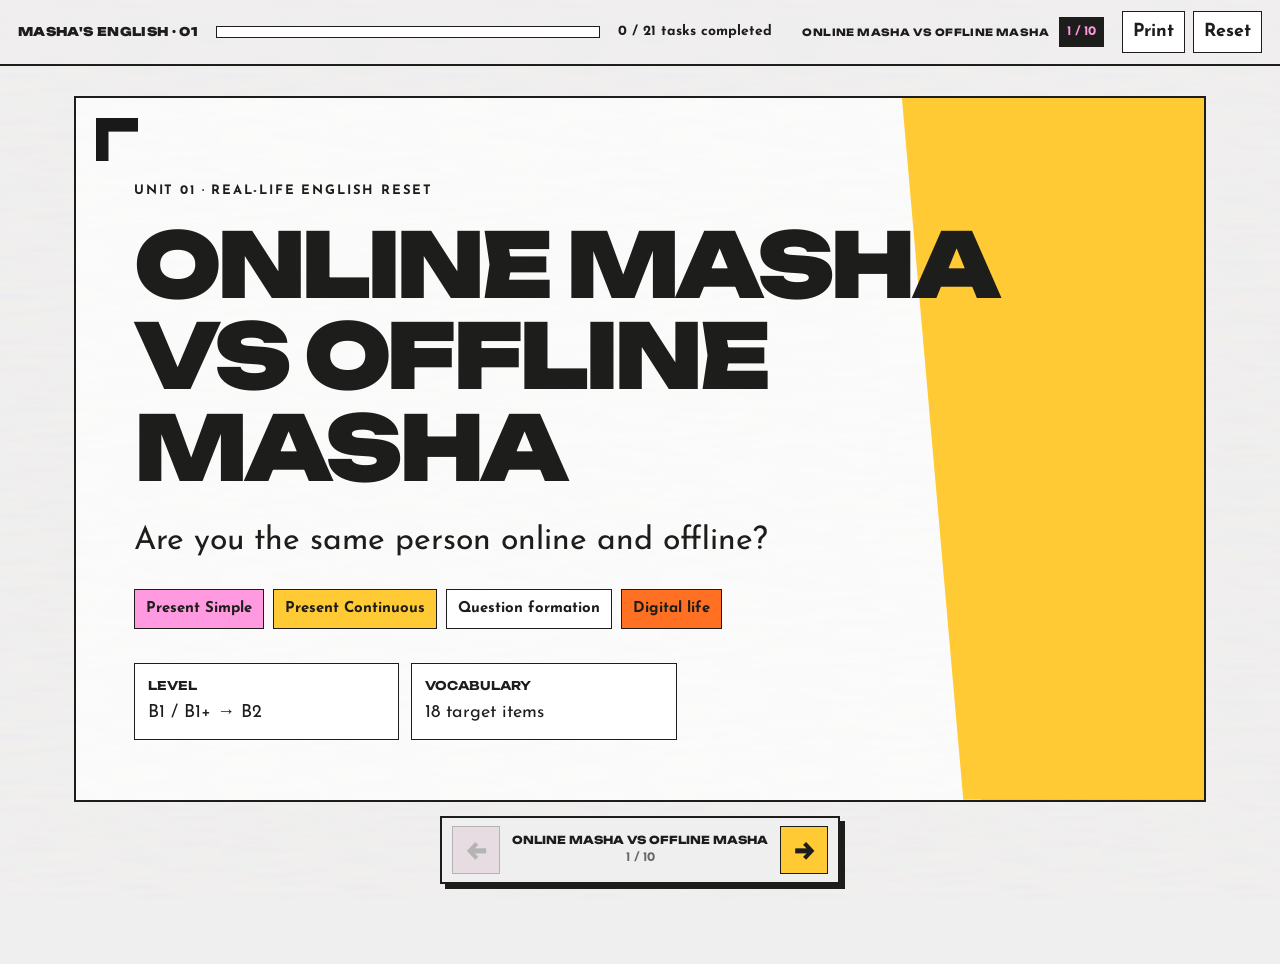
==== lesson2/index.html @ 00eecf31 "Add files via upload" ====
<!DOCTYPE html>

<html lang="en">
<head>
<meta charset="utf-8"/>
<meta content="width=device-width, initial-scale=1" name="viewport"/>
<title>Lesson 01 · Online Masha vs Offline Masha</title>
<link href="https://fonts.googleapis.com" rel="preconnect"/>
<link crossorigin="" href="https://fonts.gstatic.com" rel="preconnect"/>
<link href="https://fonts.googleapis.com/css2?family=Josefin+Sans:ital,wght@0,300;0,400;0,500;0,600;0,700;1,400;1,600&amp;family=Unbounded:wght@500;600;700;800;900&amp;display=swap" rel="stylesheet"/>
<style>
:root{
  --ink:#1d1d1b; --paper:#f0efef; --white:#fff;
  --pink:#ff9ae0; --orange:#ff7022; --yellow:#ffca33;
  --green:#18b875; --red:#e74848; --blue:#183553;
  --shadow: 8px 8px 0 var(--ink);
  --thin:1.5px solid var(--ink); --radius:18px;
}
*{box-sizing:border-box} html{scroll-behavior:smooth}
body{margin:0;color:var(--ink);background:var(--paper);font-family:"Josefin Sans",Arial,sans-serif;font-size:18px;line-height:1.45}
body:before{content:"";position:fixed;inset:0;z-index:-3;pointer-events:none;opacity:.28;background-image:url("data:image/svg+xml,%3Csvg xmlns='http://www.w3.org/2000/svg' width='220' height='220'%3E%3Cfilter id='n'%3E%3CfeTurbulence type='fractalNoise' baseFrequency='.018 .15' numOctaves='4' seed='11'/%3E%3C/filter%3E%3Crect width='100%25' height='100%25' fill='%23f4f3f2'/%3E%3Crect width='100%25' height='100%25' filter='url(%23n)' opacity='.22'/%3E%3C/svg%3E")}
button,input,textarea{font:inherit} button{cursor:pointer;color:inherit}
a{color:inherit;text-decoration:none}

/* top progress */
.topbar{position:sticky;top:0;z-index:50;border-bottom:2px solid var(--ink);background:rgba(240,239,239,.94);backdrop-filter:blur(9px);display:flex;align-items:center;gap:18px;padding:11px 18px}
.logo{font-family:"Unbounded";font-weight:900;text-transform:uppercase;font-size:12px;letter-spacing:.03em;white-space:nowrap}
.progress-rail{height:12px;border:1.5px solid var(--ink);background:white;flex:1;max-width:660px;overflow:hidden}
.progress-fill{height:100%;width:0;background:linear-gradient(90deg,var(--pink),var(--orange),var(--yellow));transition:width .3s}
.progress-text{font-weight:700;font-size:14px;white-space:nowrap}.top-actions{margin-left:auto;display:flex;gap:8px}
.icon-btn{border:1.5px solid var(--ink);background:#fff;padding:7px 10px;font-weight:700}.icon-btn:hover{background:var(--yellow)}

.page{width:min(1360px,100%);margin:0 auto;display:grid;grid-template-columns:220px minmax(0,1fr);gap:28px;padding:30px 24px 80px}
.sidebar{position:sticky;top:78px;align-self:start;border:2px solid var(--ink);background:rgba(255,255,255,.78);padding:16px;box-shadow:5px 5px 0 var(--ink)}
.sidebar .mini{font-family:"Unbounded";text-transform:uppercase;font-size:11px;font-weight:800;margin-bottom:12px}.sidebar nav{display:grid;gap:6px}.sidebar a{padding:9px 10px;border-left:5px solid transparent;font-weight:700;font-size:15px}.sidebar a:hover{border-left-color:var(--pink);background:#fff}.sidebar .legend{margin-top:18px;padding-top:14px;border-top:1px solid #bbb;font-size:13px}.legend span{display:inline-block;width:10px;height:10px;border:1px solid var(--ink);margin-right:5px}
.main{min-width:0}
@media(max-width:950px){.page{grid-template-columns:1fr;padding:18px 12px 60px}.sidebar{display:none}.top-actions{display:none}.progress-text{font-size:12px}}

/* decorative assets */
.asset{position:absolute;pointer-events:none;user-select:none;z-index:0}.asset img{display:block;width:100%;height:auto}.corner{width:42px;left:20px;top:20px}.scribble{width:180px;right:2%;top:4%;opacity:.9}.zebra-o{width:200px;right:-65px;bottom:15px;transform:rotate(8deg)}.zebra-b{width:180px;right:25px;top:16px;opacity:.96}.pink-arc{width:200px;left:-25px;bottom:-28px}.pink-blob{width:160px;right:7%;bottom:6%}.yellow-cross{width:90px;right:12%;top:10%}.pink-paper{width:250px;right:-40px;bottom:-55px;transform:rotate(7deg)}.yellow-patch{width:270px;right:-50px;top:-50px;transform:rotate(-4deg)}

.hero,.section{position:relative;overflow:hidden;border:2px solid var(--ink);background:rgba(255,255,255,.72);margin-bottom:28px}
.hero{min-height:640px;padding:84px 58px 60px;display:flex;align-items:center}.hero:after{content:"";position:absolute;right:-30px;top:0;width:32%;height:100%;background:var(--yellow);z-index:0;clip-path:polygon(8% 0,100% 0,100% 100%,25% 100%)}
.hero-content{position:relative;z-index:2;max-width:930px}.eyebrow{text-transform:uppercase;font-weight:800;letter-spacing:.14em;font-size:13px;margin-bottom:18px}.hero h1,.section h2,.task h3{font-family:"Unbounded";text-transform:uppercase;line-height:1.02;margin:0}.hero h1{font-size:clamp(48px,7vw,105px);letter-spacing:-.05em;font-weight:900}.hero .sub{font-size:clamp(22px,2.5vw,34px);max-width:760px;margin:25px 0}.chips{display:flex;flex-wrap:wrap;gap:9px}.chip{display:inline-flex;align-items:center;border:1.5px solid var(--ink);background:#fff;padding:8px 11px;font-weight:700;font-size:15px}.chip.pink{background:var(--pink)}.chip.orange{background:var(--orange)}.chip.yellow{background:var(--yellow)}
.hero-info{margin-top:34px;display:grid;grid-template-columns:repeat(3,minmax(0,1fr));max-width:820px;gap:12px}.hero-info>div{border:1.5px solid var(--ink);padding:13px;background:rgba(255,255,255,.88)}.hero-info b{display:block;font-family:"Unbounded";font-size:12px;text-transform:uppercase;margin-bottom:5px}
@media(max-width:700px){.hero{min-height:auto;padding:90px 25px 50px}.hero:after{opacity:.42;width:45%}.hero-info{grid-template-columns:1fr}.hero h1{font-size:46px}}

.section{padding:44px 42px}.section-head{position:relative;z-index:2;display:flex;align-items:flex-start;gap:16px;margin-bottom:28px}.section-no{background:var(--ink);color:var(--pink);font-family:"Unbounded";font-weight:900;font-size:26px;padding:13px 14px;min-width:72px;text-align:center}.section h2{font-size:clamp(32px,4vw,58px);letter-spacing:-.035em}.section .section-sub{margin:8px 0 0;font-size:20px;max-width:800px}.content{position:relative;z-index:2}
@media(max-width:700px){.section{padding:34px 18px}.section-head{display:block}.section-no{display:inline-block;min-width:0;margin-bottom:13px}}

.task{position:relative;background:#fff;border:1.5px solid var(--ink);padding:25px;margin:18px 0 24px;border-radius:4px}.task.shadow{box-shadow:var(--shadow)}.task.pink{background:#fff0fb}.task.yellow{background:#fff7cf}.task.orange{background:#fff0e8}.task-head{display:flex;align-items:center;gap:12px;padding-bottom:14px;border-bottom:1px solid #d7d7d7;margin-bottom:18px}.task-index{color:var(--ink);background:#dff8ff;border-radius:4px;padding:5px 8px;font-weight:800;font-size:14px}.task h3{font-size:19px;line-height:1.18}.instruction{font-weight:700;font-size:19px;margin:0 0 16px}.hint{font-size:14px;color:#666}.divider{height:1px;background:#dadada;margin:22px 0}
.grid2{display:grid;grid-template-columns:1fr 1fr;gap:16px}.grid3{display:grid;grid-template-columns:repeat(3,1fr);gap:14px}.grid4{display:grid;grid-template-columns:repeat(4,1fr);gap:12px}@media(max-width:800px){.grid2,.grid3,.grid4{grid-template-columns:1fr}}
.prompt-card{border:1.5px solid var(--ink);padding:18px;background:#fff;min-height:115px}.prompt-card strong{font-family:"Unbounded";font-size:14px;text-transform:uppercase}.prompt-card.pink{background:var(--pink)}.prompt-card.yellow{background:var(--yellow)}.prompt-card.orange{background:var(--orange)}

/* Inputs / feedback */
.btn{border:1.5px solid var(--ink);background:var(--yellow);padding:10px 15px;font-weight:800;box-shadow:3px 3px 0 var(--ink);margin:8px 7px 0 0}.btn:hover{transform:translate(1px,1px);box-shadow:2px 2px 0 var(--ink)}.btn.pink{background:var(--pink)}.btn.orange{background:var(--orange)}.btn.ghost{background:#fff}.btn.black{background:var(--ink);color:#fff}.btn.small{padding:7px 10px;font-size:14px;box-shadow:2px 2px 0 var(--ink)}
.feedback{display:none;margin-top:14px;padding:12px 14px;border:1.5px solid var(--ink);font-weight:700;background:#fff}.feedback.show{display:block}.feedback.good{background:#e2faef;border-color:#118f5c}.feedback.bad{background:#fff0ef;border-color:#cf4747}
.option-list{display:grid;gap:9px}.option{display:flex;gap:10px;align-items:flex-start;border:1.5px solid #c6c6c6;background:#fff;padding:12px 13px;cursor:pointer}.option:hover{border-color:var(--ink);background:#fff9d9}.option input{margin-top:4px;accent-color:var(--orange)}.option.correct{background:#e2faef;border-color:#118f5c}.option.wrong{background:#fff0ef;border-color:#cf4747}
.text-input{border:1.5px solid var(--ink);background:#fff;padding:10px 11px;width:100%;outline:none}.text-input:focus{box-shadow:0 0 0 3px rgba(255,154,224,.45)}.text-input.good{background:#e2faef;border-color:#118f5c}.text-input.bad{background:#fff0ef;border-color:#cf4747}

/* poll */
.tri-grid{display:grid;grid-template-columns:1.4fr repeat(3,110px);gap:7px;align-items:center}.tri-grid .label{font-weight:600;padding:8px}.tri-btn{border:1.5px solid var(--ink);padding:8px;background:#fff;font-weight:700}.tri-btn.active[data-value="online"]{background:var(--pink)}.tri-btn.active[data-value="offline"]{background:var(--yellow)}.tri-btn.active[data-value="both"]{background:var(--orange)}
@media(max-width:650px){.tri-grid{grid-template-columns:1fr}.tri-grid .label{margin-top:12px}.tri-grid .head{display:none}}

/* drag and drop */
.word-bank{display:flex;flex-wrap:wrap;gap:9px;padding:14px;background:#f4f6f8;border:1px solid #e0e0e0;margin:12px 0 18px}.drag-token{border:1.5px solid #999;background:#fff;padding:7px 10px;cursor:grab;font-weight:700;user-select:none}.drag-token.selected{outline:3px solid var(--pink);border-color:var(--ink)}.drag-token.used{opacity:.28;pointer-events:none}.drop-list{display:grid;gap:10px}.drop-row{display:grid;grid-template-columns:minmax(0,1fr) 220px;gap:10px;align-items:center}.dropzone{min-height:42px;border:1.5px dashed #8a8a8a;background:#fafafa;padding:8px 10px;font-weight:700}.dropzone.over{background:#fff7cf;border-style:solid}.dropzone.good{background:#e2faef;border-color:#118f5c;border-style:solid}.dropzone.bad{background:#fff0ef;border-color:#cf4747;border-style:solid}@media(max-width:650px){.drop-row{grid-template-columns:1fr}}

/* audio */
.audio-box{border:1.5px solid var(--ink);background:#fff;padding:16px}.audio-top{display:flex;align-items:center;gap:12px}.play{width:44px;height:44px;border:1.5px solid var(--ink);background:var(--pink);font-weight:900;font-size:19px}.wave{height:38px;flex:1;display:flex;align-items:center;gap:3px;overflow:hidden}.wave i{display:block;width:3px;background:var(--ink);opacity:.62}.audio-time{font-size:14px;font-weight:700;white-space:nowrap}.audio-track{height:7px;background:#e6e6e6;border:1px solid #bbb;margin-top:10px}.audio-prog{height:100%;width:0;background:var(--orange);transition:width .2s linear}.transcript{background:#f9f9f9;border-left:7px solid var(--pink);padding:16px;margin-top:15px;font-size:17px}.hidden{display:none!important}

/* true false */
.tf-row{display:grid;grid-template-columns:minmax(0,1fr) 75px 75px;gap:8px;align-items:center;border-bottom:1px solid #ddd;padding:10px 0}.tf-btn{border:1.5px solid #aaa;background:#fff;padding:7px;font-weight:800}.tf-btn.active{border-color:var(--ink);box-shadow:2px 2px 0 var(--ink)}.tf-btn.active.true{background:#dff8ef}.tf-btn.active.false{background:#ffe4e2}@media(max-width:600px){.tf-row{grid-template-columns:1fr 1fr 1fr}.tf-row span:first-child{grid-column:1/-1}}

/* gap transcript */
.inline-gap{display:inline-block;min-width:105px;min-height:33px;vertical-align:middle;border:1.5px dashed #888;background:#fff;padding:4px 7px;margin:2px 3px;font-weight:700}.inline-gap.good{background:#e2faef;border-style:solid;border-color:#118f5c}.inline-gap.bad{background:#fff0ef;border-style:solid;border-color:#cf4747}

/* reading */
.article{background:#fff;border:1.5px solid var(--ink);padding:28px;box-shadow:8px 8px 0 var(--yellow)}.article h4{font-family:"Unbounded";text-transform:uppercase;font-size:22px;margin:0 0 18px}.article p{font-size:18px;line-height:1.6}.gloss{border-bottom:2px dotted var(--orange);cursor:help;position:relative;font-weight:700}.gloss:hover:after{content:attr(data-tip);position:absolute;left:0;bottom:120%;z-index:10;width:220px;background:var(--ink);color:#fff;padding:8px 10px;font-size:14px;font-weight:500;line-height:1.3}

/* grammar */
.grammar-grid{display:grid;grid-template-columns:1fr 1fr;gap:16px}.grammar-card{border:1.5px solid var(--ink);background:#fff;padding:20px}.grammar-card:first-child{box-shadow:7px 7px 0 var(--pink)}.grammar-card:last-child{box-shadow:7px 7px 0 var(--yellow)}.grammar-card h4{font-family:"Unbounded";text-transform:uppercase;margin:0 0 13px;font-size:20px}.example{border-left:6px solid var(--orange);padding:7px 10px;margin:10px 0;font-weight:700}.sort-buckets{display:grid;grid-template-columns:1fr 1fr;gap:16px}.bucket{border:2px dashed var(--ink);min-height:150px;padding:12px;background:#fff}.bucket h4{font-family:"Unbounded";font-size:15px;text-transform:uppercase;margin:0 0 10px}.sentence-token{border:1.5px solid var(--ink);padding:9px 11px;background:#fff;cursor:grab;margin:7px 0}.sentence-token.selected{outline:3px solid var(--pink)}.bucket .sentence-token{background:#fff9d9}@media(max-width:700px){.grammar-grid,.sort-buckets{grid-template-columns:1fr}}

/* word order */
.scramble{border:1px solid #ddd;padding:13px;background:#fafafa;margin:12px 0}.tokenline{display:flex;flex-wrap:wrap;gap:7px;margin:8px 0}.word-token{border:1.5px solid var(--ink);background:#fff;padding:7px 9px;font-weight:700;cursor:pointer}.word-token.in-answer{background:var(--yellow)}.answer-line{min-height:45px;border-bottom:2px solid var(--ink);padding:5px;display:flex;flex-wrap:wrap;gap:7px}.scramble.good{background:#e2faef}.scramble.bad{background:#fff0ef}

/* casual */
.expr{border:1.5px solid var(--ink);padding:16px;background:#fff}.reg{display:inline-block;padding:4px 7px;border:1.5px solid var(--ink);text-transform:uppercase;font-size:11px;font-weight:900;letter-spacing:.06em}.reg.casual{background:var(--yellow)}.reg.internet{background:var(--pink)}.expr b{display:block;font-family:"Unbounded";text-transform:uppercase;font-size:15px;margin:10px 0}

/* speaking */
.venn{position:relative;min-height:380px}.circle{position:absolute;width:330px;height:330px;border:3px solid var(--ink);border-radius:50%;padding:55px 48px 30px;background:rgba(255,154,224,.45)}.circle.right{left:280px;background:rgba(255,202,51,.48)}.circle h4{font-family:"Unbounded";text-transform:uppercase;font-size:17px}.circle p{font-size:16px}.venn .middle-label{position:absolute;left:275px;top:155px;font-family:"Unbounded";font-weight:900;text-transform:uppercase;font-size:14px;z-index:2}@media(max-width:700px){.venn{min-height:auto;display:grid;gap:12px}.circle,.circle.right{position:static;width:auto;height:auto;border-radius:0;padding:18px}.venn .middle-label{display:none}}
.timer{display:flex;align-items:center;gap:12px;border:2px solid var(--ink);padding:12px;background:var(--ink);color:#fff}.timer-time{font-family:"Unbounded";font-size:28px;color:var(--yellow);min-width:95px}.timer button{border:1.5px solid #fff;background:var(--pink);padding:8px 11px;font-weight:800}.checklist{display:grid;gap:8px}.checkitem{display:flex;align-items:center;gap:9px;border-bottom:1px solid #ccc;padding:8px 0}.checkitem input{width:19px;height:19px;accent-color:var(--orange)}

/* homework + footer */
.home-card{border:1.5px solid var(--ink);background:#fff;padding:18px}.home-letter{width:46px;height:46px;background:var(--ink);color:var(--pink);font-family:"Unbounded";font-weight:900;display:grid;place-items:center;margin-bottom:12px}.notes{width:100%;min-height:120px;border:1.5px solid var(--ink);padding:12px;background:#fff;resize:vertical}.footer{padding:38px;text-align:center;background:var(--ink);color:#fff;border:2px solid var(--ink)}.footer h2{font-family:"Unbounded";text-transform:uppercase;color:var(--pink);font-size:30px}.footer p{max-width:700px;margin:10px auto 20px}.score-pill{display:inline-block;background:var(--yellow);color:var(--ink);border:1.5px solid #fff;padding:8px 12px;font-weight:900}


/* paged lesson mode */
body{padding-bottom:92px}
.page.paged-lesson{width:min(1180px,100%);margin:0 auto;display:block;padding:30px 24px 70px}
.page.paged-lesson .main{width:100%;min-width:0}
.lesson-page{display:none}
.lesson-page.active{display:block;animation:pageIn .22s ease-out}
.hero.lesson-page.active{display:flex}
@keyframes pageIn{from{opacity:.25;transform:translateX(10px)}to{opacity:1;transform:none}}
.section.lesson-page,.hero.lesson-page{margin-bottom:0}
.footer.lesson-page{min-height:64vh;align-items:center;justify-content:center;flex-direction:column}
.footer.lesson-page.active{display:flex}
.section-head{margin-bottom:24px}
.section-head>div:last-child{display:flex;align-items:center;min-height:58px}
.section-sub{display:none!important}
.page-status{display:flex;align-items:center;gap:10px;margin-left:12px;white-space:nowrap}
.page-label{font-family:"Unbounded";font-weight:800;text-transform:uppercase;font-size:10px;letter-spacing:.04em}
.page-count{font-weight:800;font-size:13px;background:var(--ink);color:var(--pink);padding:6px 8px}
.lesson-pager{position:fixed;z-index:80;left:50%;bottom:16px;transform:translateX(-50%);display:flex;align-items:center;gap:12px;background:rgba(240,239,239,.96);backdrop-filter:blur(10px);border:2px solid var(--ink);box-shadow:5px 5px 0 var(--ink);padding:8px 10px}
.pager-arrow{width:48px;height:48px;border:1.5px solid var(--ink);background:var(--pink);font-family:"Unbounded";font-size:24px;font-weight:900;display:grid;place-items:center}
.pager-arrow.next{background:var(--yellow)}
.pager-arrow:hover:not(:disabled){transform:translate(1px,1px)}
.pager-arrow:disabled{opacity:.28;cursor:not-allowed;filter:grayscale(.7)}
.pager-center{min-width:240px;text-align:center;line-height:1.2}
.pager-title{font-family:"Unbounded";font-size:11px;font-weight:800;text-transform:uppercase;white-space:nowrap;overflow:hidden;text-overflow:ellipsis;max-width:320px}
.pager-position{font-size:13px;font-weight:700;margin-top:3px;color:#666}

/* draggable answers can always be taken back or moved */
.drag-token.used{opacity:.28;pointer-events:none}
.dropzone.filled{border-style:solid;background:#fff}
.placed-answer{display:flex;align-items:center;justify-content:space-between;gap:8px;width:100%;min-height:30px;border:0;background:transparent;padding:0;color:inherit;font:inherit;font-weight:800;cursor:grab;text-align:left}
.placed-answer:after{content:'×';font-family:Arial,sans-serif;font-weight:900;font-size:18px;line-height:1;color:#777}
.placed-answer:hover:after{color:var(--red)}

@media(max-width:800px){
  .topbar{gap:10px}.progress-text{display:none}.page-status{margin-left:auto}.page-label{display:none}
  .page.paged-lesson{padding:18px 10px 64px}
  .lesson-pager{bottom:10px;width:calc(100% - 20px);justify-content:space-between}
  .pager-center{min-width:0;flex:1}.pager-title{max-width:100%;font-size:10px}.pager-arrow{width:46px;height:46px;flex:0 0 46px}
}
@media print{
  body{padding-bottom:0}.lesson-page{display:block!important}.lesson-pager{display:none!important}.page-status{display:none!important}
  .footer.lesson-page{display:flex!important}
}
</style>
</head>
<body>
<div class="topbar">
<div class="logo">Masha's English · 01</div>
<div class="progress-rail"><div class="progress-fill" id="courseProgress"></div></div>
<div class="progress-text" id="progressText">0 / 14 tasks completed</div><div class="page-status"><span class="page-label" id="pageLabel">Cover</span><span class="page-count" id="pageCount">1 / 10</span></div>
<div class="top-actions"><button class="icon-btn" onclick="window.print()">Print</button><button class="icon-btn" onclick="resetLesson()">Reset</button></div>
</div>
<div class="page paged-lesson">

<main class="main">
<section class="hero lesson-page" id="top">
<span class="asset corner"><img src="[data-uri]"/></span>
<span class="asset scribble"><img src="[data-uri]"/></span>
<span class="asset pink-paper"><img src="[data-uri]"/></span>
<span class="asset zebra-o"><img src="[data-uri]"/></span>
<div class="hero-content">
<div class="eyebrow">Unit 01 · Real-life English Reset</div>
<h1>Online Masha<br/>vs Offline Masha</h1>
<p class="sub">Are you the same person online and offline?</p>
<div class="chips"><span class="chip pink">Present Simple</span><span class="chip yellow">Present Continuous</span><span class="chip">Question formation</span><span class="chip orange">Digital life</span></div>
<div class="hero-info">
<div><b>Level</b>B1 / B1+ → B2</div><div><b>Vocabulary</b>18 target items</div>
</div>
</div>
</section>
<section class="section lesson-page" id="warmup">
<span class="asset zebra-b"><img src="[data-uri]"/></span>
<div class="section-head"><div class="section-no">01</div><div><h2>Warm-up</h2></div></div>
<div class="content">
<div class="task shadow">
<div class="task-head"><span class="task-index">1.1</span><h3>Online, offline — or both?</h3></div>
<p class="instruction">Choose the version of you that fits each statement best.</p>
<div class="tri-grid" id="identityPoll">
<div class="head"></div><div class="head"><b>ONLINE</b></div><div class="head"><b>OFFLINE</b></div><div class="head"><b>BOTH</b></div>
<div class="label">I’m more talkative.</div><button class="tri-btn" data-row="0" data-value="online">Online</button><button class="tri-btn" data-row="0" data-value="offline">Offline</button><button class="tri-btn" data-row="0" data-value="both">Both</button>
<div class="label">I’m more opinionated.</div><button class="tri-btn" data-row="1" data-value="online">Online</button><button class="tri-btn" data-row="1" data-value="offline">Offline</button><button class="tri-btn" data-row="1" data-value="both">Both</button>
<div class="label">I’m funnier.</div><button class="tri-btn" data-row="2" data-value="online">Online</button><button class="tri-btn" data-row="2" data-value="offline">Offline</button><button class="tri-btn" data-row="2" data-value="both">Both</button>
<div class="label">I’m more organised.</div><button class="tri-btn" data-row="3" data-value="online">Online</button><button class="tri-btn" data-row="3" data-value="offline">Offline</button><button class="tri-btn" data-row="3" data-value="both">Both</button>
<div class="label">I share more of my personality.</div><button class="tri-btn" data-row="4" data-value="online">Online</button><button class="tri-btn" data-row="4" data-value="offline">Offline</button><button class="tri-btn" data-row="4" data-value="both">Both</button>
</div>
<button class="btn pink" onclick="completeOpenTask('warm-poll')">Done — discuss your choices</button>
</div>
<div class="task">
<div class="task-head"><span class="task-index">1.2</span><h3>Answer the questions</h3></div>
<div class="grid2">
<div class="prompt-card pink"><b>01</b><br/>What app do you open first in the morning? Why?</div>
<div class="prompt-card"><b>02</b><br/>How often do you post something yourself?</div>
<div class="prompt-card yellow"><b>03</b><br/>What kind of content do you usually save?</div>
<div class="prompt-card"><b>04</b><br/>What accounts are you really into at the moment?</div>
<div class="prompt-card orange"><b>05</b><br/>Do you use social media differently for work and for yourself?</div>
<div class="prompt-card"><b>06</b><br/>Do Kristina and Kirill see a different version of you from your followers?</div>
</div>
<button class="btn ghost" onclick="completeOpenTask('warm-talk')">Mark discussion as done</button>
</div>
</div>
</section>
<section class="section lesson-page" id="listening">
<span class="asset pink-arc"><img src="[data-uri]"/></span>
<div class="section-head"><div class="section-no">02</div><div><h2>Listening</h2></div></div>
<div class="content">
<div class="task">
<div class="task-head"><span class="task-index">2.1</span><h3>Before you listen</h3></div>
<p class="instruction">Match the five words to their meanings. Drag the words — or tap a word and then a box.</p>
<div class="word-bank" id="preListenBank">
<div class="drag-token" data-value="feed" draggable="true">feed</div><div class="drag-token" data-value="scroll" draggable="true">scroll</div><div class="drag-token" data-value="audience" draggable="true">audience</div><div class="drag-token" data-value="content" draggable="true">content</div><div class="drag-token" data-value="account" draggable="true">account</div>
</div>
<div class="drop-list" data-match-group="prelisten">
<div class="drop-row"><span>the posts, videos and other material a person or brand publishes</span><div class="dropzone" data-answer="content"></div></div>
<div class="drop-row"><span>the people who watch, read or follow your work</span><div class="dropzone" data-answer="audience"></div></div>
<div class="drop-row"><span>to move through posts on a screen</span><div class="dropzone" data-answer="scroll"></div></div>
<div class="drop-row"><span>a personalised stream of posts you see in an app</span><div class="dropzone" data-answer="feed"></div></div>
<div class="drop-row"><span>your profile and access on a platform</span><div class="dropzone" data-answer="account"></div></div>
</div>
<button class="btn" onclick="checkMatchGroup('prelisten','listen-vocab')">Check</button><button class="btn ghost" onclick="resetMatchGroup('prelisten')">Reset</button>
<div class="feedback" id="feedback-prelisten"></div>
</div>
<div class="task shadow pink">
<div class="task-head"><span class="task-index">2.2</span><h3>My phone knows my routine better than I do</h3></div>
<div class="audio-box">
<div class="audio-top"><button class="play" id="playBtn" onclick="toggleListening()">▶</button><div class="wave" id="wave"></div><div class="audio-time" id="audioTime">00:00 / ~00:44</div></div>
<div class="audio-track"><div class="audio-prog" id="audioProg"></div></div>
</div>
<p class="instruction" style="margin-top:18px">First listening: choose the best summary.</p>
<div class="option-list" id="gistOptions">
<label class="option"><input name="gist" type="radio" value="a"/> She mostly keeps her personal use separate from work and uses social media to collect ideas.</label>
<label class="option"><input name="gist" type="radio" value="b"/> Social media overlaps with both her work and personal life, but she uses it differently in each.</label>
<label class="option"><input name="gist" type="radio" value="c"/> Her current campaign has made her personal account much more active than it normally is.</label>
</div>
<button class="btn orange" onclick="checkRadio('gist','b','gistOptions','listen-gist')">Check</button>
<button class="btn ghost" onclick="toggleEl('fullTranscript')">Show transcript</button>
<div class="feedback" id="feedback-gist"></div>
<div class="transcript hidden" id="fullTranscript"><b>Transcript</b><br/><br/>I usually check Instagram before I even get out of bed. I know it’s a terrible habit, but I work in social media, so I always want to see what happened overnight. I don’t post on my personal account very regularly, though. I mostly use Instagram to follow fashion accounts and save ideas.<br/><br/>At the moment, I’m working on a new campaign, so I’m spending much more time on TikTok than usual. We’re currently testing several types of short-form content, and I’m checking what people actually watch until the end. I’m really into fashion and beauty content, but I hardly ever follow accounts that feel too polished. I tend to prefer creators who feel like real people.</div>
</div>
<div class="task">
<div class="task-head"><span class="task-index">2.3</span><h3>Listen again: True or False?</h3></div>
<p class="instruction">Choose T or F. Correct the false statements aloud.</p>
<div id="tfTask">
<div class="tf-row" data-answer="f"><span>1. She mainly uses her personal Instagram to document her everyday life.</span><button class="tf-btn true" data-v="t">T</button><button class="tf-btn false" data-v="f">F</button></div>
<div class="tf-row" data-answer="t"><span>2. Checking what happened overnight is part of her morning routine.</span><button class="tf-btn true" data-v="t">T</button><button class="tf-btn false" data-v="f">F</button></div>
<div class="tf-row" data-answer="t"><span>3. Her current campaign is making her spend more time on TikTok than usual.</span><button class="tf-btn true" data-v="t">T</button><button class="tf-btn false" data-v="f">F</button></div>
<div class="tf-row" data-answer="f"><span>4. The team is mainly testing whether people start watching their short videos.</span><button class="tf-btn true" data-v="t">T</button><button class="tf-btn false" data-v="f">F</button></div>
<div class="tf-row" data-answer="f"><span>5. She tends to prefer polished creators whose content looks carefully curated.</span><button class="tf-btn true" data-v="t">T</button><button class="tf-btn false" data-v="f">F</button></div>
</div>
<button class="btn" onclick="checkTF('tfTask','listen-detail')">Check</button><div class="feedback" id="feedback-tfTask"></div>
</div>
<div class="task orange">
<div class="task-head"><span class="task-index">2.4</span><h3>Mini dictation</h3></div>
<p class="instruction">Complete the excerpt with the words from the box.</p>
<div class="word-bank" id="dictBank">
<div class="drag-token" data-value="regularly" draggable="true">regularly</div><div class="drag-token" data-value="currently" draggable="true">currently</div><div class="drag-token" data-value="hardly ever" draggable="true">hardly ever</div><div class="drag-token" data-value="tend to" draggable="true">tend to</div><div class="drag-token" data-value="into" draggable="true">into</div>
<div class="drag-token" data-value="lately" draggable="true">lately</div><div class="drag-token" data-value="often" draggable="true">often</div><div class="drag-token" data-value="about" draggable="true">about</div></div>
<p style="line-height:2">I don’t post on my personal account very <span class="inline-gap dropzone" data-answer="regularly" data-match-group="dict"></span>. We’re <span class="inline-gap dropzone" data-answer="currently" data-match-group="dict"></span> testing several types of short-form content. I’m really <span class="inline-gap dropzone" data-answer="into" data-match-group="dict"></span> fashion and beauty content, but I <span class="inline-gap dropzone" data-answer="hardly ever" data-match-group="dict"></span> follow accounts that feel too polished. I <span class="inline-gap dropzone" data-answer="tend to" data-match-group="dict"></span> prefer creators who feel like real people.</p>
<button class="btn pink" onclick="checkMatchGroup('dict','listen-dict')">Check</button><button class="btn ghost" onclick="resetMatchGroup('dict')">Reset</button><div class="feedback" id="feedback-dict"></div>
<div class="divider"></div><b>Discuss:</b> What do you have in common with the speaker? Does working in SMM change the way you use social media personally?
    </div>
</div>
</section>
<section class="section lesson-page" id="vocabulary">
<span class="asset yellow-patch"><img src="[data-uri]"/></span>
<div class="section-head"><div class="section-no">03</div><div><h2>Vocabulary</h2></div></div>
<div class="content">
<div class="task shadow">
<div class="task-head"><span class="task-index">3.1</span><h3>Build the collocations</h3></div>
<p class="instruction">Drag the endings to make natural combinations.</p>
<div class="word-bank" id="collocBank">
<div class="drag-token" data-value="through your feed" draggable="true">through your feed</div><div class="drag-token" data-value="a video" draggable="true">a video</div><div class="drag-token" data-value="content" draggable="true">content</div><div class="drag-token" data-value="an account" draggable="true">an account</div><div class="drag-token" data-value="an audience" draggable="true">an audience</div><div class="drag-token" data-value="your notifications" draggable="true">your notifications</div>
</div>
<div class="drop-list" data-match-group="colloc">
<div class="drop-row"><b>scroll</b><div class="dropzone" data-answer="through your feed"></div></div>
<div class="drop-row"><b>upload</b><div class="dropzone" data-answer="a video"></div></div>
<div class="drop-row"><b>post</b><div class="dropzone" data-answer="content"></div></div>
<div class="drop-row"><b>update</b><div class="dropzone" data-answer="an account"></div></div>
<div class="drop-row"><b>reach</b><div class="dropzone" data-answer="an audience"></div></div>
<div class="drop-row"><b>check</b><div class="dropzone" data-answer="your notifications"></div></div>
</div>
<button class="btn" onclick="checkMatchGroup('colloc','vocab-colloc')">Check</button><button class="btn ghost" onclick="resetMatchGroup('colloc')">Reset</button><div class="feedback" id="feedback-colloc"></div>
</div>
<div class="task">
<div class="task-head"><span class="task-index">3.2</span><h3>Which word fits?</h3></div>
<div class="grid2" id="vocabMC">
<div><p><b>1.</b> Something you do repeatedly, often almost automatically.</p><select class="text-input" data-answer="habit"><option value="">Choose…</option><option>routine</option><option>habit</option><option>pattern</option></select></div>
<div><p><b>2.</b> The usual sequence or structure of activities in your day.</p><select class="text-input" data-answer="routine"><option value="">Choose…</option><option>routine</option><option>habit</option><option>schedule</option></select></div>
<div><p><b>3.</b> At the present time; especially useful for describing a current situation.</p><select class="text-input" data-answer="currently"><option value="">Choose…</option><option>lately</option><option>currently</option><option>regularly</option></select></div>
<div><p><b>4.</b> On very few occasions.</p><select class="text-input" data-answer="hardly ever"><option value="">Choose…</option><option>from time to time</option><option>hardly ever</option><option>most of the time</option></select></div>
<div><p><b>5.</b> To usually behave in a particular way or show a typical pattern.</p><select class="text-input" data-answer="tend to"><option value="">Choose…</option><option>tend to</option><option>keep doing</option><option>be about to</option></select></div>
<div><p><b>6.</b> To be interested in or enjoy something, without necessarily feeling extremely strongly about it.</p><select class="text-input" data-answer="be into"><option value="">Choose…</option><option>be into</option><option>be obsessed with</option><option>keep up with</option></select></div>
</div>
<button class="btn orange" onclick="checkSelectGroup('vocabMC','vocab-meaning')">Check</button><div class="feedback" id="feedback-vocabMC"></div>
</div>
<div class="task pink">
<div class="task-head"><span class="task-index">3.3</span><h3>Masha version</h3></div>
<p class="instruction">Complete the sentences with your own ideas. Use full sentences.</p>
<div class="grid2">
<input class="text-input open-answer" placeholder="I regularly …"/><input class="text-input open-answer" placeholder="I hardly ever …"/>
<input class="text-input open-answer" placeholder="I tend to follow accounts that …"/><input class="text-input open-answer" placeholder="At the moment, I’m really into …"/>
<input class="text-input open-answer" placeholder="I’m currently obsessed with …"/><input class="text-input open-answer" placeholder="I low-key think … is overrated."/>
</div>
<button class="btn pink" onclick="completeOpenTask('vocab-personal')">Done — discuss your answers</button>
</div>
<div class="task yellow">
<div class="task-head"><span class="task-index">3.4</span><h3>Today’s language bank</h3></div>
<div class="chips"><span class="chip">routine</span><span class="chip">habit</span><span class="chip pink">feed</span><span class="chip">scroll</span><span class="chip yellow">post</span><span class="chip">upload</span><span class="chip orange">check</span><span class="chip">update</span><span class="chip">audience</span><span class="chip pink">content</span><span class="chip">account</span><span class="chip">regularly</span><span class="chip yellow">hardly ever</span><span class="chip">currently</span><span class="chip orange">tend to</span><span class="chip">be into</span><span class="chip pink">be obsessed with</span><span class="chip orange">low-key</span></div>
</div>
</div>
</section>
<section class="section lesson-page" id="reading">
<span class="asset pink-blob"><img src="[data-uri]"/></span>
<div class="section-head"><div class="section-no">04</div><div><h2>Reading</h2></div></div>
<div class="content">
<div class="task">
<div class="task-head"><span class="task-index">4.1</span><h3>Before reading</h3></div>
<p class="instruction">“Your feed is not your personality.” How much do you agree?</p>
<div class="chips" id="readingPoll"><button class="tri-btn" data-value="strongly agree">Strongly agree</button><button class="tri-btn" data-value="mostly agree">Mostly agree</button><button class="tri-btn" data-value="not sure">Not sure</button><button class="tri-btn" data-value="disagree">Disagree</button></div>
</div>
<article class="article">
<h4>Your feed is not your personality</h4>
<p>Your social-media feed can reveal a lot about your interests, but it rarely shows the full picture of who you are. Most people choose what they post. They share some moments, ignore others and usually present a version of life that feels worth showing.</p>
<p>Some people <span class="gloss" data-tip="on a frequent, repeated basis">post regularly</span> and enjoy talking to an audience. Others <span class="gloss" data-tip="almost never">hardly ever</span> upload anything, even though they scroll every day. A quiet account does not necessarily belong to a quiet person. Someone may be confident and funny offline but prefer to keep their personal life private online.</p>
<p>There is also a difference between long-term interests and what is happening right now. Your feed might show that you love fashion in general, while your recent activity shows that you are <span class="gloss" data-tip="very interested in something at the moment">currently obsessed with</span> one particular show, creator or trend.</p>
<p>In other words, a feed is a collection of choices, not a complete personality test. It can tell us what someone <span class="gloss" data-tip="usually does or is likely to do">tends to</span> watch, save and follow, but it cannot show every side of that person.</p>
</article>
<div class="task">
<div class="task-head"><span class="task-index">4.2</span><h3>Read for meaning</h3></div>
<div class="option-list" id="readQ1"><p><b>1. What is the main idea of the article?</b></p><label class="option"><input name="rq1" type="radio" value="a"/> Recent activity is usually a better guide to personality than long-term posting habits.</label><label class="option"><input name="rq1" type="radio" value="b"/> A feed can reveal interests and behaviour, but it is still a selective and incomplete picture of a person.</label><label class="option"><input name="rq1" type="radio" value="c"/> An active enough account can eventually show most sides of someone’s personality.</label></div>
<div class="divider"></div>
<div class="option-list" id="readQ2"><p><b>2. Why can a quiet account belong to a very social person?</b></p><label class="option"><input name="rq2" type="radio" value="a"/> Because online posting habits do not necessarily match how sociable or confident someone is offline.</label><label class="option"><input name="rq2" type="radio" value="b"/> Because very social people usually prefer private messages to public social-media posts.</label><label class="option"><input name="rq2" type="radio" value="c"/> Because quiet accounts are often kept mainly for work rather than for personal use.</label></div>
<button class="btn" onclick="checkReading()">Check</button><div class="feedback" id="feedback-reading"></div>
</div>
</div>
</section>
<section class="section lesson-page" id="grammar">
<span class="asset yellow-cross"><img src="[data-uri]"/></span>
<div class="section-head"><div class="section-no">05</div><div><h2>Grammar</h2></div></div>
<div class="content">
<div class="task shadow">
<div class="task-head"><span class="task-index">5.1</span><h3>Notice the grammar</h3></div>
<p class="instruction">Sort the sentences into the two groups.</p>
<div class="word-bank" id="sentenceBank">
<div class="sentence-token" data-bucket="simple" draggable="true">I usually check Instagram before work.</div>
<div class="sentence-token" data-bucket="continuous" draggable="true">I’m working on a new campaign this week.</div>
<div class="sentence-token" data-bucket="simple" draggable="true">I don’t post very regularly.</div>
<div class="sentence-token" data-bucket="continuous" draggable="true">We’re currently testing new content.</div>
<div class="sentence-token" data-bucket="simple" draggable="true">She likes fashion content.</div>
<div class="sentence-token" data-bucket="continuous" draggable="true">My feed is becoming more fashion-focused.</div>
</div>
<div class="sort-buckets" id="grammarSort"><div class="bucket" data-bucket="simple"><h4>Routine / fact / state</h4></div><div class="bucket" data-bucket="continuous"><h4>Now / temporary / changing</h4></div></div>
<button class="btn" onclick="checkBuckets('grammarSort','grammar-notice')">Check</button><button class="btn ghost" onclick="resetBuckets('grammarSort','sentenceBank')">Reset</button><div class="feedback" id="feedback-grammarSort"></div>
</div>
<div class="grammar-grid">
<div class="grammar-card"><h4>Present Simple</h4><p><b>Routine / repeated action</b></p><div class="example">I check TikTok every morning.</div><p><b>General fact</b></p><div class="example">Instagram uses an algorithm.</div><p><b>State</b></p><div class="example">I like fashion content.</div></div>
<div class="grammar-card"><h4>Present Continuous</h4><p><b>Happening now</b></p><div class="example">I’m scrolling through TikTok right now.</div><p><b>Temporary situation</b></p><div class="example">I’m working on a new campaign this month.</div><p><b>Current change / trend</b></p><div class="example">My feed is becoming more fashion-focused.</div></div>
</div>
<div class="task">
<div class="task-head"><span class="task-index">5.2</span><h3>Stative verbs + frequency</h3></div>
<div class="grid2">
<div><p class="instruction">You already know who the creator is. Which sentence matches that meaning?</p><div class="option-list" id="stateQ"><label class="option"><input name="state" type="radio" value="a"/> I’m getting to know this creator through her interviews.</label><label class="option"><input name="state" type="radio" value="b"/> I know this creator — I’ve followed her for years.</label><label class="option"><input name="state" type="radio" value="c"/> I’m knowing this creator much better because of TikTok.</label></div></div>
<div><p class="instruction">Which sentence describes a regular habit rather than a temporary or recent pattern?</p><div class="option-list" id="freqQ"><label class="option"><input name="freq" type="radio" value="a"/> I’m checking TikTok before work this week because of a campaign.</label><label class="option"><input name="freq" type="radio" value="b"/> I’ve been checking TikTok before work more often lately.</label><label class="option"><input name="freq" type="radio" value="c"/> I usually check TikTok before work.</label></div></div>
</div>
<button class="btn orange" onclick="checkTwoRadios()">Check</button><div class="feedback" id="feedback-twoRadios"></div>
<p class="hint">Common stative verbs: like, love, know, want, need, believe, understand. Informal emphasis can sometimes break the pattern: “I’m loving this album.”</p>
</div>
<div class="task yellow">
<div class="task-head"><span class="task-index">5.3</span><h3>Question repair lab</h3></div>
<p class="instruction">Put the words in the correct order. Click words to move them.</p>
<div id="scrambleWrap">
<div class="scramble" data-answer="How often do you post Stories?"><b>1.</b><div class="tokenline"><button class="word-token">Stories?</button><button class="word-token">you</button><button class="word-token">How often</button><button class="word-token">post</button><button class="word-token">do</button></div><div class="answer-line"></div></div>
<div class="scramble" data-answer="What are you watching these days?"><b>2.</b><div class="tokenline"><button class="word-token">these days?</button><button class="word-token">you</button><button class="word-token">What</button><button class="word-token">watching</button><button class="word-token">are</button></div><div class="answer-line"></div></div>
<div class="scramble" data-answer="Why does she follow this account?"><b>3.</b><div class="tokenline"><button class="word-token">this account?</button><button class="word-token">follow</button><button class="word-token">Why</button><button class="word-token">does</button><button class="word-token">she</button></div><div class="answer-line"></div></div>
<div class="scramble" data-answer="Are you using TikTok for work?"><b>4.</b><div class="tokenline"><button class="word-token">for work?</button><button class="word-token">TikTok</button><button class="word-token">using</button><button class="word-token">Are</button><button class="word-token">you</button></div><div class="answer-line"></div></div>
</div>
<button class="btn" onclick="checkScrambles()">Check</button><button class="btn ghost" onclick="resetScrambles()">Reset</button><div class="feedback" id="feedback-scramble"></div>
</div>
<div class="task">
<div class="task-head"><span class="task-index">5.4</span><h3>Controlled practice</h3></div>
<p class="instruction">Complete the sentences with the correct form.</p>
<div class="grid2" id="grammarInputs">
<label>1. Masha usually <input class="text-input" data-answer="works" placeholder="work"/> with social-media content, but this week she <input class="text-input" data-answer="is preparing" placeholder="prepare"/> something different.</label>
<label>2. I hardly ever <input class="text-input" data-answer="post" placeholder="post"/> selfies, but these days I <input class="text-input" data-answer="am uploading|I'm uploading" placeholder="upload"/> more personal content.</label>
<label>3. Kristina <input class="text-input" data-answer="loves" placeholder="love"/> fashion videos, but she <input class="text-input" data-answer="isn't using|is not using" placeholder="not use"/> TikTok much at the moment.</label>
<label>4. Why <input class="text-input" data-answer="do" placeholder="?"/> you normally <input class="text-input" data-answer="follow" placeholder="follow"/> a new account?</label>
<label>5. What <input class="text-input" data-answer="are" placeholder="?"/> you <input class="text-input" data-answer="watching" placeholder="watch"/> these days?</label>
<label>6. I <input class="text-input" data-answer="don't understand|do not understand" placeholder="not understand"/> why everyone <input class="text-input" data-answer="is talking" placeholder="talk"/> about this trend right now.</label>
</div>
<button class="btn pink" onclick="checkTextGroup('grammarInputs','grammar-practice')">Check</button><div class="feedback" id="feedback-grammarInputs"></div>
</div>
</div>
</section>
<section class="section lesson-page" id="natural">
<span class="asset pink-paper" style="right:-65px;bottom:-90px;width:210px"><img src="[data-uri]"/></span>
<div class="section-head"><div class="section-no">06</div><div><h2>Natural English</h2></div></div>
<div class="content">
<div class="grid4">
<div class="expr"><span class="reg casual">casual</span><b>be into</b><div>I’m really into fashion.</div></div>
<div class="expr"><span class="reg casual">casual</span><b>be obsessed with</b><div>I’m obsessed with this account at the moment.</div></div>
<div class="expr"><span class="reg internet">very informal</span><b>low-key</b><div>I low-key love this trend.</div></div>
<div class="expr"><span class="reg">neutral / casual</span><b>not my thing</b><div>Beauty TikTok isn’t really my thing.</div></div>
</div>
<div class="task orange">
<div class="task-head"><span class="task-index">6.1</span><h3>Choose the reply that matches the meaning</h3></div>
<p><b>You don’t personally like the trend, but you understand why other people do.</b></p>
<div class="option-list" id="naturalQ"><label class="option"><input name="nat" type="radio" value="a"/> I don’t really get the hype, to be honest.</label><label class="option"><input name="nat" type="radio" value="b"/> It’s not really my thing, but I get the hype.</label><label class="option"><input name="nat" type="radio" value="c"/> I’m not into it anymore — I was obsessed with it last month.</label></div>
<button class="btn" onclick="checkRadio('nat','b','naturalQ','natural-choice')">Check</button><div class="feedback" id="feedback-nat"></div>
</div>
<div class="task black" style="background:var(--ink);color:#fff">
<div class="task-head" style="border-color:#555"><span class="task-index">6.2</span><h3>Pronunciation mini-focus</h3></div>
<p class="instruction">Listen to the questions, then repeat them naturally.</p>
<div class="grid2"><button class="btn pink" onclick="sayText('What do you usually post?')">▶ What d’you usually post?</button><button class="btn orange" onclick="sayText('What are you watching these days?')">▶ What are you watching these days?</button></div>
<p class="hint" style="color:#ddd">Focus on connected speech and sentence stress, not on pronouncing every word separately.</p>
</div>
</div>
</section>
<section class="section lesson-page" id="speaking">
<span class="asset scribble" style="right:4%;top:10px;width:130px"><img src="[data-uri]"/></span>
<div class="section-head"><div class="section-no">07</div><div><h2>Final speaking</h2></div></div>
<div class="content">
<div class="task shadow pink">
<div class="task-head"><span class="task-index">7.1</span><h3>Online Masha vs Offline Masha</h3></div>
<div class="venn"><div class="circle"><h4>Online Masha</h4><p>What do you usually do online?<br/>What content do you tend to follow?<br/>How does work affect your feed?</p></div><div class="circle right"><h4>Offline Masha</h4><p>What are your offline routines?<br/>What are you currently into?<br/>What do Kristina and Kirill know that your followers don’t?</p></div><div class="middle-label">Both</div></div>
<div class="grid2">
<div><p class="instruction">Speak for 3 minutes.</p><div class="timer"><div class="timer-time" id="timerDisplay">03:00</div><button onclick="startTimer()">Start</button><button onclick="pauseTimer()">Pause</button><button onclick="resetTimer()">Reset</button></div></div>
<div><p class="instruction">Try to use:</p><div class="checklist"><label class="checkitem"><input type="checkbox"/> usually / hardly ever</label><label class="checkitem"><input type="checkbox"/> currently / at the moment</label><label class="checkitem"><input type="checkbox"/> tend to</label><label class="checkitem"><input type="checkbox"/> be into / be obsessed with</label><label class="checkitem"><input type="checkbox"/> low-key</label><label class="checkitem"><input type="checkbox"/> both Present Simple and Present Continuous</label></div></div>
</div>
<button class="btn black" onclick="completeOpenTask('final-speaking')">I finished the speaking challenge</button>
</div>
<div class="task yellow">
<div class="task-head"><span class="task-index">7.2</span><h3>Follow-up questions</h3></div>
<div class="grid2"><div class="prompt-card">Has working in social media changed your personal feed?</div><div class="prompt-card">What kind of content are you getting tired of at the moment?</div><div class="prompt-card">Is there anything you post that doesn’t really represent you?</div><div class="prompt-card">What would surprise your followers about the real you?</div></div>
</div>
<div class="task">
<div class="task-head"><span class="task-index">7.3</span><h3>Reflection</h3></div>
<div class="checklist"><label class="checkitem"><input type="checkbox"/> I can describe my regular online habits.</label><label class="checkitem"><input type="checkbox"/> I can talk about temporary/current situations.</label><label class="checkitem"><input type="checkbox"/> I can form Present Simple and Present Continuous questions.</label><label class="checkitem"><input type="checkbox"/> I can use frequency expressions naturally.</label><label class="checkitem"><input type="checkbox"/> I can talk about interests without repeating “I like…” every time.</label></div>
<p><b>Choose five expressions you want to make active:</b></p><textarea class="notes" id="activeWords" placeholder="1. …\n2. …\n3. …\n4. …\n5. …"></textarea>
<button class="btn" onclick="saveNotes();completeOpenTask('reflection')">Save + finish reflection</button><span class="hint" id="savedNote"></span>
</div>
</div>
</section>
<section class="section lesson-page" id="homework">
<span class="asset zebra-o" style="right:-50px;bottom:-20px"><img src="[data-uri]"/></span>
<div class="section-head"><div class="section-no">08</div><div><h2>Homework</h2></div></div>
<div class="content">
<div class="grid4">
<div class="home-card"><div class="home-letter">A</div><b>Vocabulary recall</b><p>Complete six collocations from memory.</p></div>
<div class="home-card"><div class="home-letter">B</div><b>Grammar</b><p>Present Simple / Continuous, questions and stative verbs.</p></div>
<div class="home-card"><div class="home-letter">C</div><b>New reading</b><p>Why some people never post but are always online.</p></div>
<div class="home-card"><div class="home-letter">D</div><b>Voice message</b><p>2–3 minutes: “My actual digital routine.”</p></div>
</div>
<div class="task">
<div class="task-head"><span class="task-index">HW A</span><h3>Vocabulary recall</h3></div>
<div class="grid2" id="hwVocab"><label>scroll <input class="text-input" data-answer="through your feed" placeholder="…"/></label><label>reach <input class="text-input" data-answer="an audience" placeholder="…"/></label><label>upload <input class="text-input" data-answer="a video" placeholder="…"/></label><label>check <input class="text-input" data-answer="your notifications" placeholder="…"/></label><label>be obsessed <input class="text-input" data-answer="with" placeholder="…"/></label><label>tend <input class="text-input" data-answer="to" placeholder="…"/></label></div>
<button class="btn" onclick="checkTextGroup('hwVocab','hw-vocab')">Check</button><div class="feedback" id="feedback-hwVocab"></div>
</div>
<div class="task pink">
<div class="task-head"><span class="task-index">HW B</span><h3>Grammar consolidation</h3></div>
<div class="grid2" id="hwGrammar"><label>1. I usually <input class="text-input" data-answer="scroll" placeholder="scroll"/> TikTok on the train.</label><label>2. This month I <input class="text-input" data-answer="am working|I'm working" placeholder="work"/> on a fashion campaign.</label><label>3. How often <input class="text-input" data-answer="do" placeholder="?"/> you post?</label><label>4. I <input class="text-input" data-answer="don't believe|do not believe" placeholder="not believe"/> that account is real.</label><label>5. Kristina <input class="text-input" data-answer="is watching|'s watching" placeholder="watch"/> a new series at the moment.</label><label>6. Why <input class="text-input" data-answer="does" placeholder="?"/> Kirill follow that creator?</label></div>
<button class="btn orange" onclick="checkTextGroup('hwGrammar','hw-grammar')">Check</button><div class="feedback" id="feedback-hwGrammar"></div>
</div>
<div class="task yellow">
<div class="task-head"><span class="task-index">HW C</span><h3>New reading: The silent scroller</h3></div>
<p><b>Some people are online all the time but leave almost no public trace.</b> They watch Stories, save posts, send videos to friends and follow new accounts, yet they hardly ever upload anything themselves. Researchers and social-media managers sometimes call these users “lurkers”, although the word can sound more negative than the behaviour really is.</p>
<p>For many people, scrolling is entertainment rather than self-expression. They may know every current meme and follow dozens of creators without wanting an audience of their own. Others simply prefer private conversations: they send content to a few close friends instead of posting it publicly. Their account may look inactive, while their actual online routine is surprisingly busy.</p>
<div class="option-list" id="hwRead"><label class="option"><input name="hwr" type="radio" value="a"/> Silent scrollers are less engaged with internet culture because they rarely publish anything themselves.</label><label class="option"><input name="hwr" type="radio" value="b"/> A quiet-looking profile can belong to someone with a very active private online routine.</label><label class="option"><input name="hwr" type="radio" value="c"/> Silent scrollers mainly avoid public posting because they do not want creators to see their activity.</label></div>
<button class="btn" onclick="checkRadio('hwr','b','hwRead','hw-reading')">Check</button><div class="feedback" id="feedback-hwr"></div>
</div>
<div class="task orange">
<div class="task-head"><span class="task-index">HW D</span><h3>Voice message: My actual digital routine</h3></div>
<p class="instruction">Record a 2–3 minute voice message. Use at least seven expressions from the lesson.</p>
<div class="grid2"><div class="prompt-card">What do you usually do online?</div><div class="prompt-card">Which apps do you hardly ever use?</div><div class="prompt-card">What content do you tend to follow?</div><div class="prompt-card">What are you currently watching, listening to or working on?</div></div>
<p><b>Planning notes:</b></p><textarea class="notes" id="hwNotes" placeholder="Write a few key words here — not a full script."></textarea><button class="btn pink" onclick="saveNotes();completeOpenTask('hw-speaking')">Save homework notes</button>
</div>
</div>
</section>
<div class="footer lesson-page" id="finish">
<h2>Lesson 01 complete</h2>

<span class="score-pill" id="finalScore">0 / 14 tasks completed</span><br/><button class="btn pink" onclick="goToPage(0)">Start again</button>
</div>
</main>
</div><div aria-label="Lesson navigation" class="lesson-pager"><button aria-label="Previous page" class="pager-arrow prev" id="prevPage" onclick="goToPage(currentPage-1)" type="button">←</button><div class="pager-center"><div class="pager-title" id="pagerTitle">Online Masha vs Offline Masha</div><div class="pager-position" id="pagerPosition">1 / 10</div></div><button aria-label="Next page" class="pager-arrow next" id="nextPage" onclick="goToPage(currentPage+1)" type="button">→</button></div>
<script>
const LISTEN_TEXT = `I usually check Instagram before I even get out of bed. I know it’s a terrible habit, but I work in social media, so I always want to see what happened overnight. I don’t post on my personal account very regularly, though. I mostly use Instagram to follow fashion accounts and save ideas. At the moment, I’m working on a new campaign, so I’m spending much more time on TikTok than usual. We’re currently testing several types of short-form content, and I’m checking what people actually watch until the end. I’m really into fashion and beauty content, but I hardly ever follow accounts that feel too polished. I tend to prefer creators who feel like real people.`;
const TOTAL_TASKS=21;
let completed=new Set(JSON.parse(localStorage.getItem('masha_lesson1_done')||'[]'));
let selectedDrag=null;
function saveProgress(){localStorage.setItem('masha_lesson1_done',JSON.stringify([...completed])); updateProgress()}
function markDone(id){completed.add(id);saveProgress()}
function unmark(id){completed.delete(id);saveProgress()}
function updateProgress(){const n=completed.size;const pct=Math.min(100,n/TOTAL_TASKS*100);document.getElementById('courseProgress').style.width=pct+'%';document.getElementById('progressText').textContent=`${n} / ${TOTAL_TASKS} tasks completed`;document.getElementById('finalScore').textContent=`${n} / ${TOTAL_TASKS} tasks completed`}
function completeOpenTask(id){markDone(id)}
function toggleEl(id){document.getElementById(id).classList.toggle('hidden')}
function norm(s){return String(s||'').toLowerCase().replace(/[’]/g,"'").replace(/\s+/g,' ').trim()}
function showFeedback(id,good,msg){const el=document.getElementById('feedback-'+id);if(!el)return;el.className='feedback show '+(good?'good':'bad');el.innerHTML=msg}

// Polls
for(const btn of document.querySelectorAll('#identityPoll .tri-btn')){btn.addEventListener('click',()=>{document.querySelectorAll(`#identityPoll .tri-btn[data-row="${btn.dataset.row}"]`).forEach(b=>b.classList.remove('active'));btn.classList.add('active')})}
for(const btn of document.querySelectorAll('#readingPoll .tri-btn')){btn.addEventListener('click',()=>{document.querySelectorAll('#readingPoll .tri-btn').forEach(b=>b.classList.remove('active'));btn.classList.add('active')})}

// Drag/drop + tap fallback — answers can be moved, swapped or returned before checking
function initDnD(){
  document.querySelectorAll('.drag-token,.sentence-token').forEach(tok=>{
    tok.addEventListener('dragstart',e=>{selectedDrag=tok;e.dataTransfer.setData('text/plain',tok.dataset.value||tok.textContent.trim());e.dataTransfer.effectAllowed='move'});
    tok.addEventListener('click',()=>{document.querySelectorAll('.drag-token.selected,.sentence-token.selected').forEach(x=>x.classList.remove('selected'));selectedDrag=tok;tok.classList.add('selected')});
  });
  document.querySelectorAll('.dropzone').forEach(zone=>{
    zone.addEventListener('dragover',e=>{e.preventDefault();zone.classList.add('over')});
    zone.addEventListener('dragleave',()=>zone.classList.remove('over'));
    zone.addEventListener('drop',e=>{e.preventDefault();zone.classList.remove('over');if(selectedDrag)placeInZone(selectedDrag,zone)});
    zone.addEventListener('click',e=>{
      if(e.target.closest('.placed-answer'))return;
      if(selectedDrag)placeInZone(selectedDrag,zone);
      else if(zone.dataset.filledToken)releaseZone(zone);
    });
  });
  document.querySelectorAll('.bucket').forEach(bucket=>{
    bucket.addEventListener('dragover',e=>e.preventDefault());
    bucket.addEventListener('drop',e=>{e.preventDefault();if(selectedDrag&&selectedDrag.classList.contains('sentence-token')){bucket.appendChild(selectedDrag);selectedDrag.classList.remove('selected');selectedDrag=null}});
    bucket.addEventListener('click',()=>{if(selectedDrag&&selectedDrag.classList.contains('sentence-token')){bucket.appendChild(selectedDrag);selectedDrag.classList.remove('selected');selectedDrag=null}})
  });
}
function tokenById(id){return id?document.querySelector(`[data-token-id="${id}"]`):null}
function zoneForToken(id){return id?[...document.querySelectorAll('.dropzone')].find(z=>z.dataset.filledToken===id):null}
function releaseZone(zone){
  const id=zone.dataset.filledToken;const tok=tokenById(id);
  if(tok)tok.classList.remove('used','selected');
  zone.innerHTML='';delete zone.dataset.value;delete zone.dataset.filledToken;zone.classList.remove('filled','good','bad','over');
  if(selectedDrag===tok)selectedDrag=null;
}
function makePlacedAnswer(tok,zone){
  const placed=document.createElement('button');placed.type='button';placed.className='placed-answer';placed.draggable=true;placed.textContent=tok.dataset.value||tok.textContent.trim();
  placed.title='Drag to another box or click to return it';
  placed.addEventListener('click',e=>{e.stopPropagation();releaseZone(zone)});
  placed.addEventListener('dragstart',e=>{e.stopPropagation();selectedDrag=tok;tok.classList.add('selected');e.dataTransfer.setData('text/plain',tok.dataset.value||tok.textContent.trim());e.dataTransfer.effectAllowed='move'});
  return placed;
}
function placeInZone(tok,zone){
  if(!tok||!zone||tok.classList.contains('sentence-token'))return;
  if(!tok.dataset.tokenId)tok.dataset.tokenId='t'+Math.random().toString(36).slice(2);
  const oldZone=zoneForToken(tok.dataset.tokenId);
  if(oldZone&&oldZone!==zone){oldZone.innerHTML='';delete oldZone.dataset.value;delete oldZone.dataset.filledToken;oldZone.classList.remove('filled','good','bad','over')}
  if(zone.dataset.filledToken&&zone.dataset.filledToken!==tok.dataset.tokenId)releaseZone(zone);
  zone.innerHTML='';zone.appendChild(makePlacedAnswer(tok,zone));
  zone.dataset.value=tok.dataset.value||tok.textContent.trim();zone.dataset.filledToken=tok.dataset.tokenId;zone.classList.add('filled');
  tok.classList.add('used');tok.classList.remove('selected');selectedDrag=null;zone.classList.remove('good','bad','over');
}
function zonesFor(group){return [...document.querySelectorAll(`[data-match-group="${group}"] .dropzone, .dropzone[data-match-group="${group}"]`)]}
function checkMatchGroup(group,taskId){const zones=zonesFor(group);let score=0;zones.forEach(z=>{const ok=norm(z.dataset.value)===norm(z.dataset.answer);z.classList.toggle('good',ok);z.classList.toggle('bad',!ok);if(ok)score++});const good=score===zones.length;showFeedback(group,good,good?'Perfect — all matches are correct.':`${score}/${zones.length} correct. Move or return any answer and try again.`);if(good)markDone(taskId)}
function resetMatchGroup(group){const zones=zonesFor(group);zones.forEach(z=>releaseZone(z));const f=document.getElementById('feedback-'+group);if(f)f.className='feedback'}

// Radios / selects
function checkRadio(name,answer,containerId,taskId){const val=document.querySelector(`input[name="${name}"]:checked`)?.value;const good=val===answer;const container=document.getElementById(containerId);container.querySelectorAll('.option').forEach(o=>{o.classList.remove('correct','wrong');const inp=o.querySelector('input');if(inp.value===answer)o.classList.add('correct');else if(inp.checked)o.classList.add('wrong')});showFeedback(name,good,good?'Correct.':'Not quite — look at the context and try again.');if(good)markDone(taskId)}
function checkSelectGroup(id,taskId){const box=document.getElementById(id);const sels=[...box.querySelectorAll('select')];let score=0;sels.forEach(s=>{const ok=norm(s.value)===norm(s.dataset.answer);s.classList.toggle('good',ok);s.classList.toggle('bad',!ok);if(ok)score++});const good=score===sels.length;showFeedback(id,good,good?'Perfect.':`${score}/${sels.length} correct.`);if(good)markDone(taskId)}
function checkTF(id,taskId){const rows=[...document.querySelectorAll(`#${id} .tf-row`)];let score=0;rows.forEach(r=>{const sel=r.querySelector('.tf-btn.active');const ok=sel?.dataset.v===r.dataset.answer;if(ok)score++;r.style.background=sel?(ok?'#e2faef':'#fff0ef'):'transparent'});const good=score===rows.length;showFeedback(id,good,good?'Perfect — now correct the two false statements aloud.':`${score}/${rows.length} correct.`);if(good)markDone(taskId)}
document.querySelectorAll('.tf-btn').forEach(b=>b.addEventListener('click',()=>{b.parentElement.querySelectorAll('.tf-btn').forEach(x=>x.classList.remove('active'));b.classList.add('active')}));
function checkReading(){const a=document.querySelector('input[name="rq1"]:checked')?.value==='b';const b=document.querySelector('input[name="rq2"]:checked')?.value==='a';[['readQ1','rq1','b'],['readQ2','rq2','a']].forEach(([id,n,ans])=>{document.getElementById(id).querySelectorAll('.option').forEach(o=>{const inp=o.querySelector('input');o.classList.remove('correct','wrong');if(inp.value===ans)o.classList.add('correct');else if(inp.checked)o.classList.add('wrong')})});const good=a&&b;showFeedback('reading',good,good?'Both answers are correct.':'Check the highlighted answers and reread the relevant paragraph.');if(good)markDone('reading-comp')}
function checkTwoRadios(){const a=document.querySelector('input[name="state"]:checked')?.value==='b';const b=document.querySelector('input[name="freq"]:checked')?.value==='c';['stateQ','freqQ'].forEach((id,i)=>{const ans=i===0?'b':'c';document.getElementById(id).querySelectorAll('.option').forEach(o=>{const inp=o.querySelector('input');o.classList.remove('correct','wrong');if(inp.value===ans)o.classList.add('correct');else if(inp.checked)o.classList.add('wrong')})});const good=a&&b;showFeedback('twoRadios',good,good?'Correct — states normally use Present Simple, and frequency adverbs usually go before the main verb.':'One or both choices need another look.');if(good)markDone('grammar-state')}
function checkTextGroup(id,taskId){const box=document.getElementById(id);const inputs=[...box.querySelectorAll('input[data-answer]')];let score=0;inputs.forEach(inp=>{const answers=inp.dataset.answer.split('|').map(norm);const ok=answers.includes(norm(inp.value));inp.classList.toggle('good',ok);inp.classList.toggle('bad',!ok);if(ok)score++});const good=score===inputs.length;showFeedback(id,good,good?'Everything is correct.':`${score}/${inputs.length} correct. Check the red fields.`);if(good)markDone(taskId)}

// sentence buckets
function checkBuckets(id,taskId){const wrap=document.getElementById(id);const toks=[...wrap.querySelectorAll('.sentence-token')];let score=0;toks.forEach(t=>{const bucket=t.closest('.bucket');const ok=bucket&&bucket.dataset.bucket===t.dataset.bucket;t.style.background=ok?'#e2faef':'#fff0ef';if(ok)score++});const good=score===6;showFeedback(id,good,good?'Exactly. Present Simple = routines/facts/states; Present Continuous = now/temporary/change.':`${score}/6 correct. Move the red sentence(s).`);if(good)markDone(taskId)}
function resetBuckets(id,bankId){const bank=document.getElementById(bankId);document.querySelectorAll(`#${id} .sentence-token`).forEach(t=>{t.style.background='';bank.appendChild(t)});document.getElementById('feedback-'+id).className='feedback'}

// scramble
for(const w of document.querySelectorAll('.word-token')){w.addEventListener('click',()=>{const scr=w.closest('.scramble');const line=scr.querySelector('.answer-line');const bank=scr.querySelector('.tokenline');if(w.parentElement===bank){line.appendChild(w);w.classList.add('in-answer')}else{bank.appendChild(w);w.classList.remove('in-answer')}})}
function checkScrambles(){const items=[...document.querySelectorAll('.scramble')];let score=0;items.forEach(s=>{const answer=[...s.querySelectorAll('.answer-line .word-token')].map(x=>x.textContent.trim()).join(' ');const ok=norm(answer)===norm(s.dataset.answer);s.classList.toggle('good',ok);s.classList.toggle('bad',!ok);if(ok)score++});const good=score===items.length;showFeedback('scramble',good,good?'All four questions are correct.':`${score}/${items.length} correct. Rebuild the red one(s).`);if(good)markDone('grammar-questions')}
function resetScrambles(){document.querySelectorAll('.scramble').forEach(s=>{const bank=s.querySelector('.tokenline');s.querySelectorAll('.answer-line .word-token').forEach(w=>{bank.appendChild(w);w.classList.remove('in-answer')});s.classList.remove('good','bad')});document.getElementById('feedback-scramble').className='feedback'}

// listening speech synthesis
let utter=null,audioTimer=null,audioStart=0,audioElapsed=0; const EST=44;
function buildWave(){const w=document.getElementById('wave');for(let i=0;i<58;i++){const bar=document.createElement('i');bar.style.height=(8+Math.abs(Math.sin(i*1.6))*25+((i*7)%8))+'px';w.appendChild(bar)}}
function sayText(text){if(!('speechSynthesis' in window)){alert('Speech synthesis is not available in this browser.');return}speechSynthesis.cancel();const u=new SpeechSynthesisUtterance(text);u.lang='en-US';u.rate=.9;const voices=speechSynthesis.getVoices();u.voice=voices.find(v=>/en-(US|GB)/.test(v.lang)&&/female|samantha|victoria|zira|aria/i.test(v.name))||voices.find(v=>/^en/.test(v.lang))||null;speechSynthesis.speak(u)}
function toggleListening(){if(!('speechSynthesis' in window)){alert('Speech synthesis is not available in this browser. Use “Show transcript” instead.');return}const btn=document.getElementById('playBtn');if(speechSynthesis.speaking&&!speechSynthesis.paused){speechSynthesis.pause();btn.textContent='▶';clearInterval(audioTimer);audioElapsed+=(Date.now()-audioStart)/1000;return}if(speechSynthesis.paused){speechSynthesis.resume();btn.textContent='Ⅱ';audioStart=Date.now();runAudioProgress();return}utter=new SpeechSynthesisUtterance(LISTEN_TEXT);utter.lang='en-US';utter.rate=.92;const voices=speechSynthesis.getVoices();utter.voice=voices.find(v=>/en-(US|GB)/.test(v.lang)&&/female|samantha|victoria|zira|aria/i.test(v.name))||voices.find(v=>/^en/.test(v.lang))||null;utter.onend=()=>{btn.textContent='▶';clearInterval(audioTimer);document.getElementById('audioProg').style.width='100%';document.getElementById('audioTime').textContent='~00:44 / ~00:44';audioElapsed=0};audioElapsed=0;audioStart=Date.now();speechSynthesis.speak(utter);btn.textContent='Ⅱ';runAudioProgress()}
function runAudioProgress(){clearInterval(audioTimer);audioTimer=setInterval(()=>{let sec=audioElapsed+(Date.now()-audioStart)/1000;let pct=Math.min(98,sec/EST*100);document.getElementById('audioProg').style.width=pct+'%';let s=Math.floor(sec);document.getElementById('audioTime').textContent=`00:${String(s).padStart(2,'0')} / ~00:44`},250)}

// timer
let timerSeconds=180,timerInterval=null;function renderTimer(){let m=Math.floor(timerSeconds/60),s=timerSeconds%60;document.getElementById('timerDisplay').textContent=`${String(m).padStart(2,'0')}:${String(s).padStart(2,'0')}`}
function startTimer(){if(timerInterval)return;timerInterval=setInterval(()=>{timerSeconds--;renderTimer();if(timerSeconds<=0){clearInterval(timerInterval);timerInterval=null;alert('3 minutes — done!')}} ,1000)}function pauseTimer(){clearInterval(timerInterval);timerInterval=null}function resetTimer(){pauseTimer();timerSeconds=180;renderTimer()}

function saveNotes(){localStorage.setItem('masha_active_words',document.getElementById('activeWords')?.value||'');localStorage.setItem('masha_hw_notes',document.getElementById('hwNotes')?.value||'');const s=document.getElementById('savedNote');if(s){s.textContent=' Saved.';setTimeout(()=>s.textContent='',1400)}}
function loadNotes(){const a=document.getElementById('activeWords'),h=document.getElementById('hwNotes');if(a)a.value=localStorage.getItem('masha_active_words')||'';if(h)h.value=localStorage.getItem('masha_hw_notes')||''}
function resetLesson(){if(!confirm('Reset all lesson progress and saved notes?'))return;localStorage.removeItem('masha_lesson1_done');localStorage.removeItem('masha_active_words');localStorage.removeItem('masha_hw_notes');localStorage.removeItem('masha_lesson1_page');location.reload()}


// Sequential page navigation
const lessonPages=[...document.querySelectorAll('.lesson-page')];
let currentPage=0;
function pageTitleFor(el){
  if(el.id==='top')return 'Online Masha vs Offline Masha';
  if(el.id==='finish')return 'Lesson complete';
  return el.querySelector('h2')?.textContent.trim()||'Lesson';
}
function goToPage(index,quiet=false){
  if(!lessonPages.length)return;
  currentPage=Math.max(0,Math.min(index,lessonPages.length-1));
  lessonPages.forEach((p,i)=>p.classList.toggle('active',i===currentPage));
  const title=pageTitleFor(lessonPages[currentPage]);
  const pos=`${currentPage+1} / ${lessonPages.length}`;
  const label=document.getElementById('pageLabel'), count=document.getElementById('pageCount'), ptitle=document.getElementById('pagerTitle'), ppos=document.getElementById('pagerPosition');
  if(label)label.textContent=title;if(count)count.textContent=pos;if(ptitle)ptitle.textContent=title;if(ppos)ppos.textContent=pos;
  const prev=document.getElementById('prevPage'), next=document.getElementById('nextPage');
  if(prev)prev.disabled=currentPage===0;if(next)next.disabled=currentPage===lessonPages.length-1;
  localStorage.setItem('masha_lesson1_page',String(currentPage));
  const id=lessonPages[currentPage].id||'';
  if(id&&history.replaceState)history.replaceState(null,'','#'+id);
  if(!quiet)window.scrollTo({top:0,behavior:'smooth'});
}
function initPager(){
  let start=0;
  const hash=location.hash.replace('#','');
  if(hash){const i=lessonPages.findIndex(p=>p.id===hash);if(i>=0)start=i}
  else {const saved=Number(localStorage.getItem('masha_lesson1_page'));if(Number.isInteger(saved)&&saved>=0&&saved<lessonPages.length)start=saved}
  goToPage(start,true);
  document.addEventListener('keydown',e=>{
    const tag=document.activeElement?.tagName?.toLowerCase();
    if(['input','textarea','select'].includes(tag)||document.activeElement?.isContentEditable)return;
    if(e.key==='ArrowRight'){e.preventDefault();goToPage(currentPage+1)}
    if(e.key==='ArrowLeft'){e.preventDefault();goToPage(currentPage-1)}
  });
}

buildWave();initDnD();loadNotes();updateProgress();renderTimer();initPager();
</script>
</body>
</html>
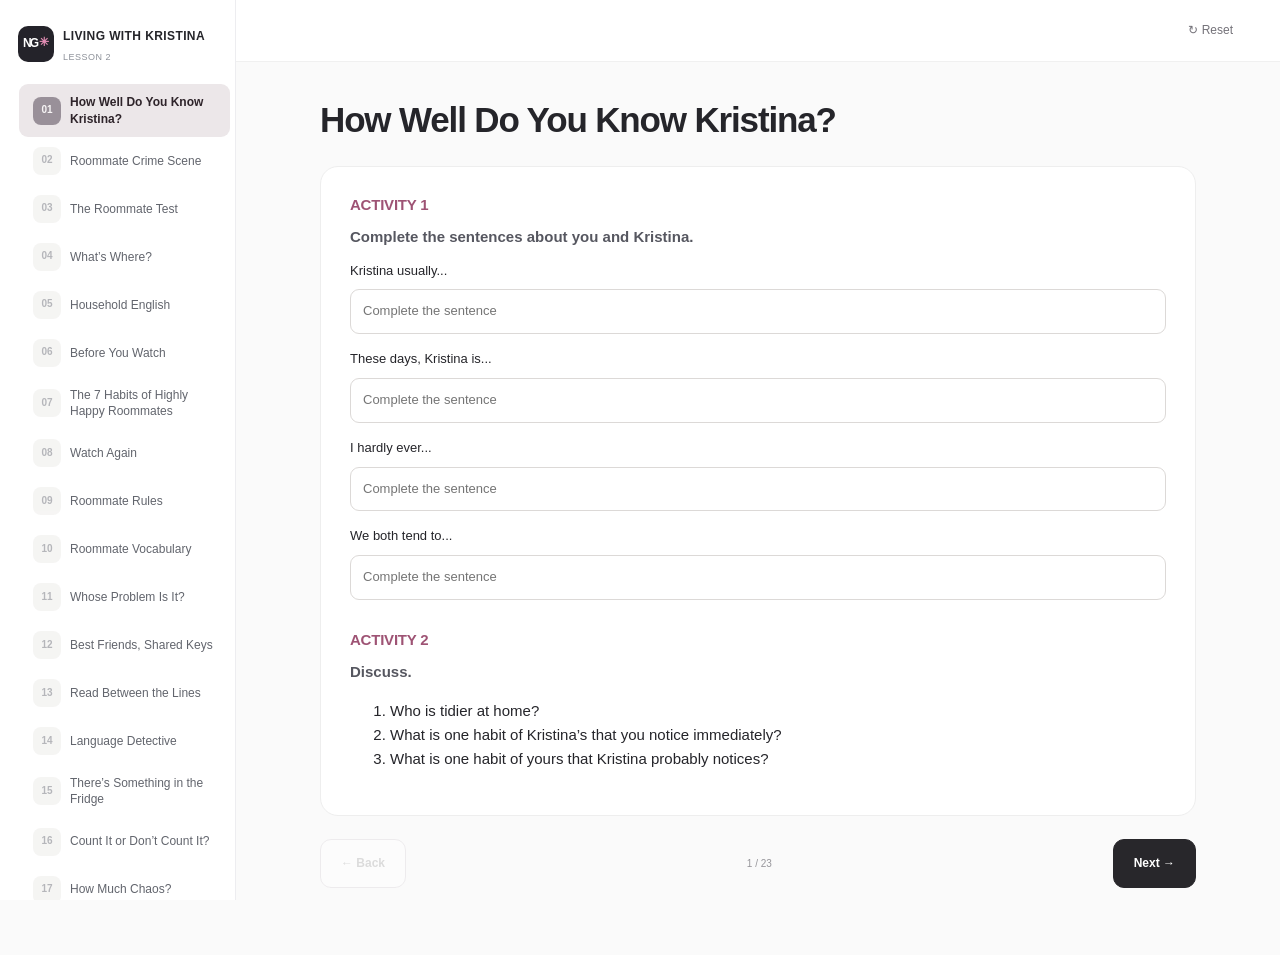
==== commit c14c259d: "Update index.html" ====
--- a/lesson2/index.html
+++ b/lesson2/index.html
@@ -1,623 +1,625 @@
-<!DOCTYPE html>
-
-<html lang="en">
-<head>
-<meta charset="utf-8"/>
-<meta content="width=device-width, initial-scale=1" name="viewport"/>
-<title>Lesson 01 · Online Masha vs Offline Masha</title>
-<link href="https://fonts.googleapis.com" rel="preconnect"/>
-<link crossorigin="" href="https://fonts.gstatic.com" rel="preconnect"/>
-<link href="https://fonts.googleapis.com/css2?family=Josefin+Sans:ital,wght@0,300;0,400;0,500;0,600;0,700;1,400;1,600&amp;family=Unbounded:wght@500;600;700;800;900&amp;display=swap" rel="stylesheet"/>
-<style>
-:root{
-  --ink:#1d1d1b; --paper:#f0efef; --white:#fff;
-  --pink:#ff9ae0; --orange:#ff7022; --yellow:#ffca33;
-  --green:#18b875; --red:#e74848; --blue:#183553;
-  --shadow: 8px 8px 0 var(--ink);
-  --thin:1.5px solid var(--ink); --radius:18px;
+<!DOCTYPE html><html lang="en"><head><meta charset="UTF-8"><meta name="viewport" content="width=device-width,initial-scale=1"><meta name="theme-color" content="#fafafa"><title>Lesson 2 - Living with Kristina</title><style>
+:root{--bg:#f7f6f4;--surface:#fff;--ink:#20232a;--sub:#656b75;--muted:#8d9199;--line:#e8e7e5;--soft:#f4f3f2;--accent:#b43f75;--good:#2d745a;--bad:#b64b4b;--radius:16px}*{box-sizing:border-box}html,body{margin:0;min-height:100%;background:var(--bg);color:var(--ink)}body{font-family:'DM Sans',Arial,sans-serif;font-size:15px;line-height:1.6}button,input,textarea,select{font:inherit}button{cursor:pointer}button:disabled{opacity:.45;cursor:not-allowed}button:focus-visible,select:focus-visible,textarea:focus-visible,input:focus-visible{outline:3px solid #c487a6;outline-offset:2px}#app{display:flex;min-height:100vh}.rail{width:276px;flex:0 0 276px;border-right:1px solid var(--line);height:100vh;position:sticky;top:0;background:#faf9f8;display:flex;flex-direction:column;overflow:hidden}.brand{display:flex;align-items:center;gap:12px;margin:29px 25px 25px}.brand-mark{background:#24232a;color:#fff;border-radius:13px;width:45px;height:45px;display:flex;align-items:center;justify-content:center;font-family:Manrope;font-weight:800;letter-spacing:-2px}.brand-mark span{color:#e28db4;align-self:flex-start;font-size:12px;letter-spacing:0;margin:7px 0 0 2px}.brand strong{font:800 13px Manrope;letter-spacing:1px}.brand small{display:block;color:var(--muted);font-size:9px;letter-spacing:2px;margin-top:3px}.unit-label{margin:0 25px 15px;padding:14px 0;border-top:1px solid var(--line);font-size:10px;color:var(--accent);letter-spacing:1.4px;font-weight:800}.unit-label span{display:block;color:var(--sub);font-weight:500;font-size:10px;letter-spacing:.5px;margin-top:6px}#chapterList{overflow:auto;padding:0 12px 22px}.chapter{padding:12px;border-radius:10px;display:flex;gap:11px;text-align:left;width:100%;background:transparent;border:0;color:#62656d;line-height:1.28;margin-bottom:3px;align-items:center}.chapter:hover{background:#efedeb}.chapter.active{background:#ece7e9;color:#2e242a;font-weight:700}.chapter.done .no{background:#e6eee9;color:var(--good)}.chapter .no{font-size:10px;border-radius:8px;width:28px;height:28px;display:grid;place-items:center;flex:none;background:#efeeec;color:#81838a;font-weight:800}.chapter.active .no{background:var(--accent);color:white}.chapter-title{font-size:12px}.chapter small{display:block;font-size:9px;letter-spacing:.4px;color:var(--muted);margin-top:4px}.rail-foot{margin-top:auto;padding:14px 24px;display:flex;justify-content:space-between;color:var(--muted);font-size:9px;border-top:1px solid var(--line)}.main{min-width:0;flex:1}.topbar{height:76px;border-bottom:1px solid var(--line);background:#fdfcfb;display:flex;justify-content:space-between;align-items:center;padding:0 max(34px,calc((100vw - 1250px)/2));gap:12px}.top-left,.top-right{display:flex;align-items:center;gap:16px}.eyebrow{font-size:10px;font-weight:700;letter-spacing:1.9px;color:#777880}.head-status{padding:6px 10px;border:1px solid var(--line);border-radius:20px;font-size:10px;color:#6f7279}.saved{font-size:11px;color:var(--good);white-space:nowrap}.subtle-btn,.icon-btn{border:1px solid var(--line);background:#fff;padding:9px 13px;border-radius:10px;color:#5c5f65;font-size:11px}.reading{max-width:960px;padding:38px 42px 52px;margin:auto}.lesson-kicker{font-size:11px;font-weight:800;color:var(--accent);letter-spacing:2px;margin-bottom:11px}.page-heading{font:800 clamp(26px,3vw,39px)/1.19 Manrope,Arial,sans-serif;letter-spacing:-1.3px;margin:0 0 11px}.page-meta{display:flex;align-items:center;gap:10px;flex-wrap:wrap;color:var(--sub);font-size:12px;margin-bottom:24px}.pill{background:#f0e9ec;color:#8d4569;border-radius:100px;padding:5px 11px;font-size:10px;font-weight:700}.content-surface{background:#fff;border:1px solid var(--line);border-radius:18px;padding:32px;box-shadow:0 4px 20px #2c292508}.section{margin:0 0 29px}.section:last-child{margin-bottom:0}.section-title{font:800 11px Manrope,sans-serif;color:#9e5374;letter-spacing:1.1px;text-transform:uppercase;margin:0 0 12px}.section h3{font:800 19px Manrope;margin:0 0 12px}.section p{margin:8px 0 12px}.intro{font-size:15px;font-weight:600;color:#34363b;margin:0 0 13px}.muted{color:var(--sub)}.small{font-size:12px}.quiet{font-size:11px;color:var(--muted)}.grid2{display:grid;grid-template-columns:repeat(2,minmax(0,1fr));gap:14px}.grid3{display:grid;grid-template-columns:repeat(3,minmax(0,1fr));gap:12px}.frame,.post,.card,.dialog,.quiz-block,.scenario,.mini-card{border:1px solid var(--line);background:#fff;border-radius:13px;padding:16px}.post{padding:0;overflow:hidden}.post-body{padding:13px 15px}.post-head{display:flex;align-items:center;gap:9px;padding:12px 14px}.avatar{width:31px;height:31px;border-radius:50%;background:linear-gradient(130deg,#cbbbc4,#8d8b94);display:grid;place-items:center;color:white;font-size:13px;font-weight:800;flex:none}.handle{font-size:12px;font-weight:800}.dim{font-size:10px;color:var(--muted)}.photo{width:100%;height:135px;object-fit:cover;background:#dad4d5;display:block}.photo.tall{height:180px}.photo.short{height:104px}.post-icons{display:flex;gap:14px;color:#757782;font-size:17px;padding:8px 14px 14px}.card .photo{border-radius:9px;margin:0 0 12px}.card h3,.post h3{margin:0 0 6px;font-size:14px}.card p,.post p{margin:0;color:#484950;font-size:13px}.card-label{font-size:10px;color:#99627b;letter-spacing:.9px;font-weight:800;margin-bottom:8px}.callout{padding:17px 19px;border:1px solid #ebe5e7;border-radius:13px;background:#f8f5f6;margin:18px 0}.callout strong{font-size:11px;letter-spacing:.7px;text-transform:uppercase;display:block;margin-bottom:7px}.callout p{margin:4px 0;font-size:13px}.expr{font-weight:700;color:#844064}.separator{height:1px;background:var(--line);margin:20px 0}.sentence,.question{background:#faf9f8;border:1px solid var(--line);padding:12px 14px;border-radius:10px;margin:9px 0}.question-title{font-weight:600;margin:0 0 11px;font-size:13px}.opts{display:flex;gap:9px;flex-wrap:wrap}.opts.vertical{display:block}.option{display:flex;align-items:flex-start;gap:10px;padding:10px 12px;background:#fff;border:1px solid #ece9e8;border-radius:9px;cursor:pointer;font-size:13px;flex:1;min-width:100px}.opts.vertical .option{margin:6px 0}.option:has(input:checked){background:#f7eef2;border-color:#cfaab9}.option input{accent-color:#a54d72;margin:3px 0 0;flex:none}.option.correct{border-color:#6baa93;background:#ecf7f0}.option.incorrect{border-color:#d19393;background:#fff1f1}.inline-input,.text-input,.answer-input,.choice-select{width:100%;padding:11px 12px;border:1px solid #dcd9d7;background:white;border-radius:9px;color:var(--ink);font-size:13px}.text-input{min-height:68px;resize:vertical}.input-row{margin:10px 0 15px}.input-label{font-size:13px;display:block;margin-bottom:8px}.answer-input.correct,.choice-select.correct{border-color:#5caa83;background:#f1faf4}.answer-input.incorrect,.choice-select.incorrect{border-color:#c36c6c;background:#fff4f4}.correction{font-size:11px;color:var(--good);margin-top:6px;display:none}.show-answers .correction{display:block}.match-grid{display:grid;grid-template-columns:1fr 1fr;gap:14px}.match-entry{background:#faf9f8;padding:11px;border-radius:9px;font-size:12px;margin-bottom:6px;display:flex;gap:7px}.match-entry strong{color:var(--accent)}.choice-select{max-width:210px;margin:5px 0}.match-row{display:flex;align-items:center;justify-content:space-between;gap:15px;border-bottom:1px solid #ecebea;padding:10px 0;font-size:13px}.match-row:last-child{border:0}.sort-chip{border:1px solid #ddd5d7;background:#fdfbfc;border-radius:8px;padding:8px 11px;cursor:grab;text-align:center;font-size:12px;font-weight:600;user-select:none}.sort-chip.chosen{border-color:var(--accent);background:#f9eaf0}.sort-pool{display:flex;gap:9px;flex-wrap:wrap;padding:12px;background:#f7f5f4;border-radius:10px;margin-bottom:13px;min-height:52px}.sort-zone{min-height:120px;border:1px dashed #c7bbc1;border-radius:12px;padding:12px;background:#fdfbfc}.sort-zone.over{background:#f7e9ef;border-color:#a55378}.sort-zone h4{margin:0;font:800 12px Manrope}.sort-zone p{margin:5px 0 11px;color:var(--sub);font-size:11px}.zone-chips{display:flex;flex-wrap:wrap;gap:6px}.zone-chips .sort-chip{cursor:pointer}.sort-note{color:var(--sub);font-size:11px;margin:10px 0}.slider-wrap{padding:14px;background:#faf9f8;border-radius:10px;margin-bottom:9px}.slider-wrap input{width:100%;accent-color:#aa5479}.slider-mark{font-size:11px;color:var(--sub);display:flex;justify-content:space-between}.metric{font-weight:700;color:#9f4a71}.chip-options{display:flex;gap:7px;flex-wrap:wrap}.small-choice{border:1px solid #ded7db;border-radius:9px;background:#fff;padding:8px 9px;font-size:11px;font-weight:700}.small-choice.selected{border-color:#b35a83;background:#faecf2}.small-choice.correct{border-color:var(--good);background:#e9f6ef}.small-choice.incorrect{border-color:var(--bad);background:#fff0ef}.mini-table{width:100%;border-collapse:collapse;font-size:12px;margin:14px 0}.mini-table th,.mini-table td{border-bottom:1px solid #eae8e7;padding:11px 9px;text-align:left;vertical-align:top}.mini-table th{font-size:10px;color:#7e7f84;background:#f7f6f5;letter-spacing:.6px}.speech-bubble{background:#f6f3f4;border-radius:13px;padding:15px;margin:9px 0;font-size:13px}.bubble-speaker{font-size:10px;color:#895771;font-weight:800;letter-spacing:.6px;margin-bottom:5px}.word-bank{display:flex;flex-wrap:wrap;gap:7px;margin:12px 0}.word-chip{border-radius:8px;background:#f2eff0;padding:7px 10px;font-size:12px;font-weight:700}.timer-label{font-weight:800;color:#9f5276;font-size:11px;letter-spacing:1px}.hint{font-size:11px;color:var(--sub);margin-top:5px}.task-result{margin-top:8px;font-size:11px;font-weight:700}.task-result.good{color:var(--good)}.task-result.bad{color:var(--bad)}.youtube{width:100%;aspect-ratio:16/9;background:#141414;border-radius:13px;overflow:hidden}.youtube iframe{border:0;width:100%;height:100%}.link-btn{display:inline-block;padding:10px 13px;border:1px solid var(--line);border-radius:9px;color:var(--accent);text-decoration:none;font-size:12px;margin-top:9px;font-weight:700}.tool-btn{background:#fff;border:1px solid #dcd2d7;color:#713b56;padding:9px 12px;border-radius:9px;font-size:12px;font-weight:700}.tool-btn:hover{background:#fbf0f5}.speakline{display:flex;align-items:center;justify-content:space-between;gap:10px;padding:10px 0;border-bottom:1px solid var(--line)}.speakline:last-child{border:0}.activity-tag{font-size:10px;font-weight:700;color:#98617b;text-transform:uppercase;letter-spacing:1px}.actionbar{margin:15px 0 0;display:flex;align-items:center;justify-content:space-between;gap:12px;flex-wrap:wrap}.feedback{font-size:12px;color:var(--sub);min-height:20px}.feedback.good{color:var(--good)}.actions{display:flex;gap:8px}.outline-btn{background:#fff;border:1px solid #d9d2d3;border-radius:10px;padding:11px 15px;color:#36343a;font-size:12px;font-weight:700}.outline-btn:hover{border-color:#a96583}.footer-nav{display:flex;align-items:center;justify-content:space-between;gap:8px;margin:32px 0 15px}.nav-button{border-radius:11px;border:1px solid #dedade;padding:14px 20px;font-weight:800;font-size:12px}.nav-button.primary{background:#2b252c;color:#fff;border-color:#2b252c}.nav-button.secondary{background:#fff}.dots{font-size:11px;color:var(--muted)}.modal-backdrop{position:fixed;inset:0;background:#17151b9a;z-index:100;display:grid;place-items:center;padding:20px}.hidden{display:none!important}.modal{max-width:390px;background:white;border-radius:17px;padding:27px;box-shadow:0 15px 55px #0002}.modal h3{margin:0 0 10px}.modal p{color:var(--sub);font-size:13px}.modal-actions{display:flex;justify-content:flex-end;gap:9px;margin-top:20px}.danger-btn{background:#ad4059;border:0;color:#fff;border-radius:10px;padding:10px 13px;font-size:12px;font-weight:800}.mobile-only{display:none}.progress-bar{height:4px;background:#e8e4e5;border-radius:5px;overflow:hidden;margin-bottom:24px}.progress-bar .fill{height:100%;background:#b65984;transition:width .2s}.feed-wall{display:grid;grid-template-columns:repeat(3,1fr);gap:12px}.footer-note{margin:28px 0 0;font-size:10px;color:#a0a0a4}.card img{width:100%}.file-panel{background:#faf8f9;border:1px solid #ece5e7;padding:17px;border-radius:13px;margin-bottom:11px}.file-panel h4{margin:0 0 7px;font:800 13px Manrope}.file-panel p{font-size:12px;color:#666;margin:5px 0}.checklist label{display:block;padding:7px 0;font-size:13px}.checklist input{accent-color:var(--accent);margin-right:8px} .grammar-pair{background:#f9f7f7;padding:15px;border:1px solid #eee8ea;border-radius:10px}.grammar-pair h4{margin:0 0 10px;font-size:12px}.grammar-pair p{font-size:13px;margin:8px 0}.photo-caption{display:block;color:var(--muted);font-size:10px;margin-top:5px}.story-text{font-size:14px;line-height:1.9}.story-text p{margin:0 0 15px}.letter-head{display:flex;gap:11px;align-items:center;padding:15px;border-bottom:1px solid #eee}.letter-body{padding:18px}.image-fallback{background:#ddd;color:#333}.bookmark-btn{background:transparent;border:0;font-size:18px}.web-alert{font-size:11px;color:#767178;margin-top:8px}
+@media(max-width:1050px){.rail{width:228px;flex-basis:228px}.reading{padding:28px 26px 36px}.topbar{padding:0 26px}.content-surface{padding:25px}}@media(max-width:750px){.rail{position:fixed;z-index:60;transform:translateX(-105%);transition:transform .24s ease;box-shadow:15px 0 40px #0001}.rail.open{transform:translateX(0)}.mobile-only{display:inline-flex}.topbar{height:65px;padding:0 14px}.eyebrow{font-size:9px;letter-spacing:.7px}.saved{display:none}.top-left,.top-right{gap:7px}.reading{padding:22px 14px 42px}.content-surface{padding:18px 14px}.page-heading{font-size:27px;letter-spacing:-.8px}.grid3{grid-template-columns:1fr 1fr}.grid2{grid-template-columns:1fr}.feed-wall{grid-template-columns:repeat(2,1fr)}.match-grid{grid-template-columns:1fr}.footer-nav{gap:6px}.nav-button{padding:12px 10px;font-size:11px}.actionbar{align-items:stretch;flex-direction:column}.actions{justify-content:stretch}.actions button{flex:1}.mini-table{font-size:11px}.mini-table td,.mini-table th{padding:8px 5px}}@media(max-width:430px){.feed-wall,.grid3{grid-template-columns:1fr}.grid2{grid-template-columns:1fr}.photo{height:180px}.opts{flex-direction:column}.opts .option{width:100%}.actionbar .actions{flex-direction:column}.match-row{align-items:stretch;flex-direction:column}.choice-select{max-width:none}.topbar .subtle-btn{font-size:10px;padding:8px}}
+
+/* October 2026: quiet, student-first interface */
+:root {--bg:#fafafa;--surface:#fff;--ink:#25252a;--line:#ececee;--soft:#f7f7f8;--accent:#5f5360;--good:#247d56;--bad:#c3484e}
+.rail {background:#fff;border-right:1px solid #ededf0;width:236px;flex-basis:236px}
+.brand {margin:23px 18px 20px;gap:9px}.brand-mark {width:36px;height:36px;border-radius:10px;font-size:12px}.brand strong {font-size:12px;letter-spacing:.4px}.brand small {font-size:9px;letter-spacing:.5px}
+.rail .unit-label,.rail .rail-foot,.rail .chapter small {display:none!important}
+.chapter {padding:10px 14px!important;gap:9px!important;margin:0 7px!important;border-radius:9px!important}
+.chapter .no {font-size:10px;opacity:.58}
+.chapter-title {font-size:12px!important;line-height:1.35!important}
+.topbar {height:62px!important;background:#fff!important;border-bottom:1px solid #f0f0f0!important}
+.top-brand {color:#929197;font-size:10px;letter-spacing:.4px;font-weight:600}
+.topbar .subtle-btn {border:0!important;background:transparent!important;color:#747279!important;font-size:12px!important}
+.reading {padding-top:38px}.page-heading {font-size:clamp(25px,3vw,35px);font-weight:800;line-height:1.13;letter-spacing:-1.15px;margin:0 0 26px!important}
+.content-surface {border:1px solid #eee!important;box-shadow:none!important;padding:29px!important}
+.section {margin-bottom:31px}.section-title {font-size:15px!important;letter-spacing:-.22px}.intro {color:#565760!important}
+.callout {background:#f8f8f9;border-color:#eeeeef;padding:13px 16px;border-radius:11px}
+.callout strong {letter-spacing:.22px;font-size:10px}.callout p {font-size:13px}
+.frame,.mini-card,.card,.question,.speech-bubble,.post {border-color:#ececef!important;box-shadow:none!important}
+.question,.sentence {background:#fafafb}
+.option:has(input:checked) {background:#f3f2f5;border-color:#bcb5c4}
+.option.correct,.option:has(input:checked).correct {border-color:#4ea478!important;background:#e9f7ef!important;color:#1a6443}
+.option.incorrect,.option:has(input:checked).incorrect {border-color:#df8b8b!important;background:#fff0f0!important;color:#9e3439}
+.choice-select.correct,.answer-input.correct,.connect-card.matched-right {border-color:var(--good)!important;background:#eaf7ee!important;color:#185b3e}
+.choice-select.incorrect,.answer-input.incorrect,.connect-card.matched-wrong {border-color:var(--bad)!important;background:#fff0f0!important;color:#a03439}
+.correction {font-size:11px;display:none;margin:4px 0 0;font-weight:600}.correction.right {color:var(--good)}.correction.wrong {color:var(--bad)}
+.answered-right .chip-options .selected {background:#eaf7ee;border-color:var(--good)}
+.answered-wrong .chip-options .selected {background:#fff0f0;border-color:var(--bad)}
+button:disabled.connect-card,button:disabled.small-choice {opacity:1;cursor:default}
+.inline-sentence {line-height:2.5;font-size:13px;padding:12px 13px;margin-bottom:7px;background:#fafafb;border:1px solid #ededee;border-radius:10px}
+.inline-answer {display:inline-block;vertical-align:middle;width:clamp(115px,24vw,245px);height:38px;padding:7px 10px;margin:0 4px}
+.inline-sentence .correction {line-height:1.4}
+.connect-widget {margin:12px 0 20px}.connect-help {font-size:12px;color:#8b8b90;margin:4px 0 12px}
+.connect-board {display:grid;grid-template-columns:minmax(0,1fr) minmax(0,1fr);gap:18%;position:relative;align-items:start}
+.connect-lines {position:absolute;inset:0;width:100%;height:100%;overflow:visible;pointer-events:none;z-index:1}
+.connect-col {display:flex;flex-direction:column;gap:9px;min-width:0;position:relative;z-index:2}
+.connect-row {display:flex;flex-direction:column;gap:1px;min-width:0}
+.connect-card {display:flex;align-items:center;gap:10px;min-height:54px;width:100%;text-align:left;border:1px solid #e5e5e8;border-radius:10px;padding:11px 12px;background:#fff;color:#3d3e44;font-size:12px;line-height:1.45;transition:border-color .12s,background .12s;}
+.connect-letter {display:inline-grid;place-items:center;min-width:22px;height:22px;border-radius:6px;background:#f1f1f3;color:#888;font-size:10px;font-weight:800;flex:none}
+.connect-card.pair-selected,.connect-card.pair-selected:hover {border-color:#796174;background:#f2edf2;box-shadow:0 0 0 2px #dfd2dd}
+.connect-card:not(:disabled):hover {border-color:#a9a0a9}
+.connect-row .correction {padding-left:5px;font-size:10px}
+.sort-chip {touch-action:none;user-select:none;-webkit-user-select:none;cursor:grab;border:1px solid #d9d9df;background:#fff;border-radius:9px;padding:10px 12px}
+.sort-chip.chosen {border-color:#726071!important;background:#eee9ee!important}
+.sort-zone {background:#fff;border:1px dashed #d6d4d7;min-height:164px;cursor:pointer;transition:background .16s,border .16s}
+.sort-zone.ready,.sort-zone.over {background:#f6f0f4;border-color:#93828e}
+.sort-pool {background:#f8f8f8;padding:15px;min-height:76px}
+.sort-note {font-size:11px;color:#87858a}
+.drag-ghost {position:fixed;z-index:10000;background:#f9f1f5;border:1px solid #92838f;border-radius:10px;padding:10px 12px;font-size:12px;pointer-events:none;box-shadow:0 6px 23px #0002}
+.nav-button.primary {background:#28272b!important;border-color:#28272b!important}
+.footer-nav {margin:23px 0 15px}.dots {font-size:10px;color:#96959a}
+.post-body {background:white}
+@media(max-width:1050px){.rail{width:210px;flex-basis:210px}}
+@media(max-width:750px){.topbar{height:58px!important}.reading{padding-top:25px}.page-heading{font-size:26px}.content-surface{padding:17px!important}.connect-board{gap:10%}}
+@media(max-width:430px){.connect-board{grid-template-columns:minmax(0,1fr) minmax(0,1fr);gap:8%}.connect-card{font-size:11px;padding:8px;gap:6px;min-height:64px}.connect-letter{min-width:17px;height:18px;font-size:9px}.inline-answer{width:48%;max-width:180px}}
+
+body{font-family:Inter,-apple-system,BlinkMacSystemFont,"Segoe UI",Arial,sans-serif}.brand strong,.section-title,.sort-zone h4,.brand-mark,.file-panel h4{font-family:Inter,-apple-system,BlinkMacSystemFont,"Segoe UI",Arial,sans-serif}
+
+/* Lesson 1 — interactive polish */
+.inline-question{padding:13px 15px;border:1px solid #ececef;border-radius:11px;background:#fafafb;margin:9px 0;font-size:13.5px;line-height:2.25}
+.inline-question-body{display:block;white-space:normal;overflow-wrap:break-word}
+.inline-select.choice-select{display:inline-block;vertical-align:baseline;max-width:none;min-width:96px;width:auto;margin:0 5px;padding:6px 28px 6px 9px;line-height:1.5;height:36px;border-radius:8px;white-space:nowrap;font-size:13px}
+.inline-question .correction{line-height:1.35}
+.group-chat{border:1px solid var(--line);border-radius:15px;background:#faf9fb;padding:18px;overflow:hidden}
+.group-chat .speech-bubble{background:#fff;border:1px solid #eee9ef;margin:14px 0;font-size:13px;line-height:2}
+.group-chat .inline-question{background:transparent;border:0;padding:0;margin:0 2px;display:inline;line-height:2.7}
+.group-chat .inline-question-body{display:inline}
+.group-chat .correction{font-size:11px;line-height:1.3}
+.word-bank.drag-bank{padding:11px;border:1px solid #eae7eb;background:#f8f7f8;border-radius:11px;align-items:center;margin:14px 0}
+.bank-instruction{font-size:9px;letter-spacing:.8px;font-weight:800;color:#8d8490;margin:0 6px 0 0}
+.draggable-word{cursor:grab;touch-action:none;border:1px solid #ddd8dd;transition:background .15s,transform .15s;background:#fff}
+.draggable-word:hover,.draggable-word.chosen{background:#f2e9f0;border-color:#a894a5;transform:translateY(-1px)}
+.bank-sentence{padding:12px 14px;margin:9px 0;border:1px solid #e9e8eb;border-radius:10px;background:#fafafb;line-height:2.3;overflow-wrap:break-word;font-size:13px}
+.bank-input{display:inline-block;vertical-align:middle;width:clamp(132px,35%,260px);height:36px;margin:0 4px;padding:5px 9px}
+.bank-sentence .correction{line-height:1.35}
+.matches-done{margin:16px 0 5px;border-top:1px solid #edeaee;padding-top:12px;min-height:43px}
+.matches-done.empty{display:none}
+.matches-done-title{font-size:10px;color:#6e7b71;font-weight:800;letter-spacing:.7px;margin-bottom:10px}
+.matched-pairs{display:grid;gap:9px}
+.match-complete-row{display:grid;grid-template-columns:minmax(0,1fr) minmax(0,1fr) auto;align-items:center;gap:11px;padding:9px;border:1px solid #d5e9dd;background:#f1f9f4;border-radius:11px;min-width:0;animation:pair-arrival .35s ease-out}
+.match-complete-row .connect-card{border-color:#a4d1b4;background:#f7fcf8;color:#295d40;min-height:48px;cursor:default}
+.match-complete-row .pair-status{font-size:10px;color:#247d56;white-space:nowrap;font-weight:800}
+@keyframes pair-arrival{from{opacity:.5;transform:translateY(-12px)}to{opacity:1;transform:translateY(0)}}
+.connect-row{transition:opacity .3s,transform .3s}
+.reorder-question{padding:15px;margin:12px 0;border:1px solid #e8e8eb;border-radius:13px;background:#fafafb}
+.reorder-title{font-weight:800;font-size:12px;margin-bottom:10px}
+.reorder-tray,.reorder-target{display:flex;align-items:center;flex-wrap:wrap;gap:8px;min-height:55px;padding:10px;border:1px dashed #d7d0d8;border-radius:10px;background:#fff}
+.reorder-tray{margin-bottom:10px}
+.reorder-target{background:#f6f1f5;border-color:#bfb0bd;color:#8e8190;font-size:12px}
+.reorder-tile{border:1px solid #d7cbd4;border-radius:8px;padding:7px 10px;background:#fff;cursor:grab;color:#3f3641;font-size:12px;font-weight:700;touch-action:none}
+.reorder-tile.in-answer{background:#efe5ed;border-color:#b3a1b2}
+.reorder-tray .reorder-tile.in-answer{opacity:.3;pointer-events:none}
+.reorder-actions{display:flex;gap:9px;justify-content:flex-end;margin-top:10px}
+.reorder-actions button{padding:9px 14px}
+.reorder-question.answered-right .reorder-target{background:#eaf7ee;border-color:#61ac83}
+.reorder-question.answered-wrong .reorder-target{background:#fff3f3;border-color:#c77777}
+.magazine-reading{border:1px solid #e6e2e4;border-radius:14px;overflow:hidden;background:#fff;margin:18px 0}
+.magazine-reading>.photo{height:190px}
+.magazine-tag{font-size:10px;padding:14px 18px;font-weight:800;letter-spacing:1.1px;color:#8c6e82}
+.magazine-copy{padding:18px 22px 24px}.magazine-copy h3{font-size:clamp(20px,2.7vw,28px);line-height:1.23;font-family:Georgia,serif;font-weight:700}
+.article-byline{font-size:11px!important;color:#747078!important;margin-bottom:18px!important}
+.magazine-copy .story-text{line-height:1.85}
+@media(max-width:650px){.match-complete-row{grid-template-columns:minmax(0,1fr) minmax(0,1fr);gap:7px}.match-complete-row .pair-status{grid-column:1/-1}.group-chat{padding:10px}.bank-input{max-width:200px}.magazine-copy{padding:15px}}
+
+
+/* Lesson 2 additions */
+.lesson-audio{display:flex;align-items:center;gap:10px;padding:14px 15px;border:1px solid #e8e8eb;border-radius:12px;background:#fafafb;margin:12px 0 18px}.audio-icon{width:38px;height:38px;border-radius:50%;display:grid;place-items:center;background:#2b2a2e;color:#fff;font-size:11px;flex:none}.audio-main{display:flex;flex-direction:column;min-width:0;margin-right:auto}.audio-main strong{font-size:11px;letter-spacing:.7px}.audio-main span{font-size:11px;color:#8b8b91;margin-top:2px}.inventory-grid{display:grid;grid-template-columns:repeat(3,minmax(0,1fr));gap:10px;margin:13px 0 17px}.inventory-card{min-height:98px;border:1px solid #e9e9ec;border-radius:12px;background:#fafafb;display:flex;flex-direction:column;align-items:center;justify-content:center;text-align:center;padding:12px;gap:4px}.inventory-card span{font-size:27px}.inventory-card b{font-size:12px}.magazine-copy{padding:22px}.magazine-copy h3{font-size:23px!important;margin-bottom:16px!important}.group-chat .inline-question{display:inline-block!important;vertical-align:middle}.group-chat .inline-question-body{display:inline-flex!important;align-items:center}.group-chat .inline-select{margin:0 4px!important}.file-panel{background:#fafafb!important}.grid3 .card .photo{height:145px}.checklist{display:grid;gap:2px}@media(max-width:750px){.lesson-audio{flex-wrap:wrap}.audio-main{width:calc(100% - 52px)}.inventory-grid{grid-template-columns:repeat(2,minmax(0,1fr))}}@media(max-width:430px){.inventory-grid{grid-template-columns:1fr 1fr}.lesson-audio .tool-btn{flex:1}}
+</style></head><body><div id="app"><aside class="rail" id="rail"><div class="brand"><div class="brand-mark">NG<span>✳</span></div><div><strong>LIVING WITH KRISTINA</strong><small>LESSON 2</small></div></div><nav id="chapterList" aria-label="Lesson pages"></nav></aside><main class="main"><header class="topbar"><div class="top-left"><button id="mobileMenu" class="icon-btn mobile-only" aria-label="Toggle menu">☰</button></div><div class="top-right"><button id="reset" class="subtle-btn" title="Reset progress">↻ Reset</button></div></header><div class="reading"><div id="intro"></div><article id="content" aria-live="polite"></article><footer class="footer-nav"><button id="prev" class="nav-button secondary">← Back</button><div class="dots" id="progressNum"></div><button id="next" class="nav-button primary">Next page →</button></footer></div></main></div><div id="confirmModal" class="modal-backdrop hidden" role="dialog" aria-modal="true"><div class="modal"><h3>Reset lesson progress?</h3><p>This will clear all your answers, choices and notes across the 23 pages.</p><div class="modal-actions"><button id="cancelReset" class="outline-btn">Cancel</button><button id="confirmReset" class="danger-btn">Reset everything</button></div></div></div><script>'use strict';
+const STORAGE='lesson-2-living-with-kristina-v2';
+let state={values:{},visited:{},attempts:{},solved:{},lastTried:{}};try{state={...state,...JSON.parse(localStorage.getItem(STORAGE)||'{}')}}catch(e){}
+const save=()=>{try{localStorage.setItem(STORAGE,JSON.stringify(state))}catch(e){}};
+const vals=state.values;const key=(s)=>String(s).replace(/[^a-z0-9_-]/ig,'_');
+const esc=s=>String(s??'').replace(/[&<>"']/g,c=>({'&':'&amp;','<':'&lt;','>':'&gt;','"':'&quot;',"'":'&#39;'}[c]));
+const norm=s=>String(s??'').toLowerCase().replace(/[“”‘’]/g,"'").replace(/[^a-z0-9' ]+/g,' ').replace(/\s+/g,' ').trim();
+const ANSWERS={};
+const OPTION_ORDERS={};
+const bind=(id,ans,type='one')=>{ANSWERS[id]={ans,type};return id};
+// Stable per-question shuffling means answers never jump around between visits.
+const stableShuffle=(id,source)=>{
+  const arr=source.map((value,original)=>({value,original}));
+  let seed=2166136261;
+  for(const c of id)seed=Math.imul(seed^c.charCodeAt(0),16777619)>>>0;
+  for(let i=arr.length-1;i>0;i--){seed=(Math.imul(seed,1664525)+1013904223)>>>0;const j=seed%(i+1);[arr[i],arr[j]]=[arr[j],arr[i]];}
+  // Prevent the original unshuffled question from occasionally appearing unchanged.
+  if(arr.length>2&&arr.every((x,i)=>x.original===i))arr.push(arr.shift());
+  // Deliberately non-sequential warm-up keys: C, A, B.
+  const warmup={p1d1:[1,2,0],p1d2:[1,2,0],p1d3:[0,2,1]};
+  if(warmup[id]&&arr.length===3)return warmup[id].map(i=>({value:source[i],original:i}));
+  return arr;
+};
+const choicesFor=(id,opts,correct)=>{
+  if(correct===null||correct===undefined)return {opts,correct};
+  const order=stableShuffle(id,opts);
+  OPTION_ORDERS[id]=order.map(x=>x.original);
+  return {opts:order.map(x=>x.value),correct:Array.isArray(correct)?correct.map(i=>order.findIndex(x=>x.original===i)):order.findIndex(x=>x.original===correct)};
+};
+const S=(h,body)=>`<section class="section"><h2 class="section-title">${h}</h2>${body}</section>`;
+const intro=(p)=>`<p class="intro">${p}</p>`;
+const box=(c,cls='frame')=>`<div class="${cls}">${c}</div>`;
+const tip=(title,arr)=>`<div class="callout"><strong>${esc(title)}</strong>${arr.map(x=>`<p>${x}</p>`).join('')}</div>`;
+const divider=()=>'<div class="separator"></div>';
+const note=(x)=>`<p class="muted small">${x}</p>`;
+const input=(id,label='',placeholder='Your answer',answers=null,lines=1)=>{if(answers!==null)bind(id,answers,'text');let v=esc(vals[id]||'');return `<div class="input-row">${label?`<label class="input-label" for="${key(id)}">${label}</label>`:''}${lines>1?`<textarea class="text-input" id="${key(id)}" data-k="${id}" rows="${lines}" placeholder="${esc(placeholder)}">${v}</textarea>`:`<input class="answer-input" id="${key(id)}" data-k="${id}" value="${v}" placeholder="${esc(placeholder)}">`}<div class="correction" data-correction="${id}"></div></div>`};
+const mc=(id,q,opts,correct=null,vertical=true)=>{({opts,correct}=choicesFor(id,opts,correct));if(correct!==null)bind(id,correct,'one');return `<div class="question" data-block="${id}"><div class="question-title">${q}</div><div class="opts ${vertical?'vertical':''}">${opts.map((o,j)=>`<label class="option"><input type="radio" name="${id}" data-k="${id}" value="${j}" ${String(vals[id])===String(j)?'checked':''}><span>${o}</span></label>`).join('')}</div><div class="correction" data-correction="${id}"></div></div>`};
+const checklist=(id,q,opts,correct=null)=>{({opts,correct}=choicesFor(id,opts,correct));if(correct!==null)bind(id,correct,'many');const chosen=Array.isArray(vals[id])?vals[id]:[];return `<div class="question" data-block="${id}"><div class="question-title">${q}</div><div class="opts vertical">${opts.map((o,j)=>`<label class="option"><input type="checkbox" data-k="${id}" value="${j}" ${chosen.includes(j)?'checked':''}><span>${o}</span></label>`).join('')}</div><div class="correction" data-correction="${id}"></div></div>`};
+const dropdown=(id,label,opts,ans=null)=>{({opts,correct:ans}=choicesFor(id,opts,ans));if(ans!==null)bind(id,ans,'one');let v=vals[id]??'';return `<div class="match-row" data-block="${id}"><span>${label}</span><div><select data-k="${id}" class="choice-select"><option value="">Choose...</option>${opts.map((o,i)=>`<option value="${i}" ${String(v)===String(i)?'selected':''}>${esc(o)}</option>`).join('')}</select><div class="correction" data-correction="${id}"></div></div></div>`};
+const matches=(prefix,terms,defs,keyArr)=>{
+ const ordered=stableShuffle(prefix+'-definitions',defs),d=ordered.map(x=>x.value);
+ const answers=keyArr.map(i=>ordered.findIndex(x=>x.original===i));
+ return `<div class="connect-widget" data-match-prefix="${prefix}"><div class="connect-help">Select a word and then its meaning. Correct pairs drop to the completed area below.</div><div class="connect-board"><svg class="connect-lines" aria-hidden="true"></svg><div class="connect-col connect-words">${terms.map((word,i)=>{const id=prefix+i;bind(id,answers[i],'one');return `<div class="connect-row" data-match-row="${id}"><button type="button" class="connect-card" data-connect-prefix="${prefix}" data-connect-side="left" data-connect-index="${i}"><span class="connect-letter">${i+1}</span>${word}</button><div class="correction" data-correction="${id}"></div></div>`}).join('')}</div><div class="connect-col connect-defs">${d.map((def,i)=>`<button type="button" class="connect-card" data-connect-prefix="${prefix}" data-connect-side="right" data-connect-index="${i}"><span class="connect-letter">${String.fromCharCode(65+i)}</span>${def}</button>`).join('')}</div></div><div class="matches-done" aria-label="Completed matches"><div class="matches-done-title">MATCHED PAIRS</div><div class="matched-pairs"></div></div></div>`;
+};
+const inlineGapset=(prefix,rows,answers)=>{
+ const words=stableShuffle(prefix+'-word-bank',answers.map(a=>Array.isArray(a)?a[0]:a)).map(x=>x.value);
+ return `<div class="word-bank drag-bank" data-bank="${prefix}"><span class="bank-instruction">DRAG OR TAP A WORD</span>${words.map(word=>`<button type="button" draggable="true" class="word-chip draggable-word" data-bank-prefix="${prefix}" data-bank-word="${esc(word)}">${esc(word)}</button>`).join('')}</div>`+
+ rows.map((r,i)=>{const id=prefix+i;bind(id,answers[i],'text');const [before,after]=r.split('______');return `<div class="inline-sentence" data-block="${id}"><span>${before}</span> <input aria-label="Missing word for sentence ${i+1}" class="answer-input inline-answer bank-input" data-bank-slot="${prefix}" data-k="${id}" value="${esc(vals[id]||'')}" placeholder="Drop or type" autocomplete="off"> <span>${after||''}</span><div class="correction" data-correction="${id}"></div></div>`}).join('');
+};
+const gapset=(prefix,rows,answers)=>rows.map((r,i)=>input(prefix+i,r, 'Write the missing word(s)',answers?answers[i]:null)).join('');
+const chipQuiz=(id,q,labels,correct=null)=>{({opts:labels,correct}=choicesFor(id,labels,correct));if(correct!==null)bind(id,correct,'one');return `<div class="question" data-block="${id}"><div class="question-title">${q}</div><div class="chip-options">${labels.map((x,i)=>`<button class="small-choice ${String(vals[id])===String(i)?'selected':''}" data-chip="${id}" data-val="${i}" type="button">${esc(x)}</button>`).join('')}</div><div class="correction" data-correction="${id}"></div></div>`};
+const photoSequence={};
+// Direct public-photo-CDN URLs: Unsplash and Pexels. Nothing needs to exist in assets/gallery.
+const PHOTO_URLS={
+ fashion:[['https://images.unsplash.com/photo-1483985988355-763728e1935b?w=960&q=82','https://images.pexels.com/photos/1926769/pexels-photo-1926769.jpeg?auto=compress&cs=tinysrgb&w=960'],['https://images.pexels.com/photos/1926769/pexels-photo-1926769.jpeg?auto=compress&cs=tinysrgb&w=960','https://images.unsplash.com/photo-1515886657613-9f3515b0c78f?w=960&q=82'],['https://images.unsplash.com/photo-1515886657613-9f3515b0c78f?w=960&q=82','https://images.pexels.com/photos/1040945/pexels-photo-1040945.jpeg?auto=compress&cs=tinysrgb&w=960']],
+ beauty:[['https://images.pexels.com/photos/3373736/pexels-photo-3373736.jpeg?auto=compress&cs=tinysrgb&w=960','https://images.unsplash.com/photo-1596462502278-27bfdc403348?w=960&q=82'],['https://images.unsplash.com/photo-1596462502278-27bfdc403348?w=960&q=82','https://images.pexels.com/photos/264794/pexels-photo-264794.jpeg?auto=compress&cs=tinysrgb&w=960']],
+ cinema:[['https://images.unsplash.com/photo-1489599849927-2ee91cede3ba?w=960&q=82','https://images.pexels.com/photos/7991579/pexels-photo-7991579.jpeg?auto=compress&cs=tinysrgb&w=960'],['https://images.pexels.com/photos/7991579/pexels-photo-7991579.jpeg?auto=compress&cs=tinysrgb&w=960','https://images.unsplash.com/photo-1440404653325-ab127d49abc1?w=960&q=82'],['https://images.unsplash.com/photo-1440404653325-ab127d49abc1?w=960&q=82','https://images.pexels.com/photos/7991579/pexels-photo-7991579.jpeg?auto=compress&cs=tinysrgb&w=960']],
+ cat:[['https://images.pexels.com/photos/45201/kitty-cat-kitten-pet-45201.jpeg?auto=compress&cs=tinysrgb&w=960','https://images.unsplash.com/photo-1573865526739-10659fec78a5?w=960&q=82']],
+ camera:[['https://images.unsplash.com/photo-1452780212940-6f5c0d14d848?w=960&q=82','https://images.pexels.com/photos/1983037/pexels-photo-1983037.jpeg?auto=compress&cs=tinysrgb&w=960'],['https://images.pexels.com/photos/1983037/pexels-photo-1983037.jpeg?auto=compress&cs=tinysrgb&w=960','https://images.unsplash.com/photo-1516035069371-29a1b244cc32?w=960&q=82']],
+ coffee:[['https://images.pexels.com/photos/302899/pexels-photo-302899.jpeg?auto=compress&cs=tinysrgb&w=960','https://images.unsplash.com/photo-1442512595331-e89e73853f31?w=960&q=82']],
+ room:[['https://images.unsplash.com/photo-1616486338812-3dadae4b4ace?w=960&q=82','https://images.pexels.com/photos/1454806/pexels-photo-1454806.jpeg?auto=compress&cs=tinysrgb&w=960'],['https://images.pexels.com/photos/1454806/pexels-photo-1454806.jpeg?auto=compress&cs=tinysrgb&w=960','https://images.unsplash.com/photo-1616486338812-3dadae4b4ace?w=960&q=82']],
+ style:[['https://images.pexels.com/photos/994517/pexels-photo-994517.jpeg?auto=compress&cs=tinysrgb&w=960','https://images.unsplash.com/photo-1529139574466-a303027c1d8b?w=960&q=82'],['https://images.unsplash.com/photo-1529139574466-a303027c1d8b?w=960&q=82','https://images.pexels.com/photos/994517/pexels-photo-994517.jpeg?auto=compress&cs=tinysrgb&w=960']],
+ fun:[['https://images.unsplash.com/photo-1533929736458-ca588d08c8be?w=960&q=82','https://images.pexels.com/photos/7991579/pexels-photo-7991579.jpeg?auto=compress&cs=tinysrgb&w=960']],
+ food:[['https://images.pexels.com/photos/1640777/pexels-photo-1640777.jpeg?auto=compress&cs=tinysrgb&w=960','https://images.unsplash.com/photo-1547592180-85f173990554?w=960&q=82']]
+};
+const image=(id,alt,cls='')=>{
+ const seq=photoSequence[id]||0;photoSequence[id]=seq+1;
+ const [src,backup]=(PHOTO_URLS[id]||PHOTO_URLS.fashion)[seq%(PHOTO_URLS[id]||PHOTO_URLS.fashion).length];
+ const placeholder=lessonIllustration(alt);
+ return `<img class="photo ${cls}" style="background-image:url('${placeholder}');background-size:cover;background-position:center" src="${src}" data-backup="${backup}" alt="${esc(alt)}" loading="lazy" referrerpolicy="no-referrer" onerror="handleLessonImage(this)">`;
+};
+const lessonIllustration=alt=>{
+ const label=String(alt||'Lesson photograph').slice(0,45).replace(/[&<>"']/g,'');
+ const svg=`<svg xmlns="http://www.w3.org/2000/svg" width="960" height="540" viewBox="0 0 960 540"><rect width="960" height="540" fill="#eee8ed"/><circle cx="810" cy="150" r="155" fill="#ddcbd7"/><rect x="60" y="85" width="500" height="355" rx="22" fill="#cbb4c4"/><circle cx="190" cy="193" r="72" fill="#f7f1f5"/><path d="M 92 413 L 265 245 L 354 339 L 443 278 L 546 427" stroke="#faf8fa" stroke-width="27" stroke-linecap="round" stroke-linejoin="round" fill="none"/><text x="60" y="498" font-family="Arial" font-size="25" fill="#574754">${label}</text></svg>`;
+ return 'data:image/svg+xml;charset=UTF-8,'+encodeURIComponent(svg);
+};
+window.handleLessonImage=img=>{
+ if(img.dataset.fallbackStage!=='secondary'){
+  img.dataset.fallbackStage='secondary';img.src=img.dataset.backup;return;
+ }
+ img.onerror=null;img.dataset.fallbackStage='illustrated';
+ img.src=lessonIllustration(img.alt);
+};
+const inlineChoice=(id,sentence,options,answer)=>{
+ const {opts,correct}=choicesFor(id,options,answer);bind(id,correct,'one');
+ const pieces=sentence.split('___');const v=vals[id]??'';
+ return `<div class="inline-question" data-block="${id}"><div class="inline-question-body"><span>${esc(pieces[0])}</span><select class="inline-select choice-select" aria-label="Choose the verb form" data-k="${id}" style="width:calc(${Math.min(40,Math.max(7,(v===''?'Choose…':opts[Number(v)]||'Choose…').length))}ch + 43px)"><option value="">Choose…</option>${opts.map((o,i)=>`<option value="${i}" ${String(v)===String(i)?'selected':''}>${esc(o)}</option>`).join('')}</select><span>${esc(pieces.slice(1).join('___'))}</span></div><div class="correction" data-correction="${id}"></div></div>`;
+};
+const bankGapset=(prefix,rows,answers)=>{
+ const expanded=answers.map(a=>Array.isArray(a)?a[0]:a);
+ const shuffled=stableShuffle(prefix+'-bank',expanded).map(x=>x.value);
+ return `<div class="word-bank drag-bank" data-bank="${prefix}"><span class="bank-instruction">DRAG OR TAP A WORD</span>${shuffled.map((word,i)=>`<button type="button" draggable="true" class="word-chip draggable-word" data-bank-word="${esc(word)}" data-bank-prefix="${prefix}">${esc(word)}</button>`).join('')}</div>`+
+ rows.map((r,i)=>{const id=prefix+i;bind(id,answers[i],'text');const pieces=r.split('______');return `<div class="bank-sentence" data-block="${id}"><span>${esc(pieces[0])}</span><input class="answer-input bank-input" data-k="${id}" data-bank-slot="${prefix}" aria-label="Missing phrase ${i+1}" placeholder="Drop or type" value="${esc(vals[id]||'')}"><span>${esc(pieces.slice(1).join('______'))}</span><div class="correction" data-correction="${id}"></div></div>`}).join('');
+};
+const reorderActivity=(prefix,rows,answers)=>rows.map((row,i)=>{
+ const id=prefix+i;bind(id,answers[i],'reorder');
+ const pieces=row.replace(/^\d+\.\s*/, '').split(' / ').map(x=>x.trim()),order=stableShuffle(id+'-tiles',pieces).map(x=>x.value);
+ const picked=Array.isArray(vals[id])?vals[id]:[];
+ return `<div class="reorder-question" data-reorder="${id}" data-block="${id}"><div class="reorder-title">${i+1}. Arrange the words</div><div class="reorder-tray">${order.map((w,j)=>`<button type="button" draggable="true" data-tile="${j}" data-reorder-id="${id}" class="reorder-tile ${picked.includes(j)?'in-answer':''}">${esc(w)}</button>`).join('')}</div><div class="reorder-target" data-reorder-target="${id}" aria-label="Drop words here in order">${picked.length?'':'Drop or tap the words here in the correct order'}</div><div class="reorder-actions"><button type="button" class="outline-btn" data-reorder-clear="${id}">CLEAR</button><button type="button" class="nav-button primary" data-reorder-check="${id}">CHECK</button></div><div class="correction" data-correction="${id}"></div></div>`;
+}).join('');
+const card=(title,txt,id,alt)=>`<div class="card">${image(id,alt)}<h3>${title}</h3><p>${txt}</p></div>`;
+const feedPost=(handle,caption,id,alt)=>`<div class="post"><div class="post-head"><span class="avatar">${handle.slice(1,2).toUpperCase()}</span><div><div class="handle">${handle}</div><div class="dim">Suggested for you</div></div><span style="margin-left:auto">···</span></div>${image(id,alt)}<div class="post-body">${caption}</div><div class="post-icons">♡ &nbsp; ♧ &nbsp; ↗ <span style="margin-left:auto">♧</span></div></div>`;
+const dialog=(who,text)=>`<div class="speech-bubble"><div class="bubble-speaker">${who}</div>${text}</div>`;
+const speech=(text)=>`<div class="speakline"><span>${text}</span><button type="button" class="tool-btn" data-speak="${esc(text.replace(/<[^>]*>/g,''))}" aria-label="Listen">▶ Listen</button></div>`;
+const sort=(id,items,zones,correct)=>{if(correct!==null)bind(id,correct,'sort');let v=vals[id]||items.map(()=>-1);if(!Array.isArray(v)||v.length!==items.length)v=items.map(()=>-1);let html=`<div class="sort-widget" data-sort="${id}"><div class="sort-pool" data-zone="-1">${items.map((x,i)=>v[i]===-1?`<button draggable="true" class="sort-chip" data-item="${i}" data-sortkey="${id}" type="button">${esc(x)}</button>`:'').join('')}</div><div class="grid3">`;zones.forEach((z,zi)=>{html+=`<div class="sort-zone" data-zone="${zi}" role="button" tabindex="0"><h4>${esc(z[0])}</h4><p>${esc(z[1]||'')}</p><div class="zone-chips">${items.map((x,i)=>v[i]===zi?`<button draggable="true" type="button" data-sortkey="${id}" data-item="${i}" class="sort-chip">${esc(x)}</button>`:'').join('')}</div></div>`});html+='</div><p class="sort-note">Drag each topic into a category, or tap a topic and then tap its destination. Tap a placed topic to return it.</p>'+((correct!==null)?'<div class="reorder-actions"><button type="button" class="nav-button primary" data-sort-check="'+id+'">CHECK</button></div><div class="correction" data-correction="'+id+'"></div>':'')+'</div>';return html};
+const rating=(id,label)=>`<div class="slider-wrap"><div style="display:flex;justify-content:space-between;align-items:center;gap:9px"><strong style="font-size:12px">${label}</strong><span class="metric" data-rateout="${id}">${vals[id]??3}/5</span></div><input type="range" min="1" max="5" step="1" data-k="${id}" value="${vals[id]??3}"><div class="slider-mark"><span>Not me</span><span>Exactly me</span></div></div>`;
+const audioYT=()=>`<div class="youtube"><iframe title="Social media algorithms explained — CBC Kids News" src="https://www.youtube-nocookie.com/embed/F5tz887wXCY?rel=0" loading="lazy" referrerpolicy="strict-origin-when-cross-origin" allow="accelerometer; autoplay; clipboard-write; encrypted-media; gyroscope; picture-in-picture; web-share" allowfullscreen></iframe></div><a class="link-btn" href="https://www.youtube.com/watch?v=F5tz887wXCY" target="_blank" rel="noopener noreferrer">↗ Watch on YouTube if the embedded player is unavailable</a><p class="web-alert">The video is streamed directly from YouTube. An internet connection is required for playback.</p>`;
+// Lesson 2 media
+Object.assign(PHOTO_URLS,{
+ kitchen:[['https://images.pexels.com/photos/12513477/pexels-photo-12513477.jpeg?auto=compress&cs=tinysrgb&w=1200','https://images.pexels.com/photos/12513483/pexels-photo-12513483.jpeg?auto=compress&cs=tinysrgb&w=1200']],
+ apartment:[['https://images.pexels.com/photos/6782432/pexels-photo-6782432.jpeg?auto=compress&cs=tinysrgb&w=1200','https://images.pexels.com/photos/6489121/pexels-photo-6489121.jpeg?auto=compress&cs=tinysrgb&w=1200'],['https://images.pexels.com/photos/6969987/pexels-photo-6969987.jpeg?auto=compress&cs=tinysrgb&w=1200','https://images.pexels.com/photos/6032225/pexels-photo-6032225.jpeg?auto=compress&cs=tinysrgb&w=1200']],
+ roommates:[['https://images.pexels.com/photos/7683846/pexels-photo-7683846.jpeg?auto=compress&cs=tinysrgb&w=1200','https://images.pexels.com/photos/4778797/pexels-photo-4778797.jpeg?auto=compress&cs=tinysrgb&w=1200']],
+ groceries:[['https://images.pexels.com/photos/1640777/pexels-photo-1640777.jpeg?auto=compress&cs=tinysrgb&w=1200','https://images.unsplash.com/photo-1547592180-85f173990554?w=1200&q=82']],
+ mess:[['https://images.pexels.com/photos/1454806/pexels-photo-1454806.jpeg?auto=compress&cs=tinysrgb&w=1200','https://images.unsplash.com/photo-1616486338812-3dadae4b4ace?w=1200&q=82']],
+ friends:[['https://images.pexels.com/photos/4778797/pexels-photo-4778797.jpeg?auto=compress&cs=tinysrgb&w=1200','https://images.pexels.com/photos/7683846/pexels-photo-7683846.jpeg?auto=compress&cs=tinysrgb&w=1200']]
+});
+
+const DIALOGUES={
+  guests:[
+    ['Masha','Kristina, how many people are coming tonight?'],
+    ['Kristina','Kirill, Polina and maybe two more. Why?'],
+    ['Masha',"Because there isn’t much food in the fridge. There’s a little cheese, some tomatoes, and that’s basically it."],
+    ['Kristina','What about the snacks I bought?'],
+    ['Masha',"There aren’t any. We finished them yesterday."],
+    ['Kristina','Okay. I can get groceries. Do we need much?'],
+    ['Masha','Not much. A few drinks, some bread, maybe fruit. But there are way too many dishes in the sink.'],
+    ['Kristina',"Those aren’t all mine."],
+    ['Masha','I know. My bad. But the living room is also a total mess. There are bags lying around everywhere.'],
+    ['Kristina',"Fine. You tidy up, I’ll do the dishes, then I’ll get groceries."],
+    ['Masha','And the laundry?'],
+    ['Kristina','Leave it. Nobody is coming here to inspect our laundry.'],
+    ['Masha','Fair. How much time do we have?'],
+    ['Kristina','Forty-five minutes.'],
+    ['Masha','Great. No pressure.']
+  ]
+};
+
+const audioDialogue=(id)=>`<div class="lesson-audio"><div class="audio-icon">▶</div><div class="audio-main"><strong>LISTENING</strong><span>01:20 · Masha & Kristina</span></div><button type="button" class="tool-btn" data-dialogue-play="${id}">Play</button><button type="button" class="tool-btn" data-dialogue-stop>Stop</button></div>`;
+function playDialogue(id){
+ if(!('speechSynthesis' in window)||!DIALOGUES[id])return;
+ speechSynthesis.cancel();
+ const voices=speechSynthesis.getVoices().filter(v=>v.lang.toLowerCase().startsWith('en'));
+ const female=voices.filter(v=>/female|samantha|victoria|serena|karen|moira|tessa|ava|susan|zira/i.test(v.name));
+ const v1=female[0]||voices[0],v2=female[1]||voices[1]||voices[0];
+ DIALOGUES[id].forEach(([who,line])=>{const u=new SpeechSynthesisUtterance(line);u.lang='en-GB';u.rate=.94;u.pitch=who==='Masha'?1.02:.94;u.voice=who==='Masha'?v1:v2;speechSynthesis.speak(u);});
 }
-*{box-sizing:border-box} html{scroll-behavior:smooth}
-body{margin:0;color:var(--ink);background:var(--paper);font-family:"Josefin Sans",Arial,sans-serif;font-size:18px;line-height:1.45}
-body:before{content:"";position:fixed;inset:0;z-index:-3;pointer-events:none;opacity:.28;background-image:url("data:image/svg+xml,%3Csvg xmlns='http://www.w3.org/2000/svg' width='220' height='220'%3E%3Cfilter id='n'%3E%3CfeTurbulence type='fractalNoise' baseFrequency='.018 .15' numOctaves='4' seed='11'/%3E%3C/filter%3E%3Crect width='100%25' height='100%25' fill='%23f4f3f2'/%3E%3Crect width='100%25' height='100%25' filter='url(%23n)' opacity='.22'/%3E%3C/svg%3E")}
-button,input,textarea{font:inherit} button{cursor:pointer;color:inherit}
-a{color:inherit;text-decoration:none}
-
-/* top progress */
-.topbar{position:sticky;top:0;z-index:50;border-bottom:2px solid var(--ink);background:rgba(240,239,239,.94);backdrop-filter:blur(9px);display:flex;align-items:center;gap:18px;padding:11px 18px}
-.logo{font-family:"Unbounded";font-weight:900;text-transform:uppercase;font-size:12px;letter-spacing:.03em;white-space:nowrap}
-.progress-rail{height:12px;border:1.5px solid var(--ink);background:white;flex:1;max-width:660px;overflow:hidden}
-.progress-fill{height:100%;width:0;background:linear-gradient(90deg,var(--pink),var(--orange),var(--yellow));transition:width .3s}
-.progress-text{font-weight:700;font-size:14px;white-space:nowrap}.top-actions{margin-left:auto;display:flex;gap:8px}
-.icon-btn{border:1.5px solid var(--ink);background:#fff;padding:7px 10px;font-weight:700}.icon-btn:hover{background:var(--yellow)}
-
-.page{width:min(1360px,100%);margin:0 auto;display:grid;grid-template-columns:220px minmax(0,1fr);gap:28px;padding:30px 24px 80px}
-.sidebar{position:sticky;top:78px;align-self:start;border:2px solid var(--ink);background:rgba(255,255,255,.78);padding:16px;box-shadow:5px 5px 0 var(--ink)}
-.sidebar .mini{font-family:"Unbounded";text-transform:uppercase;font-size:11px;font-weight:800;margin-bottom:12px}.sidebar nav{display:grid;gap:6px}.sidebar a{padding:9px 10px;border-left:5px solid transparent;font-weight:700;font-size:15px}.sidebar a:hover{border-left-color:var(--pink);background:#fff}.sidebar .legend{margin-top:18px;padding-top:14px;border-top:1px solid #bbb;font-size:13px}.legend span{display:inline-block;width:10px;height:10px;border:1px solid var(--ink);margin-right:5px}
-.main{min-width:0}
-@media(max-width:950px){.page{grid-template-columns:1fr;padding:18px 12px 60px}.sidebar{display:none}.top-actions{display:none}.progress-text{font-size:12px}}
-
-/* decorative assets */
-.asset{position:absolute;pointer-events:none;user-select:none;z-index:0}.asset img{display:block;width:100%;height:auto}.corner{width:42px;left:20px;top:20px}.scribble{width:180px;right:2%;top:4%;opacity:.9}.zebra-o{width:200px;right:-65px;bottom:15px;transform:rotate(8deg)}.zebra-b{width:180px;right:25px;top:16px;opacity:.96}.pink-arc{width:200px;left:-25px;bottom:-28px}.pink-blob{width:160px;right:7%;bottom:6%}.yellow-cross{width:90px;right:12%;top:10%}.pink-paper{width:250px;right:-40px;bottom:-55px;transform:rotate(7deg)}.yellow-patch{width:270px;right:-50px;top:-50px;transform:rotate(-4deg)}
-
-.hero,.section{position:relative;overflow:hidden;border:2px solid var(--ink);background:rgba(255,255,255,.72);margin-bottom:28px}
-.hero{min-height:640px;padding:84px 58px 60px;display:flex;align-items:center}.hero:after{content:"";position:absolute;right:-30px;top:0;width:32%;height:100%;background:var(--yellow);z-index:0;clip-path:polygon(8% 0,100% 0,100% 100%,25% 100%)}
-.hero-content{position:relative;z-index:2;max-width:930px}.eyebrow{text-transform:uppercase;font-weight:800;letter-spacing:.14em;font-size:13px;margin-bottom:18px}.hero h1,.section h2,.task h3{font-family:"Unbounded";text-transform:uppercase;line-height:1.02;margin:0}.hero h1{font-size:clamp(48px,7vw,105px);letter-spacing:-.05em;font-weight:900}.hero .sub{font-size:clamp(22px,2.5vw,34px);max-width:760px;margin:25px 0}.chips{display:flex;flex-wrap:wrap;gap:9px}.chip{display:inline-flex;align-items:center;border:1.5px solid var(--ink);background:#fff;padding:8px 11px;font-weight:700;font-size:15px}.chip.pink{background:var(--pink)}.chip.orange{background:var(--orange)}.chip.yellow{background:var(--yellow)}
-.hero-info{margin-top:34px;display:grid;grid-template-columns:repeat(3,minmax(0,1fr));max-width:820px;gap:12px}.hero-info>div{border:1.5px solid var(--ink);padding:13px;background:rgba(255,255,255,.88)}.hero-info b{display:block;font-family:"Unbounded";font-size:12px;text-transform:uppercase;margin-bottom:5px}
-@media(max-width:700px){.hero{min-height:auto;padding:90px 25px 50px}.hero:after{opacity:.42;width:45%}.hero-info{grid-template-columns:1fr}.hero h1{font-size:46px}}
-
-.section{padding:44px 42px}.section-head{position:relative;z-index:2;display:flex;align-items:flex-start;gap:16px;margin-bottom:28px}.section-no{background:var(--ink);color:var(--pink);font-family:"Unbounded";font-weight:900;font-size:26px;padding:13px 14px;min-width:72px;text-align:center}.section h2{font-size:clamp(32px,4vw,58px);letter-spacing:-.035em}.section .section-sub{margin:8px 0 0;font-size:20px;max-width:800px}.content{position:relative;z-index:2}
-@media(max-width:700px){.section{padding:34px 18px}.section-head{display:block}.section-no{display:inline-block;min-width:0;margin-bottom:13px}}
-
-.task{position:relative;background:#fff;border:1.5px solid var(--ink);padding:25px;margin:18px 0 24px;border-radius:4px}.task.shadow{box-shadow:var(--shadow)}.task.pink{background:#fff0fb}.task.yellow{background:#fff7cf}.task.orange{background:#fff0e8}.task-head{display:flex;align-items:center;gap:12px;padding-bottom:14px;border-bottom:1px solid #d7d7d7;margin-bottom:18px}.task-index{color:var(--ink);background:#dff8ff;border-radius:4px;padding:5px 8px;font-weight:800;font-size:14px}.task h3{font-size:19px;line-height:1.18}.instruction{font-weight:700;font-size:19px;margin:0 0 16px}.hint{font-size:14px;color:#666}.divider{height:1px;background:#dadada;margin:22px 0}
-.grid2{display:grid;grid-template-columns:1fr 1fr;gap:16px}.grid3{display:grid;grid-template-columns:repeat(3,1fr);gap:14px}.grid4{display:grid;grid-template-columns:repeat(4,1fr);gap:12px}@media(max-width:800px){.grid2,.grid3,.grid4{grid-template-columns:1fr}}
-.prompt-card{border:1.5px solid var(--ink);padding:18px;background:#fff;min-height:115px}.prompt-card strong{font-family:"Unbounded";font-size:14px;text-transform:uppercase}.prompt-card.pink{background:var(--pink)}.prompt-card.yellow{background:var(--yellow)}.prompt-card.orange{background:var(--orange)}
-
-/* Inputs / feedback */
-.btn{border:1.5px solid var(--ink);background:var(--yellow);padding:10px 15px;font-weight:800;box-shadow:3px 3px 0 var(--ink);margin:8px 7px 0 0}.btn:hover{transform:translate(1px,1px);box-shadow:2px 2px 0 var(--ink)}.btn.pink{background:var(--pink)}.btn.orange{background:var(--orange)}.btn.ghost{background:#fff}.btn.black{background:var(--ink);color:#fff}.btn.small{padding:7px 10px;font-size:14px;box-shadow:2px 2px 0 var(--ink)}
-.feedback{display:none;margin-top:14px;padding:12px 14px;border:1.5px solid var(--ink);font-weight:700;background:#fff}.feedback.show{display:block}.feedback.good{background:#e2faef;border-color:#118f5c}.feedback.bad{background:#fff0ef;border-color:#cf4747}
-.option-list{display:grid;gap:9px}.option{display:flex;gap:10px;align-items:flex-start;border:1.5px solid #c6c6c6;background:#fff;padding:12px 13px;cursor:pointer}.option:hover{border-color:var(--ink);background:#fff9d9}.option input{margin-top:4px;accent-color:var(--orange)}.option.correct{background:#e2faef;border-color:#118f5c}.option.wrong{background:#fff0ef;border-color:#cf4747}
-.text-input{border:1.5px solid var(--ink);background:#fff;padding:10px 11px;width:100%;outline:none}.text-input:focus{box-shadow:0 0 0 3px rgba(255,154,224,.45)}.text-input.good{background:#e2faef;border-color:#118f5c}.text-input.bad{background:#fff0ef;border-color:#cf4747}
-
-/* poll */
-.tri-grid{display:grid;grid-template-columns:1.4fr repeat(3,110px);gap:7px;align-items:center}.tri-grid .label{font-weight:600;padding:8px}.tri-btn{border:1.5px solid var(--ink);padding:8px;background:#fff;font-weight:700}.tri-btn.active[data-value="online"]{background:var(--pink)}.tri-btn.active[data-value="offline"]{background:var(--yellow)}.tri-btn.active[data-value="both"]{background:var(--orange)}
-@media(max-width:650px){.tri-grid{grid-template-columns:1fr}.tri-grid .label{margin-top:12px}.tri-grid .head{display:none}}
-
-/* drag and drop */
-.word-bank{display:flex;flex-wrap:wrap;gap:9px;padding:14px;background:#f4f6f8;border:1px solid #e0e0e0;margin:12px 0 18px}.drag-token{border:1.5px solid #999;background:#fff;padding:7px 10px;cursor:grab;font-weight:700;user-select:none}.drag-token.selected{outline:3px solid var(--pink);border-color:var(--ink)}.drag-token.used{opacity:.28;pointer-events:none}.drop-list{display:grid;gap:10px}.drop-row{display:grid;grid-template-columns:minmax(0,1fr) 220px;gap:10px;align-items:center}.dropzone{min-height:42px;border:1.5px dashed #8a8a8a;background:#fafafa;padding:8px 10px;font-weight:700}.dropzone.over{background:#fff7cf;border-style:solid}.dropzone.good{background:#e2faef;border-color:#118f5c;border-style:solid}.dropzone.bad{background:#fff0ef;border-color:#cf4747;border-style:solid}@media(max-width:650px){.drop-row{grid-template-columns:1fr}}
-
-/* audio */
-.audio-box{border:1.5px solid var(--ink);background:#fff;padding:16px}.audio-top{display:flex;align-items:center;gap:12px}.play{width:44px;height:44px;border:1.5px solid var(--ink);background:var(--pink);font-weight:900;font-size:19px}.wave{height:38px;flex:1;display:flex;align-items:center;gap:3px;overflow:hidden}.wave i{display:block;width:3px;background:var(--ink);opacity:.62}.audio-time{font-size:14px;font-weight:700;white-space:nowrap}.audio-track{height:7px;background:#e6e6e6;border:1px solid #bbb;margin-top:10px}.audio-prog{height:100%;width:0;background:var(--orange);transition:width .2s linear}.transcript{background:#f9f9f9;border-left:7px solid var(--pink);padding:16px;margin-top:15px;font-size:17px}.hidden{display:none!important}
-
-/* true false */
-.tf-row{display:grid;grid-template-columns:minmax(0,1fr) 75px 75px;gap:8px;align-items:center;border-bottom:1px solid #ddd;padding:10px 0}.tf-btn{border:1.5px solid #aaa;background:#fff;padding:7px;font-weight:800}.tf-btn.active{border-color:var(--ink);box-shadow:2px 2px 0 var(--ink)}.tf-btn.active.true{background:#dff8ef}.tf-btn.active.false{background:#ffe4e2}@media(max-width:600px){.tf-row{grid-template-columns:1fr 1fr 1fr}.tf-row span:first-child{grid-column:1/-1}}
-
-/* gap transcript */
-.inline-gap{display:inline-block;min-width:105px;min-height:33px;vertical-align:middle;border:1.5px dashed #888;background:#fff;padding:4px 7px;margin:2px 3px;font-weight:700}.inline-gap.good{background:#e2faef;border-style:solid;border-color:#118f5c}.inline-gap.bad{background:#fff0ef;border-style:solid;border-color:#cf4747}
-
-/* reading */
-.article{background:#fff;border:1.5px solid var(--ink);padding:28px;box-shadow:8px 8px 0 var(--yellow)}.article h4{font-family:"Unbounded";text-transform:uppercase;font-size:22px;margin:0 0 18px}.article p{font-size:18px;line-height:1.6}.gloss{border-bottom:2px dotted var(--orange);cursor:help;position:relative;font-weight:700}.gloss:hover:after{content:attr(data-tip);position:absolute;left:0;bottom:120%;z-index:10;width:220px;background:var(--ink);color:#fff;padding:8px 10px;font-size:14px;font-weight:500;line-height:1.3}
-
-/* grammar */
-.grammar-grid{display:grid;grid-template-columns:1fr 1fr;gap:16px}.grammar-card{border:1.5px solid var(--ink);background:#fff;padding:20px}.grammar-card:first-child{box-shadow:7px 7px 0 var(--pink)}.grammar-card:last-child{box-shadow:7px 7px 0 var(--yellow)}.grammar-card h4{font-family:"Unbounded";text-transform:uppercase;margin:0 0 13px;font-size:20px}.example{border-left:6px solid var(--orange);padding:7px 10px;margin:10px 0;font-weight:700}.sort-buckets{display:grid;grid-template-columns:1fr 1fr;gap:16px}.bucket{border:2px dashed var(--ink);min-height:150px;padding:12px;background:#fff}.bucket h4{font-family:"Unbounded";font-size:15px;text-transform:uppercase;margin:0 0 10px}.sentence-token{border:1.5px solid var(--ink);padding:9px 11px;background:#fff;cursor:grab;margin:7px 0}.sentence-token.selected{outline:3px solid var(--pink)}.bucket .sentence-token{background:#fff9d9}@media(max-width:700px){.grammar-grid,.sort-buckets{grid-template-columns:1fr}}
-
-/* word order */
-.scramble{border:1px solid #ddd;padding:13px;background:#fafafa;margin:12px 0}.tokenline{display:flex;flex-wrap:wrap;gap:7px;margin:8px 0}.word-token{border:1.5px solid var(--ink);background:#fff;padding:7px 9px;font-weight:700;cursor:pointer}.word-token.in-answer{background:var(--yellow)}.answer-line{min-height:45px;border-bottom:2px solid var(--ink);padding:5px;display:flex;flex-wrap:wrap;gap:7px}.scramble.good{background:#e2faef}.scramble.bad{background:#fff0ef}
-
-/* casual */
-.expr{border:1.5px solid var(--ink);padding:16px;background:#fff}.reg{display:inline-block;padding:4px 7px;border:1.5px solid var(--ink);text-transform:uppercase;font-size:11px;font-weight:900;letter-spacing:.06em}.reg.casual{background:var(--yellow)}.reg.internet{background:var(--pink)}.expr b{display:block;font-family:"Unbounded";text-transform:uppercase;font-size:15px;margin:10px 0}
-
-/* speaking */
-.venn{position:relative;min-height:380px}.circle{position:absolute;width:330px;height:330px;border:3px solid var(--ink);border-radius:50%;padding:55px 48px 30px;background:rgba(255,154,224,.45)}.circle.right{left:280px;background:rgba(255,202,51,.48)}.circle h4{font-family:"Unbounded";text-transform:uppercase;font-size:17px}.circle p{font-size:16px}.venn .middle-label{position:absolute;left:275px;top:155px;font-family:"Unbounded";font-weight:900;text-transform:uppercase;font-size:14px;z-index:2}@media(max-width:700px){.venn{min-height:auto;display:grid;gap:12px}.circle,.circle.right{position:static;width:auto;height:auto;border-radius:0;padding:18px}.venn .middle-label{display:none}}
-.timer{display:flex;align-items:center;gap:12px;border:2px solid var(--ink);padding:12px;background:var(--ink);color:#fff}.timer-time{font-family:"Unbounded";font-size:28px;color:var(--yellow);min-width:95px}.timer button{border:1.5px solid #fff;background:var(--pink);padding:8px 11px;font-weight:800}.checklist{display:grid;gap:8px}.checkitem{display:flex;align-items:center;gap:9px;border-bottom:1px solid #ccc;padding:8px 0}.checkitem input{width:19px;height:19px;accent-color:var(--orange)}
-
-/* homework + footer */
-.home-card{border:1.5px solid var(--ink);background:#fff;padding:18px}.home-letter{width:46px;height:46px;background:var(--ink);color:var(--pink);font-family:"Unbounded";font-weight:900;display:grid;place-items:center;margin-bottom:12px}.notes{width:100%;min-height:120px;border:1.5px solid var(--ink);padding:12px;background:#fff;resize:vertical}.footer{padding:38px;text-align:center;background:var(--ink);color:#fff;border:2px solid var(--ink)}.footer h2{font-family:"Unbounded";text-transform:uppercase;color:var(--pink);font-size:30px}.footer p{max-width:700px;margin:10px auto 20px}.score-pill{display:inline-block;background:var(--yellow);color:var(--ink);border:1.5px solid #fff;padding:8px 12px;font-weight:900}
-
-
-/* paged lesson mode */
-body{padding-bottom:92px}
-.page.paged-lesson{width:min(1180px,100%);margin:0 auto;display:block;padding:30px 24px 70px}
-.page.paged-lesson .main{width:100%;min-width:0}
-.lesson-page{display:none}
-.lesson-page.active{display:block;animation:pageIn .22s ease-out}
-.hero.lesson-page.active{display:flex}
-@keyframes pageIn{from{opacity:.25;transform:translateX(10px)}to{opacity:1;transform:none}}
-.section.lesson-page,.hero.lesson-page{margin-bottom:0}
-.footer.lesson-page{min-height:64vh;align-items:center;justify-content:center;flex-direction:column}
-.footer.lesson-page.active{display:flex}
-.section-head{margin-bottom:24px}
-.section-head>div:last-child{display:flex;align-items:center;min-height:58px}
-.section-sub{display:none!important}
-.page-status{display:flex;align-items:center;gap:10px;margin-left:12px;white-space:nowrap}
-.page-label{font-family:"Unbounded";font-weight:800;text-transform:uppercase;font-size:10px;letter-spacing:.04em}
-.page-count{font-weight:800;font-size:13px;background:var(--ink);color:var(--pink);padding:6px 8px}
-.lesson-pager{position:fixed;z-index:80;left:50%;bottom:16px;transform:translateX(-50%);display:flex;align-items:center;gap:12px;background:rgba(240,239,239,.96);backdrop-filter:blur(10px);border:2px solid var(--ink);box-shadow:5px 5px 0 var(--ink);padding:8px 10px}
-.pager-arrow{width:48px;height:48px;border:1.5px solid var(--ink);background:var(--pink);font-family:"Unbounded";font-size:24px;font-weight:900;display:grid;place-items:center}
-.pager-arrow.next{background:var(--yellow)}
-.pager-arrow:hover:not(:disabled){transform:translate(1px,1px)}
-.pager-arrow:disabled{opacity:.28;cursor:not-allowed;filter:grayscale(.7)}
-.pager-center{min-width:240px;text-align:center;line-height:1.2}
-.pager-title{font-family:"Unbounded";font-size:11px;font-weight:800;text-transform:uppercase;white-space:nowrap;overflow:hidden;text-overflow:ellipsis;max-width:320px}
-.pager-position{font-size:13px;font-weight:700;margin-top:3px;color:#666}
-
-/* draggable answers can always be taken back or moved */
-.drag-token.used{opacity:.28;pointer-events:none}
-.dropzone.filled{border-style:solid;background:#fff}
-.placed-answer{display:flex;align-items:center;justify-content:space-between;gap:8px;width:100%;min-height:30px;border:0;background:transparent;padding:0;color:inherit;font:inherit;font-weight:800;cursor:grab;text-align:left}
-.placed-answer:after{content:'×';font-family:Arial,sans-serif;font-weight:900;font-size:18px;line-height:1;color:#777}
-.placed-answer:hover:after{color:var(--red)}
-
-@media(max-width:800px){
-  .topbar{gap:10px}.progress-text{display:none}.page-status{margin-left:auto}.page-label{display:none}
-  .page.paged-lesson{padding:18px 10px 64px}
-  .lesson-pager{bottom:10px;width:calc(100% - 20px);justify-content:space-between}
-  .pager-center{min-width:0;flex:1}.pager-title{max-width:100%;font-size:10px}.pager-arrow{width:46px;height:46px;flex:0 0 46px}
+
+const pages=[];const add=(title,type,mins,html,sectionName)=>pages.push({title,type,mins,html,sectionName});
+
+// 01
+add('How Well Do You Know Kristina?','Quick recycle',3,
+S('Activity 1',intro('Complete the sentences about you and Kristina.')+
+input('p1a','Kristina usually...','Complete the sentence',null,1)+
+input('p1b','These days, Kristina is...','Complete the sentence',null,1)+
+input('p1c','I hardly ever...','Complete the sentence',null,1)+
+input('p1d','We both tend to...','Complete the sentence',null,1))+
+S('Activity 2',intro('Discuss.')+`<ol><li>Who is tidier at home?</li><li>What is one habit of Kristina’s that you notice immediately?</li><li>What is one habit of yours that Kristina probably notices?</li></ol>`),'Warm-up');
+
+// 02
+add('Roommate Crime Scene','Visual warm-up',4,
+S('Activity 1',intro('Look at the three apartments. Choose the best answer for each.')+`<div class="grid3"><div class="card">${image('apartment','Minimal open-plan apartment')}<h3>APARTMENT A</h3><p>Open-plan · very little visible storage</p></div><div class="card">${image('mess','Small lived-in bedroom')}<h3>APARTMENT B</h3><p>Cosy · lots of personal things</p></div><div class="card">${image('kitchen','Compact kitchen')}<h3>APARTMENT C</h3><p>Compact · limited counter space</p></div></div>`+
+mc('p2q1','1. Which apartment is most likely to have a problem with clutter?',['Apartment A','Apartment B','Apartment C'],1)+
+mc('p2q2','2. Which apartment probably needs the smartest storage solutions?',['Apartment A','Apartment B','Apartment C'],0)+
+mc('p2q3','3. Which apartment could become difficult if two people cook at the same time?',['Apartment A','Apartment B','Apartment C'],2))+
+S('Activity 2',intro('Discuss.')+`<ol><li>Which one would you choose to share with Kristina?</li><li>What would become annoying after a month?</li><li>What makes a shared home comfortable?</li></ol>`),'Warm-up');
+
+// 03
+const roommateQuiz=[
+['Kristina leaves three cups in the living room overnight. You...',['Put them in the kitchen and say nothing.','Text her: “Please deal with your cups.”','Ignore them until they become part of the decor.']],
+['There is one piece of cake left. You...',['Cut it in half.','Ask before eating it.','Eat it and hope nobody remembers.']],
+['You run out of toilet paper. You...',['Add it to a shared shopping list.','Buy it and mention it later.','Decide whoever notices first is responsible.']],
+['The laundry basket is overflowing. You...',['Do a load before it gets worse.','Ask whose turn it is.','Push everything down so the lid closes.']],
+['Friends are coming over in an hour. You...',['Make a quick plan and split the jobs.','Start tidying the visible areas only.','Light a candle and hope the vibe distracts them.']]
+];
+add('The Roommate Test','Personality quiz',5,
+S('Activity 1',intro('Choose the answer that sounds most like you.')+roommateQuiz.map((q,i)=>mc('p4q'+i,`${i+1}. ${q[0]}`,q[1])).join(''))+
+S('Activity 2',`<div id="p4result" class="callout"><strong>Your result</strong><p>Choose all five answers.</p></div>`+
+`<div class="grid3"><div class="card"><div class="card-label">THE PEACEKEEPER</div><p>You value harmony and usually deal with small problems without turning them into a meeting.</p></div><div class="card"><div class="card-label">THE HOUSE MANAGER</div><p>You like clear systems, shared lists and knowing whose turn it is.</p></div><div class="card"><div class="card-label">THE CHAOS ROOMMATE</div><p>You can live with a little mess. Sometimes the problem only becomes real when guests are already on the way.</p></div></div>`)+
+S('Activity 3',intro('Discuss.')+`<ol><li>Is the result accurate?</li><li>Which habit would Kristina complain about?</li><li>Which habit of hers would you complain about?</li></ol>`),'Warm-up');
+
+// 04
+add('What’s Where?','Vocabulary discovery',4,
+S('Activity 1',intro('Match the words with their meanings.')+
+matches('p4m',['Cupboard','Shelf','Storage','Laundry','Groceries','Clutter'],[
+'Food and everyday household items you buy','A flat horizontal surface used for keeping things','A closed piece of furniture with doors','Clothes and other fabric that need washing or have been washed','Space or places used for keeping things','A collection of things that makes a space look untidy'
+],[2,1,4,3,0,5]))+
+S('Activity 2',intro('Complete the sentences.')+
+bankGapset('p4g',[
+'1. There isn’t enough ______ in this flat, so boxes are everywhere.',
+'2. I need to buy ______ after work; the fridge is nearly empty.',
+'3. The clean ______ is still on the chair because nobody put it away.',
+'4. I can’t find the mugs. Which ______ are they in?',
+'5. The desk has too much ______ on it to work comfortably.'
+],['storage','groceries','laundry','cupboard','clutter'])),'Vocabulary');
+
+// 05
+add('Household English','Vocabulary in context',5,
+S('Activity 1',intro('Read the messages. Match the expressions with their meanings.')+
+`<div class="group-chat">${dialog('KRISTINA · 08:12','Are we <b>out of</b> coffee again?')}${dialog('MASHA · 08:13','I thought we <b>stocked up on</b> it last week 😭')}${dialog('MASHA · 19:44','Can you <b>put your stuff away</b> when you get home?')}${dialog('KRISTINA · 19:45','The laundry is <b>piling up</b>, by the way.')}${dialog('MASHA · 19:46','Fine. Let’s <b>split the chores</b> tonight.')}</div>`+
+matches('p5m',['Run out of','Stock up on','Put away','Pile up','Split the chores'],[
+'Divide household jobs between people','Become a bigger and bigger amount over time','Have none of something left','Buy enough of something to last for a while','Return something to the place where it belongs'
+],[2,3,4,1,0]))+
+S('Activity 2',intro('Choose the best expression.')+
+mc('p5q1','1. There are six jackets on the sofa. What should happen?',['They should be put away.','They should be stocked up on.','They should run out.'],0)+
+mc('p5q2','2. There is no milk left.',['We have piled up milk.','We have run out of milk.','We have split the milk.'],1)+
+mc('p5q3','3. You buy four packs of toilet paper before a busy week.',['You are stocking up on it.','You are putting it away from the shop.','You are piling it up because it is dirty.'],0)),'Vocabulary');
+
+// 06
+add('Before You Watch','Video prediction',3,
+S('Activity 1',intro('Which FOUR tips do you think the video will mention?')+
+checklist('p6predict','Choose four.',['Set house rules early.','Have regular check-ins about chores and bills.','Keep all groceries completely separate.','Be consistent about your own behaviour.','Do something helpful without being asked sometimes.','Avoid awkward conversations.','Accept that not everything can be exactly your way.','Read the lease if living together stops working.'],null))+
+S('Activity 2',intro('Choose the THREE rules that matter most to you and Kristina.')+
+checklist('p6personal','Choose three.',['Clear chores','Shared groceries','Quiet time','Personal space','Guests','Cleaning standards','Bills','Communication'],null)+input('p6open','','Why these three?',null,2)),'Video');
+
+// 07
+add('The 7 Habits of Highly Happy Roommates','Video for gist',6,
+S('Activity 1',intro('Watch once. Choose the best summary.')+
+`<div class="youtube"><iframe title="The 7 Habits of Highly Happy Roommates! — How to Adult" src="https://www.youtube-nocookie.com/embed/JNI1fWTlGwY?rel=0" loading="lazy" referrerpolicy="strict-origin-when-cross-origin" allow="accelerometer; autoplay; clipboard-write; encrypted-media; gyroscope; picture-in-picture; web-share" allowfullscreen></iframe></div><a class="link-btn" href="https://www.youtube.com/watch?v=JNI1fWTlGwY" target="_blank" rel="noopener noreferrer">↗ Watch on YouTube</a>`+
+mc('p7gist','What is the main purpose of the video?',['To tell funny roommate horror stories.','To give practical advice for making shared living work.','To explain how roommates should divide rent exactly.','To argue that living alone is always easier.'],1))+
+S('Activity 2',intro('Which SIX ideas are mentioned?')+
+checklist('p7ideas','Choose six.',['Set rules early.','Have regular check-ins about responsibilities.','Be consistent about your own behaviour.','Sometimes do something helpful without being asked.','Accept that shared living requires compromise.','Keep communication open.','Never share household products.','Avoid difficult conversations completely.','Let one person make all household decisions.'],[0,1,2,3,4,5])),'Video');
+
+// 08
+add('Watch Again','Video for detail',7,
+S('Activity 1',intro('Watch again. Match each tip to the example from the video.')+
+`<div class="youtube"><iframe title="The 7 Habits of Highly Happy Roommates! — How to Adult" src="https://www.youtube-nocookie.com/embed/JNI1fWTlGwY?rel=0" loading="lazy" referrerpolicy="strict-origin-when-cross-origin" allow="accelerometer; autoplay; clipboard-write; encrypted-media; gyroscope; picture-in-picture; web-share" allowfullscreen></iframe></div>`+
+matches('p8m',['Set rules early','Have regular check-ins','Be consistent','Be generous','Compromise','Communicate'],[
+'Decide who buys shared items and who takes out the rubbish.','Check that agreed responsibilities, such as paying a bill, are actually being handled.','Do not demand a quiet home if your own behaviour is regularly loud.','Occasionally do something helpful for your roommate without being asked.','Accept that a shared home cannot match only one person’s preferences.','Ask whether a habit is bothering the other person instead of simply assuming it is fine.'
+],[0,1,2,3,4,5]))+
+S('Activity 2',intro('Choose the correct answer.')+
+mc('p8q1','1. What does the video suggest if the roommate situation does not improve?',['Stop paying your share until the problem is solved.','Check the lease and understand what happens if someone moves out.','Ask a friend to decide who is right.','Immediately replace the roommate without discussing it.'],1)+
+mc('p8q2','2. Why does the speaker recommend small generous actions?',['They can reduce friction and encourage the same consideration in return.','They guarantee that the other person will do every chore later.','They allow you to ignore house rules.','They are mainly a way to avoid paying bills.'],0)+
+mc('p8q3','3. What is the speaker’s attitude to awkward conversations?',['They should always be avoided.','They can be necessary for a better living situation.','They are only useful when someone is moving out.','They should happen through text rather than face to face.'],1)),'Video');
+
+// 09
+add('Roommate Rules','Post-video',5,
+S('Activity 1',intro('Match the expressions from the video with their meanings.')+
+matches('p9m',['Friction','Preferences','Run out of','Keep the lines of communication open','Be on the hook for'],[
+'Have no more of something left','Small conflict or tension between people','Be responsible for a cost, problem or obligation','Continue talking honestly instead of letting problems build up','Things that a person personally likes or wants'],[1,4,0,3,2]))+
+S('Activity 2',intro('Sort the seven tips for you and Kristina.')+
+sort('p9sort',['Set rules early','Have regular check-ins','Be consistent','Be generous','Compromise','Communicate openly','Know the lease'],[
+['WE ALREADY DO THIS','Already part of your shared life'],['WOULD HELP','Worth trying'],['NOT REALLY US','Probably unnecessary']
+],null))+
+S('Activity 3',intro('Discuss.')+`<ol><li>Which tip would help you and Kristina most?</li><li>Which tip seems least useful for you?</li><li>What important roommate rule did the video miss?</li></ol>`+input('p9open','','Your notes',null,2)),'Video');
+
+// 10
+add('Roommate Vocabulary','Vocabulary',5,
+S('Activity 1',intro('Match the expressions with their meanings.')+
+matches('p10m',['Personal space','Shared space','Tidy up','Leave something lying around','Take turns','Clean up after yourself','Get on someone’s nerves','A total mess'],[
+'Make a place less untidy','Alternate doing something with another person','A place used by more than one person','Make someone increasingly annoyed','An area or time that belongs to you and is not shared','Leave an object somewhere instead of putting it away','A very untidy situation','Remove the mess you personally created'
+],[4,2,0,5,1,7,3,6]))+
+S('Activity 2',intro('Complete the sentences.')+
+bankGapset('p10g',[
+'1. We ______ taking the rubbish out, so it isn’t always the same person.',
+'2. Please don’t ______ your shoes ______ in the hallway.',
+'3. I need some ______ after work; I don’t always want to talk immediately.',
+'4. Dirty cups everywhere really ______.',
+'5. If you cook, please ______ afterwards.'
+],[['take turns','take turns'],'leave lying around','personal space',['get on my nerves','gets on my nerves'],'clean up after yourself'])),'Vocabulary');
+
+// 11
+add('Whose Problem Is It?','Personalisation',4,
+S('Activity 1',intro('Sort the habits: Masha, Kristina or Both. There are no correct answers.')+
+sort('p11sort',['Leaves clothes on a chair','Forgets to buy something important','Uses too much cupboard space','Lets laundry pile up','Needs more personal space','Invites people over','Notices clutter first','Says “I’ll do it later”'],[
+['MASHA','More likely you'],['KRISTINA','More likely Kristina'],['BOTH','Equally likely']
+],null))+
+S('Activity 2',intro('Choose two decisions and explain them.')+input('p11open','','Your explanation',null,3)),'Vocabulary');
+
+// 12
+const roommateReading=`<div class="magazine-reading">${image('roommates','Friends sharing an apartment','tall')}<div class="magazine-copy"><h3>Best Friends, Shared Keys</h3><div class="story-text"><p>Moving in with your best friend can feel like a permanent sleepover — until somebody finishes the coffee, leaves clothes on every chair and forgets whose turn it is to buy toilet paper. The friendship may be strong, but sharing a home creates small decisions every day.</p><p><b>Food is usually the first system people invent.</b> Some flatmates share all their groceries. Others keep separate shelves because one person cooks a lot and the other hardly ever does. There may be a few things everyone uses — coffee, oil, cleaning products — while expensive or personal items stay separate. A little organisation can prevent a lot of strangely serious arguments about yoghurt.</p><p><b>Chores are more complicated.</b> There are always jobs that nobody notices until they pile up. One person may be comfortable with a little clutter, while the other feels stressed when there are too many things lying around. Successful flatmates often split the chores or take turns instead of waiting for someone to get annoyed.</p><p><b>Then there is personal space.</b> Living together does not mean spending every evening together. There may not be much physical space in a small flat, but people still need time alone. Good flatmates learn that “I’m staying in my room tonight” is not an insult.</p><p>The best system is rarely perfect. It just needs to be clear enough that nobody feels they are doing all the work — and flexible enough that a missed chore does not become a friendship crisis.</p></div></div></div>`;
+add('Best Friends, Shared Keys','Reading',6,
+S('Activity 1',intro('Read the article. Choose the best summary.')+roommateReading+
+mc('p12gist','What is the main idea?',['Best friends should avoid living together.','Sharing a home works best when people create clear but flexible systems.','The biggest roommate problem is always food.','Small apartments are unsuitable for friends.'],1)),'Reading');
+
+// 13
+add('Read Between the Lines','Reading for detail',5,
+S('Activity 1',intro('Choose the answer best supported by the text.')+
+mc('p13q1','1. Why might separate food shelves help?',['They make the kitchen look bigger.','Flatmates may have different eating and spending habits.','They stop people from cooking.','They create more personal space in bedrooms.'],1)+
+mc('p13q2','2. Why can clutter become a conflict?',['People may have different levels of tolerance for it.','Clutter is always expensive to remove.','It makes groceries disappear.','Most leases ban clutter.'],0)+
+mc('p13q3','3. What does the text suggest about time alone?',['It means the friendship is getting weaker.','It is unnecessary if the flat is large.','It can still be important even for close friends.','Only introverts need it.'],2)+
+mc('p13q4','4. What makes a roommate system successful?',['Every rule is followed perfectly.','One person manages everything.','It is clear enough to feel fair and flexible enough for mistakes.','Nobody shares groceries.'],2))+
+S('Activity 2',intro('Answer in your own words.')+input('p13open','Which paragraph feels most relevant to you and Kristina? Why?','Your answer',null,3)),'Reading');
+
+// 14
+add('Language Detective','Grammar noticing',4,
+S('Activity 1',intro('Look at the sentences from the lesson. Sort the highlighted nouns.')+
+sort('p14sort',['glasses','chores','shelves','groceries','clutter','laundry','storage','space','time','food'],[
+['COUNTABLE','Can normally be counted individually'],['UNCOUNTABLE','Usually treated as a mass or general amount']
+],[0,0,0,0,1,1,1,1,1,1]))+
+S('Activity 2',intro('Choose the correct rule.')+
+mc('p14q1','1. We use there are with...',['plural countable nouns','all uncountable nouns','only questions'],0)+
+mc('p14q2','2. We usually use many with...',['uncountable nouns','plural countable nouns','singular nouns'],1)+
+mc('p14q3','3. We usually use much with...',['plural countable nouns','uncountable nouns','proper names'],1)+
+mc('p14q4','4. Which pair is correct?',['a few time / a little glasses','a few glasses / a little time','many clutter / much chores'],1)),'Grammar');
+
+// 15
+add('There’s Something in the Fridge','Grammar focus',5,
+S('Grammar',`<div class="grid2"><div class="grammar-pair"><h4>THERE IS</h4><p>There’s <b>a bag</b> on the sofa.</p><p>There’s <b>some cheese</b> left.</p><p>There isn’t <b>any bread</b>.</p><p>Is there <b>any milk</b>?</p></div><div class="grammar-pair"><h4>THERE ARE</h4><p>There are <b>three bags</b> on the sofa.</p><p>There are <b>some clean glasses</b>.</p><p>There aren’t <b>any snacks</b>.</p><p>Are there <b>any towels</b>?</p></div></div>`)+
+S('Activity 1',intro('Choose the best option.')+[
+['1. ___ some laundry on the chair.',['There is','There are','There have'],0],
+['2. ___ any clean plates?',['Is there','Are there','There are'],1],
+['3. There ___ any coffee left.',['isn’t','aren’t','don’t have'],0],
+['4. There ___ a few drinks in the fridge.',['is','are','has'],1],
+['5. Is there ___ bread?',['some','any','many'],1],
+['6. There are ___ clean towels in the bathroom.',['some','much','a little'],0]
+].map((x,i)=>inlineChoice('p15q'+i,x[0],x[1],x[2])).join('')),'Grammar');
+
+// 16
+add('Count It or Don’t Count It?','Countable & uncountable',5,
+S('Activity 1',intro('Sort the nouns.')+
+sort('p16sort',['chores','shelves','cups','groceries','furniture','clutter','laundry','storage','rubbish','space'],[
+['COUNTABLE','many · a few · numbers'],['UNCOUNTABLE','much · a little · no plural -s']
+],[0,0,0,0,1,1,1,1,1,1]))+
+S('Activity 2',intro('Correct the mistake.')+
+gapset('p16e',[
+'1. We don’t have many furniture in the living room.',
+'2. There are too many clutter on the table.',
+'3. I need to do a laundry tonight.',
+'4. There isn’t many storage in this bedroom.'
+],[
+"we don't have much furniture in the living room",
+"there is too much clutter on the table",
+"i need to do the laundry tonight",
+"there isn't much storage in this bedroom"
+])),'Grammar');
+
+// 17
+add('How Much Chaos?','Quantifiers',5,
+S('Grammar',`<table class="mini-table"><tr><th></th><th>COUNTABLE</th><th>UNCOUNTABLE</th></tr><tr><td>large amount</td><td>many / a lot of chores</td><td>much / a lot of clutter</td></tr><tr><td>small positive amount</td><td>a few plates</td><td>a little time</td></tr><tr><td>questions</td><td>How many guests?</td><td>How much food?</td></tr></table><div class="callout"><p><b>a lot of</b> is common in affirmative spoken English: “We have a lot of food.”</p><p><b>much</b> is especially common in negatives and questions: “We don’t have much time.”</p></div>`)+
+S('Activity 1',intro('Choose the most natural option.')+
+mc('p17q1','1. We have ___ dirty dishes, but only one clean plate.',['a lot of','much','a little'],0)+
+mc('p17q2','2. We don’t have ___ time before Kirill arrives.',['many','much','a few'],1)+
+mc('p17q3','3. There are ___ clean glasses — enough for us, but not for six people.',['a little','a few','much'],1)+
+mc('p17q4','4. How ___ storage is there in your bedroom?',['many','much','few'],1)+
+mc('p17q5','5. How ___ shelves do you actually use?',['much','many','little'],1)),'Grammar');
+
+// 18
+add('A Few ≠ Few','Grammar extension',4,
+S('Activity 1',intro('Choose the sentence that sounds more positive.')+
+mc('p18q1','1.',['We have a few clean glasses.','We have few clean glasses.'],0,false)+
+mc('p18q2','2.',['There is a little time before they arrive.','There is little time before they arrive.'],0,false))+
+S('Activity 2',intro('Choose the best phrase for the situation.')+
+mc('p18q3','You have 20 minutes. It is not much, but you can still tidy the living room.',['a little time','little time'],0)+
+mc('p18q4','There are only two plates for six guests. This is a problem.',['a few plates','few plates'],1)+
+mc('p18q5','There is almost no storage in the hallway.',['a little storage','little storage'],1)),'Grammar');
+
+// 19
+add('The Fridge Audit','Controlled practice',5,
+S('Activity 1',intro('Look at the fridge. Complete the statements.')+`<div class="inventory-grid"><div class="inventory-card"><span>🥚</span><b>2 eggs</b></div><div class="inventory-card"><span>🥛</span><b>small amount of milk</b></div><div class="inventory-card"><span>🧃</span><b>0 juice</b></div><div class="inventory-card"><span>🥤</span><b>5 cans</b></div><div class="inventory-card"><span>🧀</span><b>small piece of cheese</b></div><div class="inventory-card"><span>🥬</span><b>lots of vegetables</b></div></div>`+
+mc('p19q1','1. There are ___ eggs.',['a few','a little','much'],0)+
+mc('p19q2','2. There is ___ milk left.',['a few','a little','many'],1)+
+mc('p19q3','3. There isn’t ___ juice.',['some','any','many'],1)+
+mc('p19q4','4. There are ___ cans.',['a little','a few','much'],1)+
+mc('p19q5','5. There is ___ cheese, but not enough for everyone.',['a little','a few','many'],0)+
+mc('p19q6','6. There are ___ vegetables.',['a lot of','much','a little'],0))+
+S('Activity 2',intro('What should they buy? Write three items.')+input('p19open','','Shopping list',null,2)),'Grammar');
+
+// 20
+add('Roommate Messages','Integrated practice',6,
+S('Activity 1',intro('Complete the group chat.')+`<div class="group-chat"><div class="speech-bubble"><div class="bubble-speaker">KRISTINA</div>Do we have ${inlineChoice('p20q1','___ clean towels?',['some','any','much'],1)}</div><div class="speech-bubble"><div class="bubble-speaker">MASHA</div>There ${inlineChoice('p20q2','___ a few in the bathroom.',['is','are','be'],1)} Not many, though.</div><div class="speech-bubble"><div class="bubble-speaker">KRISTINA</div>What about coffee?</div><div class="speech-bubble"><div class="bubble-speaker">MASHA</div>None. There isn’t ${inlineChoice('p20q3','___ left.',['some','any','many'],1)}</div><div class="speech-bubble"><div class="bubble-speaker">KIRILL</div>Should I bring snacks?</div><div class="speech-bubble"><div class="bubble-speaker">MASHA</div>Yes. We have very ${inlineChoice('p20q4','___ snacks here.',['few','little','much'],0)} And there is only ${inlineChoice('p20q5','___ cheese.',['a little','a few','many'],0)}</div></div>`)+
+S('Activity 2',intro('Write a reply to Kirill. Use at least two quantifiers.')+input('p20open','KIRILL: “Anything else I should bring?”','Your reply',null,3)),'Consolidation');
+
+// 21
+add('How People Actually Say It','Conversational English',5,
+S('Activity 1',intro('Match the everyday phrase with the more neutral meaning.')+
+matches('p21m',["We’re out of coffee.","I’ll get to it.","My bad.","It’s a total mess.","I can’t be bothered.","That’s driving me crazy."],[
+'I do not have the energy or motivation to do it','There is no coffee left','The situation is extremely untidy','I will deal with it later','That is increasingly annoying me','That was my mistake / sorry'
+],[1,3,5,2,0,4]))+
+S('Activity 2',intro('Choose the most natural message to Kristina.')+
+mc('p21q1','1. The coffee is finished.',['Coffee no longer exists in our household.','We’re out of coffee.','There are zero units of coffee.'],1)+
+mc('p21q2','2. You forgot to take the rubbish out.',['My bad — I’ll do it now.','I acknowledge an error regarding waste removal.','The rubbish situation has experienced failure.'],0)+
+mc('p21q3','3. You are too tired to reorganise the cupboard tonight.',['I can’t be bothered tonight.','I am physically incapable of cupboard interaction.','The cupboard is not my destiny.'],0))+
+S('Activity 3',intro('Internet / ironic English. Match the phrase to the situation.')+
+mc('p21i1','Kristina sends a photo of three cups, two bags and a jacket on the sofa.',['That’s so real.','Please find attached the clutter.','This is an efficient storage method.'],0)+
+mc('p21i2','You insist you are tidy, but your chair is covered in clothes.',['Not beating the allegations.','A strong legal defence.','The struggle is completed.'],0)+
+mc('p21i3','Everything is disorganised, but somehow it works.',['Chaotic energy.','Formal household management.','Low storage capacity only.'],0)),'Natural English');
+
+// 22
+add('The Roommate Emergency','Semi-controlled speaking',6,
+S('Activity 1',intro('Kirill, Polina and two friends arrive in 45 minutes. Sort the jobs.')+
+sort('p22sort',['Buy bread','Buy drinks','Get toilet paper','Wash dishes','Put bags away','Clear the table','Do all the laundry','Clean inside every cupboard','Reorganise the wardrobe'],[
+['BUY','Someone needs to go to the shop'],['CLEAN / TIDY','Do this before guests arrive'],['NOT TONIGHT','Leave it for later']
+],null))+
+S('Activity 2',intro('Make a plan with Kristina.')+`<ol><li>What will you do?</li><li>What will Kristina do?</li><li>What will you ask Kirill to bring?</li><li>What are you deliberately leaving for later?</li></ol>`+
+tip('Use',['There is / There are...','We don’t have much...','There are too many...','We only have a few...','We’re out of...','You tidy up while I...'])+input('p22open','','Your plan',null,4)),'Production');
+
+// 23
+add('The Roommate Agreement','Final speaking task',8,
+S('Your final challenge',intro('Create a roommate agreement for you and Kristina.')+`<div class="frame"><div class="activity-tag">MASHA + KRISTINA · HOUSE RULES</div><div class="file-panel"><h4>01 · GROCERIES</h4><p>What do you share? What stays separate?</p>${input('p23f1','','Your rule',null,2)}</div><div class="file-panel"><h4>02 · CHORES</h4><p>How do you split them? What do you take turns doing?</p>${input('p23f2','','Your rule',null,2)}</div><div class="file-panel"><h4>03 · SHARED SPACE</h4><p>How much clutter is acceptable?</p>${input('p23f3','','Your rule',null,2)}</div><div class="file-panel"><h4>04 · PERSONAL SPACE</h4><p>When do you need time alone?</p>${input('p23f4','','Your rule',null,2)}</div><div class="file-panel"><h4>05 · GUESTS</h4><p>How many people can come over without warning?</p>${input('p23f5','','Your rule',null,2)}</div><div class="file-panel"><h4>06 · THE GOLDEN RULE</h4><p>One rule neither of you can break.</p>${input('p23f6','','Your rule',null,2)}</div></div>`)+
+S('Present it',intro('Speak for 2–3 minutes. Your teacher will challenge two of your rules.')+`<div class="callout"><strong>LANGUAGE CHECK</strong><div class="checklist">${[
+'Use there is / there are','Use some / any','Use a few / a little','Use much / many / a lot of','Use at least four household expressions','Use one casual phrase naturally'
+].map((x,i)=>`<label><input type="checkbox" data-k="p24check${i}" ${vals['p24check'+i]?'checked':''}>${x}</label>`).join('')}</div></div>`+
+tip('Useful',['We share a lot of..., but...','There shouldn’t be too much...','There are a few things I’d keep separate.','If we run out of..., whoever notices...','My one non-negotiable rule is...'])),'Final production');
+// ───────────────────────────────────── APPLICATION ENGINE ─────────────────────────────────────
+let pageIdx=Math.min(pages.length-1,Math.max(0,+(new URLSearchParams(location.search).get('page')||1)-1));let pendingSort=null;
+function renderNav(){const nav=document.getElementById('chapterList');nav.innerHTML=pages.map((p,i)=>`<button class="chapter ${i===pageIdx?'active':''} ${state.visited[i]?'done':''}" type="button" data-page="${i}"><span class="no">${String(i+1).padStart(2,'0')}</span><span class="chapter-title">${esc(p.title)}</span></button>`).join('');nav.querySelector('.active')?.scrollIntoView({block:'nearest'});}
+function updateResult4(){let ans=[0,1,2,3,4].map(i=>vals['p4q'+i]);let target=document.getElementById('p4result');if(!target)return;if(ans.some(v=>v===undefined||v==='')){target.innerHTML='<strong>Your result</strong><p>Choose all five answers.</p>';return;}let table=[[0,1,2],[0,1,2],[1,0,2],[0,1,2],[1,0,2]];let names=['THE PEACEKEEPER','THE HOUSE MANAGER','THE CHAOS ROOMMATE'];let scores=[0,0,0];ans.forEach((v,i)=>scores[table[i][+v]]++);let high=Math.max(...scores);let win=names.filter((x,i)=>scores[i]===high);target.innerHTML=`<strong>YOUR RESULT</strong><h3 style="margin:4px 0">${win.join(' + ')}</h3><p>${win.length>1?'You are a mixture of these types.':'This is your strongest roommate style.'}</p>`;}
+function updateCounter23(){}
+function updateLive(){updateResult4();updateCounter23();document.querySelectorAll('[data-rateout]').forEach(el=>el.textContent=(vals[el.dataset.rateout]||3)+'/5');}
+function render(keepScroll=false){const oldY=window.scrollY;const p=pages[pageIdx];state.visited[pageIdx]=true;save();document.getElementById('intro').innerHTML=`<h1 class="page-heading">${esc(p.title)}</h1>`;document.getElementById('content').innerHTML=`<div class="content-surface">${p.html}</div>`;document.getElementById('progressNum').textContent=`${pageIdx+1} / ${pages.length}`;document.getElementById('prev').disabled=pageIdx===0;document.getElementById('next').textContent=pageIdx===pages.length-1?(state.finished?'Completed ✓':'Finish lesson ✓'):'Next →';renderNav();updateLive();paintAnswerStatuses();updateMatchLayouts();refreshReorders();drawConnections();document.getElementById('rail').classList.remove('open');if(keepScroll)window.scrollTo(0,oldY);else window.scrollTo({top:0,behavior:'instant'});}
+function navigate(n){pageIdx=Math.max(0,Math.min(pages.length-1,n));try{history.replaceState(null,'',location.pathname+'?page='+(pageIdx+1))}catch(e){}render();}
+function formatAnswer(el,ans,id){if(ans===null||ans===undefined)return '';const spec=ANSWERS[id];if(spec?.type==='one'){if(el?.matches('[data-match-row]')){const widget=el.closest('[data-match-prefix]');const b=widget?.querySelector(`[data-connect-side="right"][data-connect-index="${ans}"]`);return b?.innerText?.trim()||String(ans)}let opt=el?.querySelector(`input[value="${ans}"]`);if(opt)return opt.closest('label')?.innerText?.trim()||'';let sel=el?.querySelector('select');if(sel)return sel.options[Number(ans)+1]?.text||String(ans);let btn=el?.querySelectorAll('.small-choice')[Number(ans)];if(btn)return btn.textContent.trim();}if(spec?.type==='many')return ans.map(i=>el?.querySelector(`input[value="${i}"]`)?.closest('label')?.innerText?.trim()).filter(Boolean).join(' · ');if(Array.isArray(ans))return ans[0];return String(ans)}
+function validate(id){const spec=ANSWERS[id];if(!spec||spec.ans===null)return null;const entered=vals[id];if(spec.type==='one')return String(entered)===String(spec.ans);if(spec.type==='many'){const a=Array.isArray(entered)?entered.map(Number).sort():[],b=spec.ans.map(Number).sort();return a.length===b.length&&a.every((v,i)=>v===b[i]);}if(spec.type==='text'){const aliases=Array.isArray(spec.ans)?spec.ans:[spec.ans];return aliases.some(a=>norm(entered)===norm(a));}if(spec.type==='reorder')return norm(entered)===norm(spec.ans);if(spec.type==='sort')return Array.isArray(entered)&&entered.length===spec.ans.length&&entered.every((v,i)=>v===spec.ans[i]);return false;}
+const currentBlock=id=>{const root=document.getElementById('content');return root.querySelector(`[data-block="${id}"]`)||root.querySelector(`[data-match-row="${id}"]`)||root.querySelector(`[data-k="${id}"]`)?.closest('.input-row')||root.querySelector(`[data-sort="${id}"]`)||root.querySelector(`[data-reorder="${id}"]`)};
+function completed(id){return state.solved?.[id]||((state.attempts?.[id]||0)>=3)}
+let lessonAudio=null;
+function playFeedback(correct){
+ try{
+  const Audio=window.AudioContext||window.webkitAudioContext;if(!Audio)return;
+  lessonAudio=lessonAudio||new Audio();if(lessonAudio.state==='suspended')lessonAudio.resume();
+  const now=lessonAudio.currentTime+0.01;
+  const note=(freq,time,duration,volume,wave='sine')=>{
+   const osc=lessonAudio.createOscillator(),gain=lessonAudio.createGain();osc.type=wave;osc.frequency.setValueAtTime(freq,time);
+   gain.gain.setValueAtTime(0,time);gain.gain.linearRampToValueAtTime(volume,time+0.012);gain.gain.exponentialRampToValueAtTime(0.0001,time+duration);
+   osc.connect(gain);gain.connect(lessonAudio.destination);osc.start(time);osc.stop(time+duration+0.02);
+  };
+  if(correct){note(784,now,0.15,0.065);note(1175,now+0.105,0.24,0.06);}
+  else{note(215,now,0.11,0.024,'triangle');note(180,now+0.075,0.13,0.015,'triangle');}
+ }catch(e){/* Audio is an optional enhancement; never break an answer */}
 }
-@media print{
-  body{padding-bottom:0}.lesson-page{display:block!important}.lesson-pager{display:none!important}.page-status{display:none!important}
-  .footer.lesson-page{display:flex!important}
+function refreshReorders(){document.querySelectorAll('[data-reorder]').forEach(widget=>{
+ const id=widget.dataset.reorder,raw=Array.isArray(vals[id])?vals[id]:[],target=widget.querySelector('[data-reorder-target]');
+ const chips=[...widget.querySelectorAll('[data-tile]')];
+ target.innerHTML='';if(!raw.length)target.textContent='Drop or tap the words here in the correct order';
+ raw.forEach(i=>{const source=chips.find(c=>+c.dataset.tile===+i);if(!source)return;const tile=document.createElement('button');tile.type='button';tile.className='reorder-tile in-answer';tile.textContent=source.textContent;tile.dataset.reorderRemove=id;tile.dataset.tile=i;tile.draggable=true;target.appendChild(tile)});
+ chips.forEach(c=>c.classList.toggle('in-answer',raw.includes(+c.dataset.tile)));
+ const disabled=completed(id);widget.querySelectorAll('.reorder-tile, [data-reorder-check]').forEach(n=>n.disabled=disabled);
+ });}
+function updateMatchLayouts(){document.querySelectorAll('[data-match-prefix]').forEach(widget=>{
+ const prefix=widget.dataset.matchPrefix,done=widget.querySelector('.matched-pairs');if(!done)return;
+ const board=widget.querySelector('.connect-board'),leftcol=widget.querySelector('.connect-words'),rightcol=widget.querySelector('.connect-defs');
+ const before=new Map();widget.querySelectorAll('[data-connect-side]').forEach(el=>before.set(el,el.getBoundingClientRect()));
+ [...widget.querySelectorAll('[data-connect-side="left"]')].sort((a,b)=>a.dataset.connectIndex-b.dataset.connectIndex).forEach(left=>{
+  const id=prefix+left.dataset.connectIndex,row=left.closest('.connect-row')||left.closest('.match-complete-row'),finished=completed(id);
+  if(finished){
+   const correct=ANSWERS[id]?.ans;
+   const right=widget.querySelector(`[data-connect-side="right"][data-connect-index="${correct}"]`);
+   if(!right)return;
+   const pair=done.querySelector(`[data-finished-id="${id}"]`)||document.createElement('div');
+   pair.dataset.finishedId=id;pair.className='match-complete-row';
+   if(!pair.isConnected)done.appendChild(pair);
+   pair.appendChild(left);pair.appendChild(right);
+   let status=pair.querySelector('.pair-status');if(!status){status=document.createElement('span');status.className='pair-status';pair.appendChild(status);}
+   status.textContent=state.solved[id]?'✓ Matched':'✓ Answer revealed';
+   left.disabled=true;right.disabled=true;
+   if(row?.matches('.connect-row'))row.style.display='none';
+  }else{const original=widget.querySelector(`[data-match-row="${id}"]`);if(original&&!original.contains(left))original.insertBefore(left,original.firstChild);}
+ });
+ widget.querySelector('.matches-done').classList.toggle('empty',!done.children.length);
+ // Smooth FLIP transition as correctly matched cards travel below the remaining boxes.
+ widget.querySelectorAll('[data-connect-side]').forEach(el=>{
+  const initial=before.get(el),after=el.getBoundingClientRect();if(!initial||!after.width)return;
+  const dx=initial.left-after.left,dy=initial.top-after.top;
+  if((Math.abs(dx)+Math.abs(dy))>3&&el.animate){el.animate([{transform:`translate(${dx}px,${dy}px)`,opacity:.85},{transform:'translate(0,0)',opacity:1}],{duration:340,easing:'cubic-bezier(.2,.8,.2,1)'});}
+ });
+ });}
+function paintSingle(id){const spec=ANSWERS[id];if(!spec||spec.ans===null)return;const container=currentBlock(id);if(!container)return;const wasTried=(state.attempts?.[id]||0)>0||!!state.solved?.[id];const ok=!!state.solved?.[id];const exhausted=(state.attempts?.[id]||0)>=3&&!ok;const cor=container.querySelector(`[data-correction="${id}"]`);const hasAnswer=vals[id]!==undefined&&vals[id]!=='';container.classList.toggle('answered-right',ok);container.classList.toggle('answered-wrong',!ok&&wasTried);container.querySelectorAll('.option,.small-choice,.answer-input,.choice-select,.connect-card').forEach(n=>{n.classList.remove('correct','incorrect');if(!wasTried)return;if(n.matches('.option')&&n.querySelector('input:checked'))n.classList.add(ok?'correct':'incorrect');if(n.matches('.small-choice')&&String(n.dataset.val)===String(vals[id]))n.classList.add(ok?'correct':'incorrect');if(n.matches('.answer-input,.choice-select,.connect-card'))n.classList.add(ok?'correct':'incorrect')});container.querySelectorAll('input,select,button[data-chip]').forEach(n=>{if(completed(id))n.disabled=true});if(cor){cor.style.display=wasTried?'block':'none';cor.className='correction '+(ok?'right':'wrong');cor.textContent=ok?'✓ Correct':exhausted?`✕ No attempts left. Correct answer: ${formatAnswer(container,spec.ans,id)}`:`✕ Try again · ${3-(state.attempts[id]||0)} ${3-state.attempts[id]===1?'attempt':'attempts'} left`;}}
+function paintAnswerStatuses(){Object.keys(ANSWERS).forEach(id=>paintSingle(id));document.querySelectorAll('[data-match-prefix]').forEach(widget=>{const prefix=widget.dataset.matchPrefix;widget.querySelectorAll('[data-connect-side="left"]').forEach(button=>{const i=+button.dataset.connectIndex,id=prefix+i;button.classList.toggle('matched-right',!!state.solved[id]);button.classList.toggle('matched-wrong',!state.solved[id]&&(state.attempts[id]||0)>0);if(completed(id))button.disabled=true});widget.querySelectorAll('[data-connect-side="right"]').forEach(button=>{const idx=+button.dataset.connectIndex;const solved=Array.from(widget.querySelectorAll('[data-connect-side="left"]')).some(left=>state.solved[prefix+left.dataset.connectIndex]&&String(vals[prefix+left.dataset.connectIndex])===String(idx));button.classList.toggle('matched-right',solved);button.disabled=solved;});});}
+function checkOne(id){const spec=ANSWERS[id];if(!spec||spec.ans==null||completed(id))return;const v=vals[id];if(v==null||v===''||(Array.isArray(v)&&!v.length))return;const signature=JSON.stringify(v);if(state.lastTried?.[id]===signature)return;state.lastTried[id]=signature;const right=validate(id);if(right){state.solved[id]=true}else{state.attempts[id]=(state.attempts[id]||0)+1;}playFeedback(right);save();paintSingle(id);paintAnswerStatuses();updateMatchLayouts();refreshReorders();drawConnections();}
+let inputTimers={};function scheduleCheck(id,immediate=false){clearTimeout(inputTimers[id]);if(!ANSWERS[id])return;inputTimers[id]=setTimeout(()=>checkOne(id),immediate?0:1300)}
+function drawConnections(){document.querySelectorAll('[data-match-prefix]').forEach(widget=>{const svg=widget.querySelector('.connect-lines');if(!svg)return;const board=widget.querySelector('.connect-board'),rect=board.getBoundingClientRect();if(!rect.width)return;svg.setAttribute('viewBox',`0 0 ${rect.width} ${rect.height}`);svg.innerHTML='';const prefix=widget.dataset.matchPrefix;widget.querySelectorAll('[data-connect-side="left"]').forEach(btn=>{const id=prefix+btn.dataset.connectIndex,to=vals[id];if(to===undefined||to==='')return;const target=widget.querySelector(`[data-connect-side="right"][data-connect-index="${to}"]`);if(!target)return;const a=btn.getBoundingClientRect(),b=target.getBoundingClientRect(),x1=a.right-rect.left+3,y1=a.top-rect.top+a.height/2,x2=b.left-rect.left-3,y2=b.top-rect.top+b.height/2;const color=state.solved[id]?'#368767':(state.attempts[id]>0?'#c46767':'#a3a6ad');const path=document.createElementNS('http://www.w3.org/2000/svg','path');path.setAttribute('d',`M ${x1} ${y1} C ${(x1+x2)/2} ${y1}, ${(x1+x2)/2} ${y2}, ${x2} ${y2}`);path.setAttribute('stroke',color);path.setAttribute('stroke-width','2.3');path.setAttribute('fill','none');path.setAttribute('opacity','.85');svg.appendChild(path);});});}
+let selectedConnect=null;function clickConnect(button){const widget=button.closest('[data-match-prefix]'),prefix=button.dataset.connectPrefix,side=button.dataset.connectSide,i=+button.dataset.connectIndex;if(button.disabled)return;if(!selectedConnect){selectedConnect={prefix,side,i};button.classList.add('pair-selected');return;}if(selectedConnect.prefix!==prefix||selectedConnect.side===side){document.querySelectorAll('.pair-selected').forEach(b=>b.classList.remove('pair-selected'));selectedConnect={prefix,side,i};button.classList.add('pair-selected');return;}const left=side==='left'?i:selectedConnect.i,right=side==='right'?i:selectedConnect.i,id=prefix+left;document.querySelectorAll('.pair-selected').forEach(b=>b.classList.remove('pair-selected'));selectedConnect=null;if(completed(id))return;const other=widget.querySelectorAll('[data-connect-side="left"]');other.forEach(b=>{const otherid=prefix+b.dataset.connectIndex;if(otherid!==id&&!state.solved[otherid]&&String(vals[otherid])===String(right)){vals[otherid]='';state.lastTried[otherid]='';}});vals[id]=String(right);save();checkOne(id);paintAnswerStatuses();updateMatchLayouts();refreshReorders();drawConnections();}
+function doSortUpdate(sortid,item,to){const widget=document.querySelector(`[data-sort="${sortid}"]`);if(!widget)return;let items=widget.querySelectorAll('[data-sortkey][data-item]');const count=items.length;let old=vals[sortid]||Array(count).fill(-1);if(old.length!==count)old=Array(count).fill(-1);old[+item]=to;vals[sortid]=old;pendingSort=null;const chip=widget.querySelector(`[data-sortkey="${sortid}"][data-item="${item}"]`);const dest=to===-1?widget.querySelector('.sort-pool'):widget.querySelector(`.sort-zone[data-zone="${to}"] .zone-chips`);if(chip&&dest){const title=chip.textContent.replace(/\s*×\s*$/, '').trim();chip.textContent=title+(to===-1?'':' ×');chip.classList.remove('chosen');dest.appendChild(chip);}widget.querySelectorAll('.sort-zone').forEach(z=>z.classList.remove('ready','over'));save();}
+let draggedPointer=null,dragGhost=null,ignoreNextSortClick=false;
+document.addEventListener('pointerdown',e=>{const chip=e.target.closest('[data-sortkey][data-item]');if(!chip)return;draggedPointer={id:chip.dataset.sortkey,item:+chip.dataset.item,startX:e.clientX,startY:e.clientY,dragging:false};});
+document.addEventListener('pointermove',e=>{if(!draggedPointer)return;const dx=e.clientX-draggedPointer.startX,dy=e.clientY-draggedPointer.startY;if(!draggedPointer.dragging&&Math.hypot(dx,dy)>9){draggedPointer.dragging=true;dragGhost=document.createElement('div');dragGhost.className='drag-ghost';dragGhost.textContent=document.querySelector(`[data-sortkey="${draggedPointer.id}"][data-item="${draggedPointer.item}"]`)?.textContent||'';document.body.appendChild(dragGhost);}if(draggedPointer.dragging){e.preventDefault();dragGhost.style.left=e.clientX+11+'px';dragGhost.style.top=e.clientY+9+'px';document.querySelectorAll('.sort-zone,.sort-pool').forEach(z=>z.classList.toggle('over',!!(document.elementFromPoint(e.clientX,e.clientY)?.closest('.sort-zone,.sort-pool')===z)));}}, {passive:false});
+document.addEventListener('pointerup',e=>{if(!draggedPointer)return;const p=draggedPointer;draggedPointer=null;dragGhost?.remove();dragGhost=null;document.querySelectorAll('.sort-zone,.sort-pool').forEach(z=>z.classList.remove('over'));if(!p.dragging)return;ignoreNextSortClick=true;setTimeout(()=>ignoreNextSortClick=false,100);const dest=document.elementFromPoint(e.clientX,e.clientY)?.closest('.sort-zone,.sort-pool');if(dest)doSortUpdate(p.id,p.item,+dest.dataset.zone);});
+let bankChosen=null,reorderDragged=null;
+function setBankWord(word,slot){
+ const node=slot||[...document.querySelectorAll('[data-bank-slot]')].find(n=>!n.disabled&&!n.value.trim());
+ if(!node||node.disabled)return;
+ node.value=word;node.dispatchEvent(new Event('input',{bubbles:true}));node.dispatchEvent(new Event('change',{bubbles:true}));
+ bankChosen=null;document.querySelectorAll('.draggable-word').forEach(x=>x.classList.remove('chosen'));
 }
-</style>
-</head>
-<body>
-<div class="topbar">
-<div class="logo">Masha's English · 01</div>
-<div class="progress-rail"><div class="progress-fill" id="courseProgress"></div></div>
-<div class="progress-text" id="progressText">0 / 14 tasks completed</div><div class="page-status"><span class="page-label" id="pageLabel">Cover</span><span class="page-count" id="pageCount">1 / 10</span></div>
-<div class="top-actions"><button class="icon-btn" onclick="window.print()">Print</button><button class="icon-btn" onclick="resetLesson()">Reset</button></div>
-</div>
-<div class="page paged-lesson">
-
-<main class="main">
-<section class="hero lesson-page" id="top">
-<span class="asset corner"><img src="[data-uri]"/></span>
-<span class="asset scribble"><img src="[data-uri]"/></span>
-<span class="asset pink-paper"><img src="[data-uri]